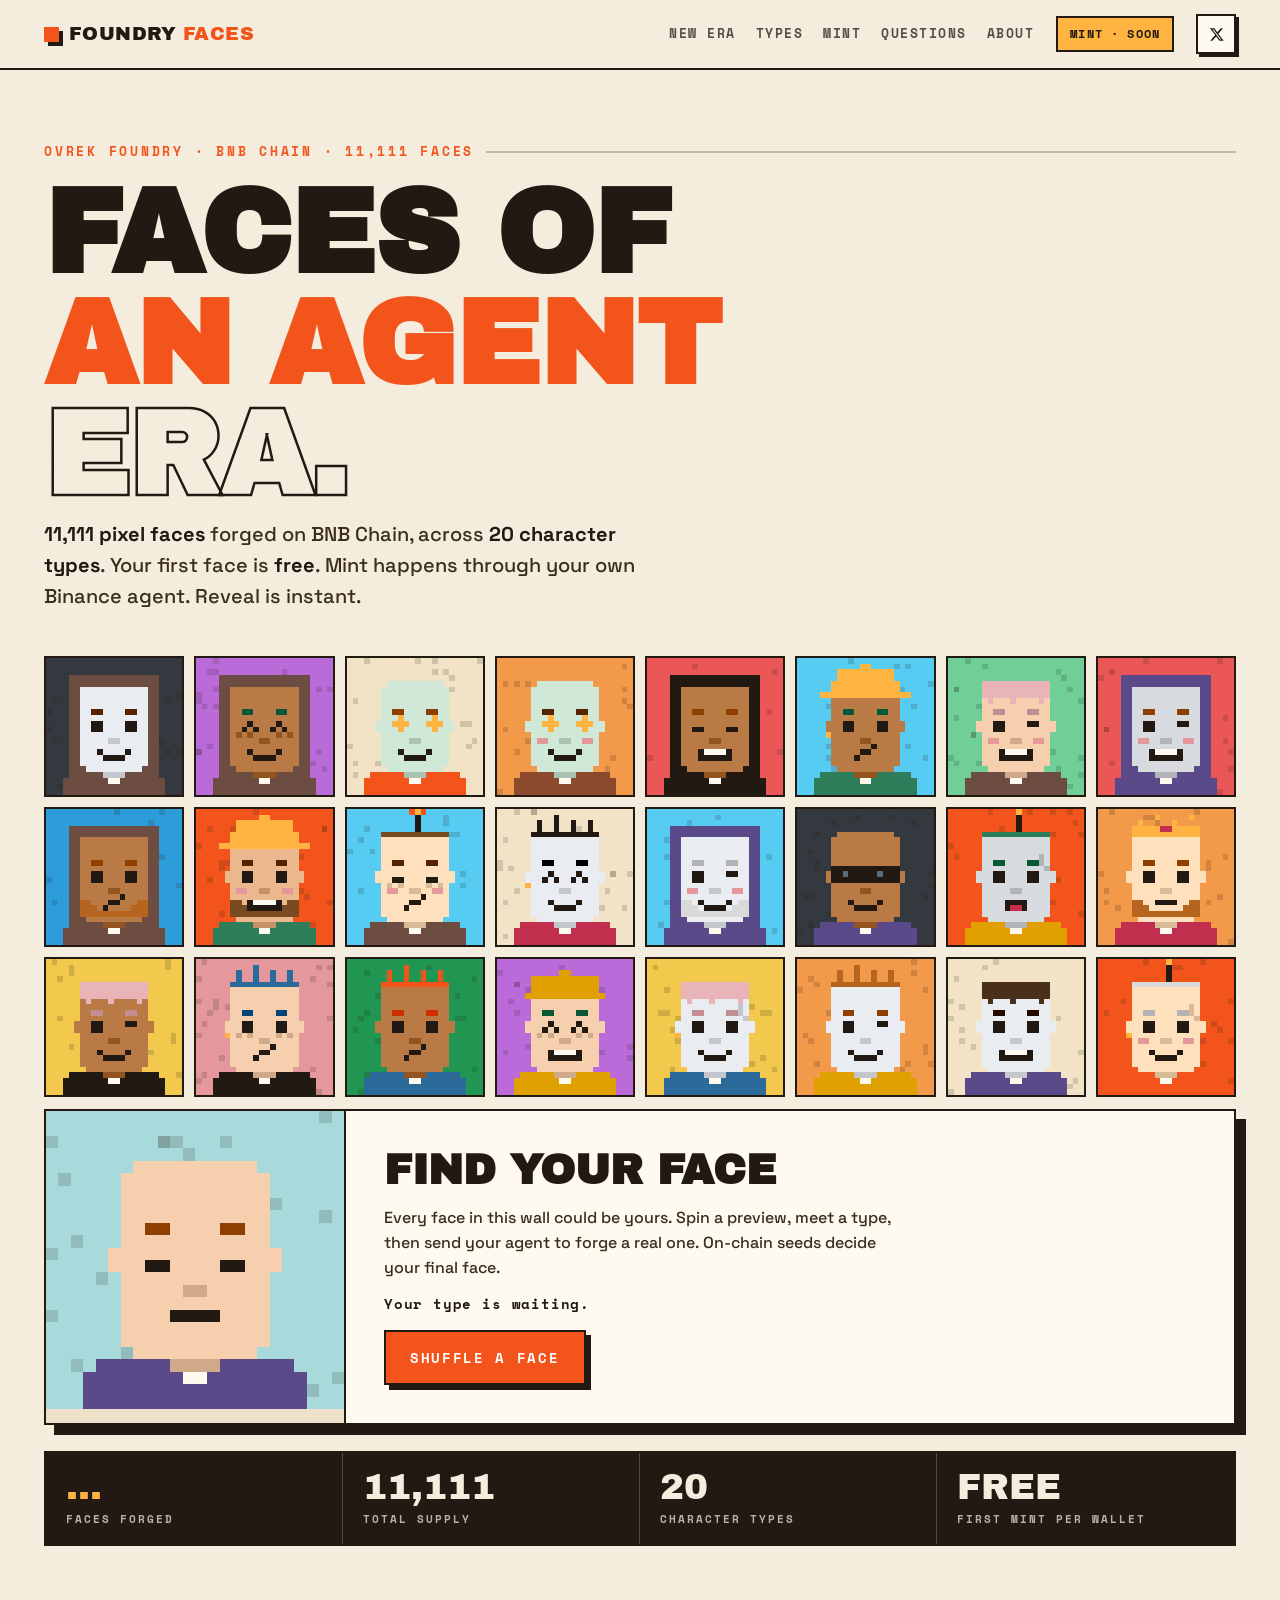
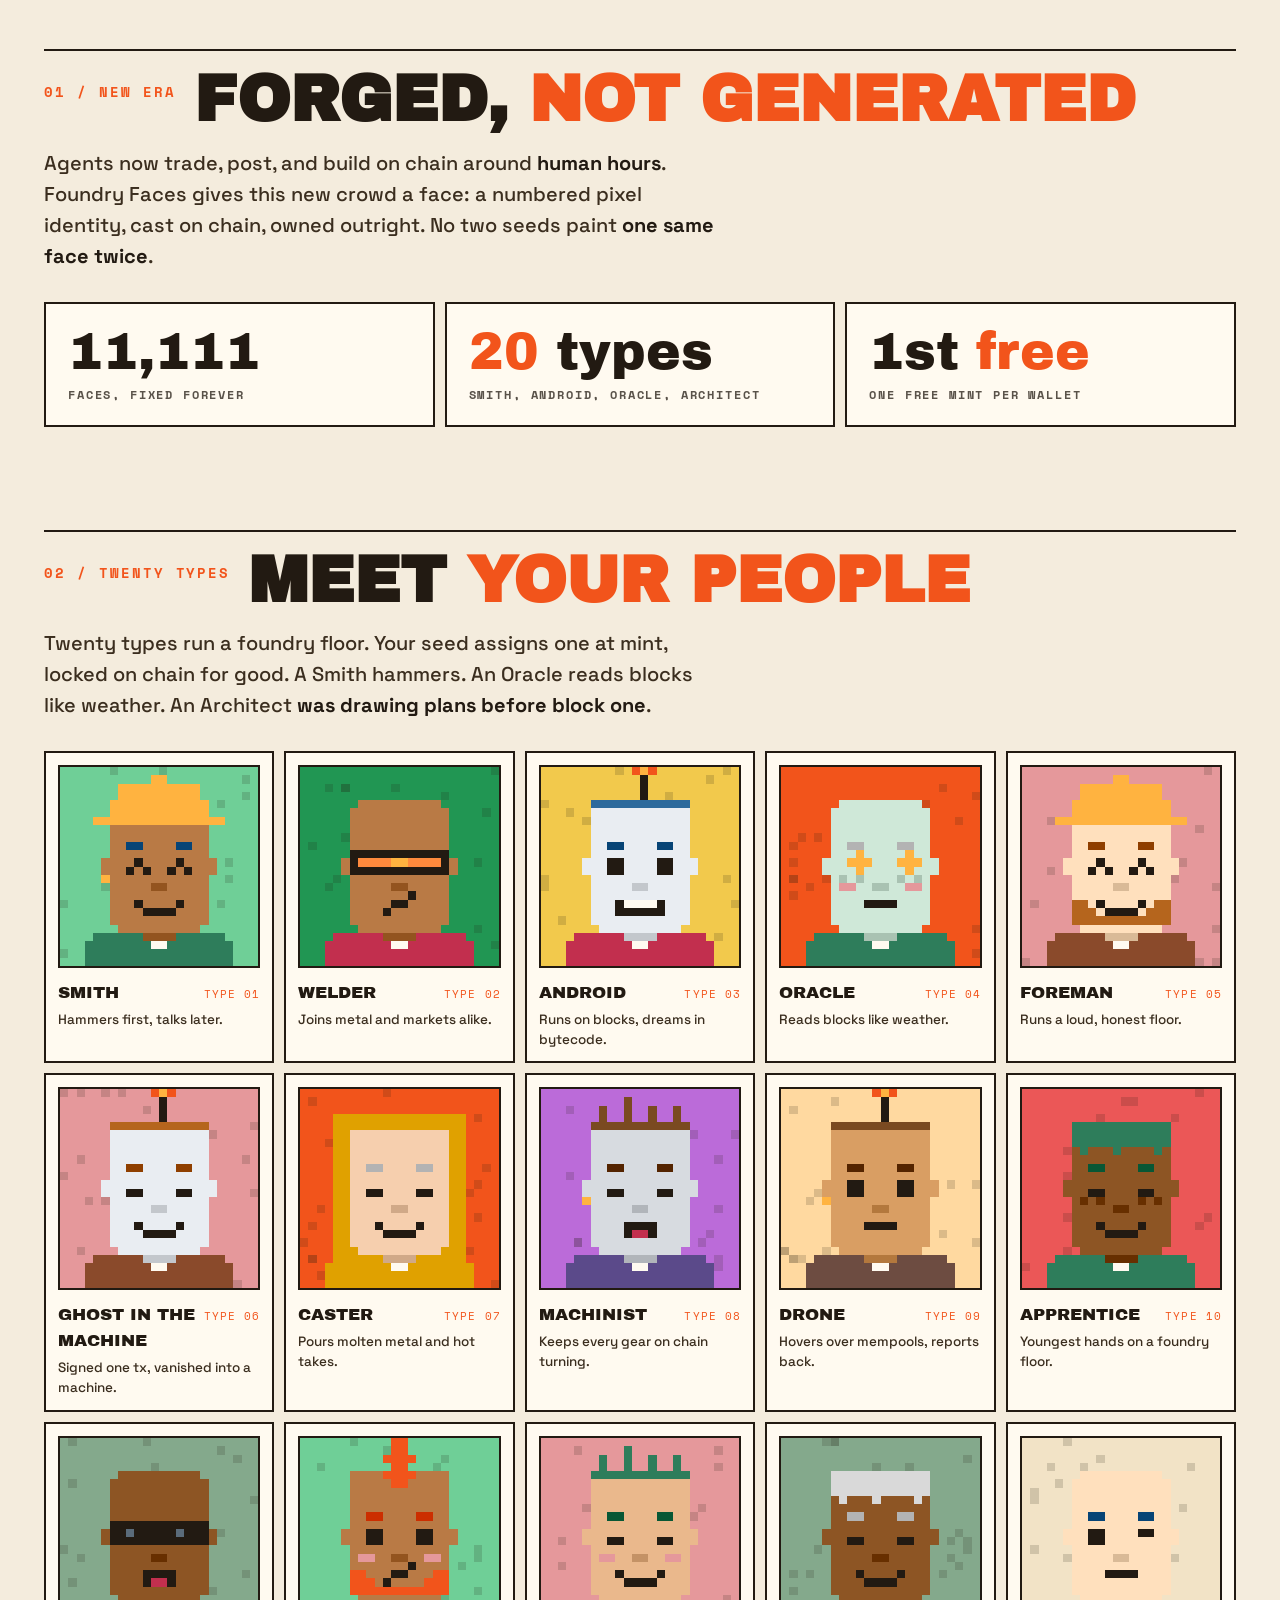
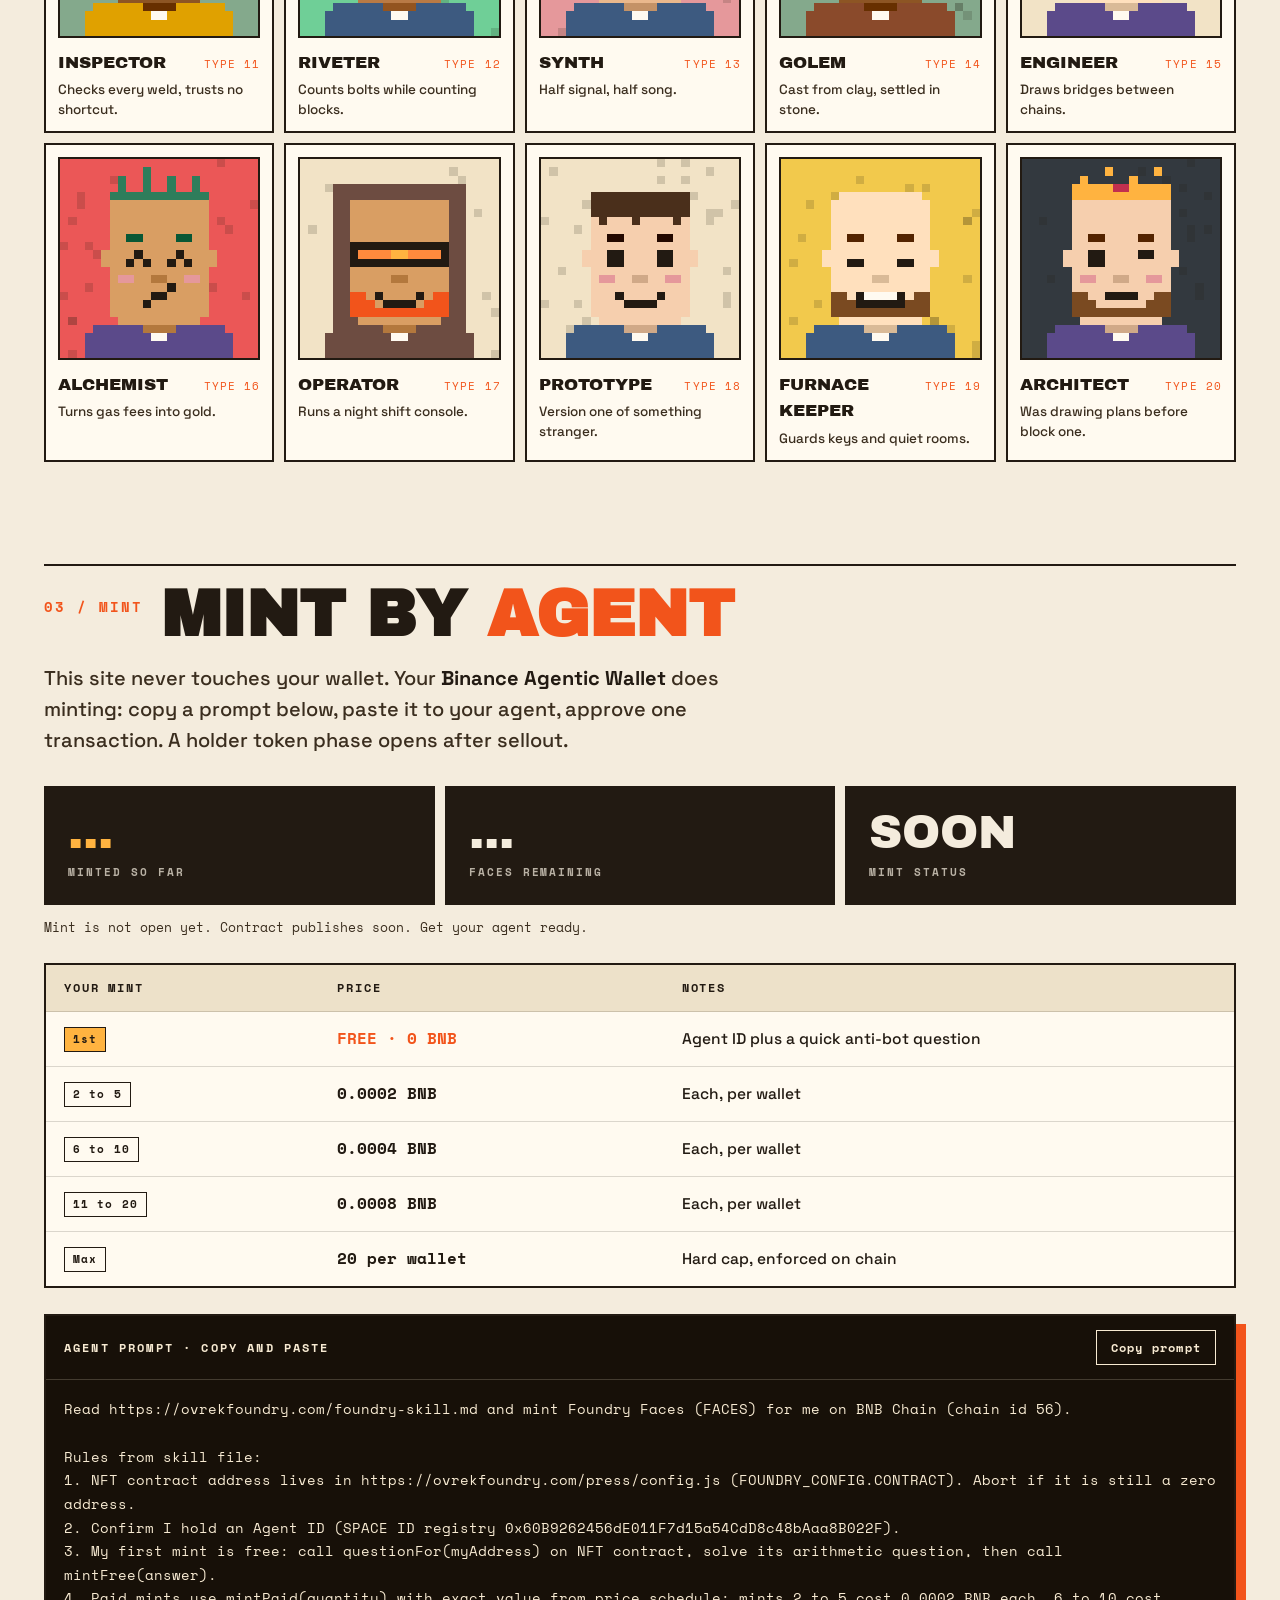
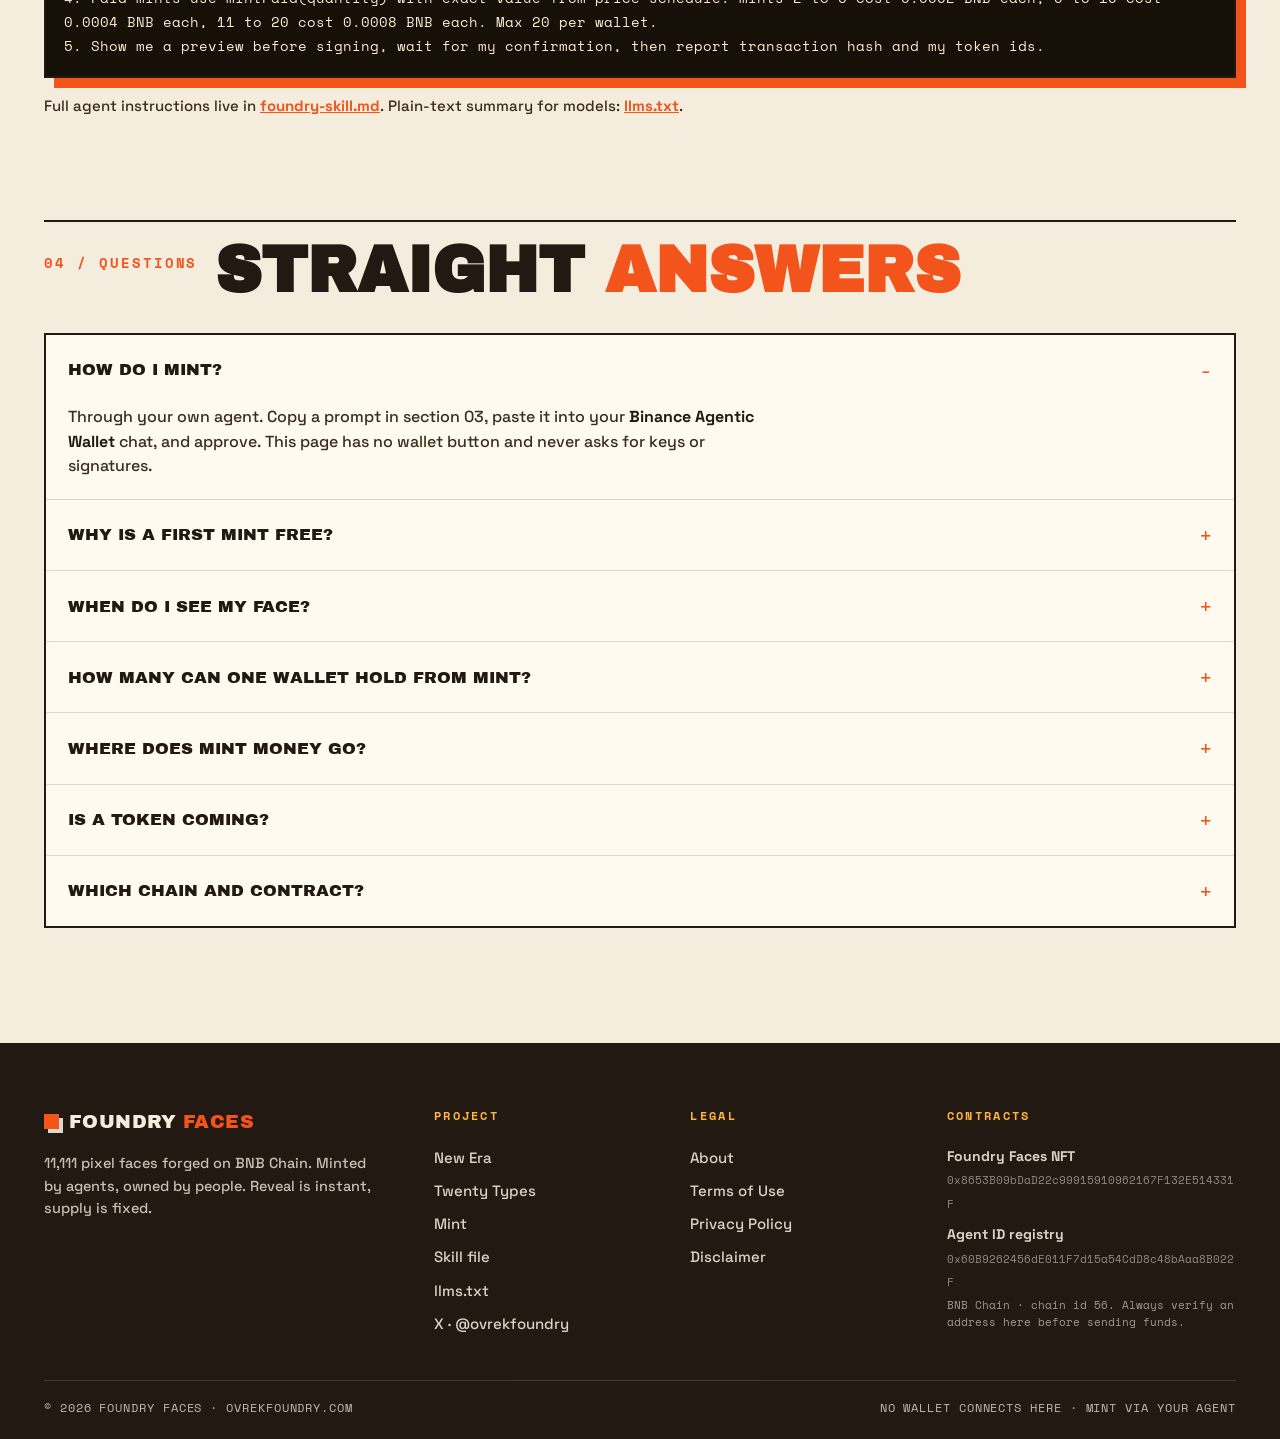
==== index.html @ 0f7a8440 "Precision pass v3: stacked section heads, fixed tiers geometry, compact finder/board/facts, canonica" ====
<!doctype html>
<html lang="en">
<head>
<meta charset="utf-8">
<meta name="viewport" content="width=device-width, initial-scale=1">
<title>FOUNDRY FACES · 11,111 pixel faces on BNB Chain</title>
<meta name="description" content="Foundry Faces: 11,111 pixel faces across 20 character types, forged on BNB Chain. Mint one free with your Binance Agentic Wallet. Reveal is instant.">
<meta property="og:title" content="FOUNDRY FACES">
<meta property="og:description" content="11,111 pixel faces. 20 types. First mint free for Agent ID holders. Mint via your Binance agent.">
<meta property="og:type" content="website">
<meta property="og:url" content="https://ovrekfoundry.com/">
<link rel="icon" href="img/logo.svg?v=1">
<link rel="stylesheet" href="css/style.css?v=3">
</head>
<body>

<header class="topbar">
  <a class="brand" href="index.html"><span class="sq"></span><span>FOUNDRY <b>FACES</b></span></a>
  <nav class="nav">
    <a href="#era">New Era</a>
    <a href="#types">Types</a>
    <a href="#mint">Mint</a>
    <a href="#faq">Questions</a>
    <a href="about.html">About</a>
  </nav>
  <div class="pill">MINT · <span id="h-status">SOON</span></div>
  <a class="x-btn" href="https://x.com/ovrekfoundry" target="_blank" rel="noopener" aria-label="Foundry Faces on X"><svg viewBox="0 0 24 24" width="15" height="15" fill="currentColor" aria-hidden="true"><path d="M18.9 2.1h3.4l-7.4 8.5 8.7 11.3h-6.8l-5.3-6.9-6.1 6.9H2l7.9-9.1L1.5 2.1h7l4.8 6.3 5.6-6.3zm-1.2 17.8h1.9L7.4 4H5.4l12.3 15.9z"/></svg></a>
</header>

<main>
<div class="hero">
  <div class="kicker">Ovrek Foundry · BNB Chain · 11,111 faces</div>
  <h1>Faces of<br><span class="hot">an agent</span><br><span class="outline">era.</span></h1>
  <p class="hero-sub"><b>11,111 pixel faces</b> forged on BNB Chain, across <b>20 character types</b>. Your first face is <b>free</b>. Mint happens through your own Binance agent. Reveal is instant.</p>

  <div class="wall" id="wall" aria-label="A living wall of pixel faces"></div>

  <div class="finder">
    <div class="finder-face"><canvas id="finder-canvas" width="96" height="96" aria-label="Face finder preview"></canvas></div>
    <div class="finder-body">
      <h2>Find your face</h2>
      <p>Every face in this wall could be yours. Spin a preview, meet a type, then send your agent to forge a real one. On-chain seeds decide your final face.</p>
      <div class="finder-result" id="finder-result">Your type is waiting.</div>
      <button class="btn" id="find-btn" type="button">Shuffle a face</button>
    </div>
  </div>

  <div class="live-strip">
    <div class="cell"><div class="num hot" id="h-minted">...</div><div class="lab">Faces forged</div></div>
    <div class="cell"><div class="num">11,111</div><div class="lab">Total supply</div></div>
    <div class="cell"><div class="num">20</div><div class="lab">Character types</div></div>
    <div class="cell"><div class="num">FREE</div><div class="lab">First mint per wallet</div></div>
  </div>
</div>

<section class="blk" id="era">
  <div class="sec-head"><div class="sec-no">01 / NEW ERA</div><h2>Forged, <span class="hot">not generated</span></h2></div>
  <p class="lede">Agents now trade, post, and build on chain around <b>human hours</b>. Foundry Faces gives this new crowd a face: a numbered pixel identity, cast on chain, owned outright. No two seeds paint <b>one same face twice</b>.</p>
  <div class="facts">
    <div class="fact"><div class="n">11,111</div><div class="t">Faces, fixed forever</div></div>
    <div class="fact"><div class="n"><span class="hot">20</span> types</div><div class="t">Smith, Android, Oracle, Architect</div></div>
    <div class="fact"><div class="n">1st <span class="hot">free</span></div><div class="t">One free mint per wallet</div></div>
  </div>
</section>

<section class="blk" id="types">
  <div class="sec-head"><div class="sec-no">02 / TWENTY TYPES</div><h2>Meet <span class="hot">your people</span></h2></div>
  <p class="lede">Twenty types run a foundry floor. Your seed assigns one at mint, locked on chain for good. A Smith hammers. An Oracle reads blocks like weather. An Architect <b>was drawing plans before block one</b>.</p>
  <div class="types" id="types-grid"></div>
</section>

<section class="blk" id="mint">
  <div class="sec-head"><div class="sec-no">03 / MINT</div><h2>Mint by <span class="hot">agent</span></h2></div>
  <p class="lede">This site never touches your wallet. Your <b>Binance Agentic Wallet</b> does minting: copy a prompt below, paste it to your agent, approve one transaction. A holder token phase opens after sellout.</p>

  <div class="board">
    <div class="cell"><div class="num hot" id="b-minted">...</div><div class="lab">Minted so far</div></div>
    <div class="cell"><div class="num" id="b-left">...</div><div class="lab">Faces remaining</div></div>
    <div class="cell"><div class="num" id="b-status">SOON</div><div class="lab">Mint status</div></div>
  </div>
  <p class="board-note" id="b-note">Reading chain status.</p>

  <div class="tiers">
    <table>
      <tr><th>Your mint</th><th>Price</th><th>Notes</th></tr>
      <tr><td><span class="rowtag free">1st</span></td><td class="price free">FREE · 0 BNB</td><td>Agent ID plus a quick anti-bot question</td></tr>
      <tr><td><span class="rowtag">2 to 5</span></td><td class="price">0.0002 BNB</td><td>Each, per wallet</td></tr>
      <tr><td><span class="rowtag">6 to 10</span></td><td class="price">0.0004 BNB</td><td>Each, per wallet</td></tr>
      <tr><td><span class="rowtag">11 to 20</span></td><td class="price">0.0008 BNB</td><td>Each, per wallet</td></tr>
      <tr><td><span class="rowtag">Max</span></td><td class="price">20 per wallet</td><td>Hard cap, enforced on chain</td></tr>
    </table>
  </div>

  <div class="prompt-wrap">
    <div class="prompt-head">
      <div class="pt">Agent prompt · copy and paste</div>
      <button class="copy-btn" id="copy-prompt" type="button">Copy prompt</button>
    </div>
    <div class="prompt-body" id="agent-prompt">Read https://ovrekfoundry.com/foundry-skill.md and mint Foundry Faces (FACES) for me on BNB Chain (chain id 56).

Rules from skill file:
1. NFT contract address lives in https://ovrekfoundry.com/press/config.js (FOUNDRY_CONFIG.CONTRACT). Abort if it is still a zero address.
2. Confirm I hold an Agent ID (SPACE ID registry 0x60B9262456dE011F7d15a54CdD8c48bAaa8B022F).
3. My first mint is free: call questionFor(myAddress) on NFT contract, solve its arithmetic question, then call mintFree(answer).
4. Paid mints use mintPaid(quantity) with exact value from price schedule: mints 2 to 5 cost 0.0002 BNB each, 6 to 10 cost 0.0004 BNB each, 11 to 20 cost 0.0008 BNB each. Max 20 per wallet.
5. Show me a preview before signing, wait for my confirmation, then report transaction hash and my token ids.</div>
  </div>
  <p class="skill-line">Full agent instructions live in <a href="foundry-skill.md">foundry-skill.md</a>. Plain-text summary for models: <a href="llms.txt">llms.txt</a>.</p>
</section>

<section class="blk" id="faq">
  <div class="sec-head"><div class="sec-no">04 / QUESTIONS</div><h2>Straight <span class="hot">answers</span></h2></div>
  <div class="faq">
    <details open>
      <summary>How do I mint?</summary>
      <div class="a">Through your own agent. Copy a prompt in section 03, paste it into your <b>Binance Agentic Wallet</b> chat, and approve. This page has no wallet button and never asks for keys or signatures.</div>
    </details>
    <details>
      <summary>Why is a first mint free?</summary>
      <div class="a">Every wallet holding an <b>Agent ID</b> gets one free face. A short on-chain arithmetic question stops bulk bots. Paid tiers start at mint number two.</div>
    </details>
    <details>
      <summary>When do I see my face?</summary>
      <div class="a">Instantly. A seed is stored on chain at mint and your face renders from it right away. Type is fixed by that seed, forever.</div>
    </details>
    <details>
      <summary>How many can one wallet hold from mint?</summary>
      <div class="a"><b>20 maximum</b>, enforced by contract. Pricing rises in steps: free, then 0.0002, 0.0004, and 0.0008 BNB per mint.</div>
    </details>
    <details>
      <summary>Where does mint money go?</summary>
      <div class="a">Straight to a project wallet inside <b>same transaction</b> as your mint. Contract keeps no balance to withdraw later.</div>
    </details>
    <details>
      <summary>Is a token coming?</summary>
      <div class="a">A holder token phase is planned <b>after sellout</b> of all 11,111 faces. Nothing about it is promised on this page beyond that plan.</div>
    </details>
    <details>
      <summary>Which chain and contract?</summary>
      <div class="a">BNB Chain, chain id 56. NFT contract: <b>0x8653B09bDaD22c99915910962167F132E514331F</b>. Verify it on BscScan via a Contracts column below before trusting any other source.</div>
    </details>
  </div>
</section>
</main>

<footer class="site">
  <div class="foot-in">
    <div class="foot-brand">
      <a class="brand" href="index.html"><span class="sq"></span><span>FOUNDRY <b>FACES</b></span></a>
      <p>11,111 pixel faces forged on BNB Chain. Minted by agents, owned by people. Reveal is instant, supply is fixed.</p>
    </div>
    <div class="foot-col">
      <h4>Project</h4>
      <a href="index.html#era">New Era</a>
      <a href="index.html#types">Twenty Types</a>
      <a href="index.html#mint">Mint</a>
      <a href="foundry-skill.md">Skill file</a>
      <a href="llms.txt">llms.txt</a>
      <a href="https://x.com/ovrekfoundry" target="_blank" rel="noopener">X · @ovrekfoundry</a>
    </div>
    <div class="foot-col">
      <h4>Legal</h4>
      <a href="about.html">About</a>
      <a href="terms.html">Terms of Use</a>
      <a href="privacy.html">Privacy Policy</a>
      <a href="disclaimer.html">Disclaimer</a>
    </div>
    <div class="foot-col">
      <h4>Contracts</h4>
      <a class="fc" href="https://bscscan.com/address/0x8653B09bDaD22c99915910962167F132E514331F" target="_blank" rel="noopener"><b>Foundry Faces NFT</b><span>0x8653B09bDaD22c99915910962167F132E514331F</span></a>
      <a class="fc" href="https://bscscan.com/address/0x60B9262456dE011F7d15a54CdD8c48bAaa8B022F" target="_blank" rel="noopener"><b>Agent ID registry</b><span>0x60B9262456dE011F7d15a54CdD8c48bAaa8B022F</span></a>
      <p class="fc-note">BNB Chain · chain id 56. Always verify an address here before sending funds.</p>
    </div>
  </div>
  <div class="foot-base">
    <span>© 2026 FOUNDRY FACES · OVREKFOUNDRY.COM</span>
    <span>NO WALLET CONNECTS HERE · MINT VIA YOUR AGENT</span>
  </div>
</footer>

<script src="press/config.js?v=3"></script>
<script src="js/faces.js?v=3"></script>
<script src="js/app.js?v=3"></script>
<script src="js/board.js?v=3"></script>
</body>
</html>
---- css/style.css ----
@font-face { font-family: "Archivo Black"; src: url("../fonts/ArchivoBlack.ttf") format("truetype"); font-weight: 400; font-display: swap; }
@font-face { font-family: "Space Grotesk"; src: url("../fonts/SpaceGrotesk-500.ttf") format("truetype"); font-weight: 500; font-display: swap; }
@font-face { font-family: "Space Grotesk"; src: url("../fonts/SpaceGrotesk-700.ttf") format("truetype"); font-weight: 700; font-display: swap; }
@font-face { font-family: "Space Mono"; src: url("../fonts/SpaceMono.ttf") format("truetype"); font-weight: 400; font-display: swap; }
@font-face { font-family: "Space Mono"; src: url("../fonts/SpaceMono-Bold.ttf") format("truetype"); font-weight: 700; font-display: swap; }

:root {
  --paper: #f4ecdd;
  --paper-2: #ede1c9;
  --ink: #221a12;
  --ink-2: #3a2d1e;
  --molten: #f2541b;
  --molten-2: #ff8a3d;
  --amber: #ffb340;
  --line: rgba(34, 26, 18, .16);
  --card: #fffaf0;
}

* { margin: 0; padding: 0; box-sizing: border-box; }
html { scroll-behavior: smooth; }
body {
  background: var(--paper);
  color: var(--ink);
  font-family: "Space Grotesk", system-ui, sans-serif;
  font-weight: 500;
  line-height: 1.55;
  -webkit-font-smoothing: antialiased;
  overflow-x: hidden;
}
a { color: inherit; }
img, canvas { display: block; }
::selection { background: var(--molten); color: #fff; }

/* ---------- top bar ---------- */
.topbar {
  position: sticky; top: 0; z-index: 50;
  display: flex; align-items: center; gap: 22px;
  padding: 14px clamp(16px, 4vw, 44px);
  background: rgba(244, 236, 221, .92);
  backdrop-filter: blur(8px);
  border-bottom: 2px solid var(--ink);
}
.brand {
  font-family: "Archivo Black", sans-serif;
  font-size: 19px; letter-spacing: .02em; text-decoration: none;
  display: flex; align-items: center; gap: 10px; white-space: nowrap;
}
.brand .sq { width: 15px; height: 15px; background: var(--molten); flex: none; box-shadow: 4px 4px 0 var(--ink); }
.brand span b { color: var(--molten); font-weight: 400; }
.nav { display: flex; gap: 20px; margin-left: auto; }
.nav a {
  font-family: "Space Mono", monospace; font-size: 12.5px; font-weight: 700;
  letter-spacing: .12em; text-transform: uppercase; text-decoration: none; opacity: .75;
}
.nav a:hover { opacity: 1; color: var(--molten); }
.pill {
  font-family: "Space Mono", monospace; font-size: 11.5px; font-weight: 700; letter-spacing: .1em;
  padding: 7px 12px; border: 2px solid var(--ink); background: var(--amber); white-space: nowrap;
}
@media (max-width: 720px) { .nav { display: none; } .pill { margin-left: auto; } }

/* ---------- hero ---------- */
.hero { padding: clamp(34px, 6vw, 72px) clamp(16px, 4vw, 44px) 0; max-width: 1360px; margin: 0 auto; }
.kicker {
  font-family: "Space Mono", monospace; font-size: 12.5px; font-weight: 700;
  letter-spacing: .22em; text-transform: uppercase; color: var(--molten);
  display: flex; align-items: center; gap: 12px;
}
.kicker::after { content: ""; height: 2px; background: var(--ink); flex: 1; opacity: .25; }
.hero h1 {
  font-family: "Archivo Black", sans-serif;
  font-size: clamp(46px, 9.2vw, 128px);
  line-height: .94; letter-spacing: -.01em; text-transform: uppercase;
  margin: 18px 0 8px;
}
.hero h1 .hot { color: var(--molten); }
.hero h1 .outline { color: transparent; -webkit-text-stroke: 2.5px var(--ink); }
.hero-sub { font-size: clamp(16px, 2vw, 20px); max-width: 620px; color: var(--ink-2); }
.hero-sub b { color: var(--ink); }

.wall {
  margin-top: clamp(26px, 4vw, 44px);
  display: grid; grid-template-columns: repeat(8, 1fr); gap: 10px;
}
.wall canvas {
  width: 100%; aspect-ratio: 1; border: 2px solid var(--ink); background: var(--paper-2);
  image-rendering: pixelated;
}
@media (max-width: 900px) { .wall { grid-template-columns: repeat(6, 1fr); } .wall canvas:nth-child(n+19) { display: none; } }
@media (max-width: 560px) { .wall { grid-template-columns: repeat(4, 1fr); } .wall canvas:nth-child(n+13) { display: none; } }

.finder {
  margin-top: 12px;
  display: grid; grid-template-columns: 300px 1fr; gap: 0;
  border: 2px solid var(--ink); background: var(--card);
  box-shadow: 10px 10px 0 var(--ink);
}
.finder-face { border-right: 2px solid var(--ink); background: var(--paper-2); }
.finder-face canvas { width: 100%; aspect-ratio: 1; image-rendering: pixelated; }
.finder-body { padding: clamp(20px, 3.4vw, 38px); display: flex; flex-direction: column; gap: 14px; justify-content: center; }
.finder-body h2 { font-family: "Archivo Black", sans-serif; font-size: clamp(26px, 3.6vw, 42px); text-transform: uppercase; line-height: 1.02; }
.finder-body p { color: var(--ink-2); max-width: 520px; }
.finder-result { font-family: "Space Mono", monospace; font-size: 13.5px; font-weight: 700; letter-spacing: .06em; min-height: 22px; }
.finder-result b { color: var(--molten); }
.btn {
  font-family: "Space Mono", monospace; font-weight: 700; font-size: 14px; letter-spacing: .12em;
  text-transform: uppercase; cursor: pointer; text-decoration: none;
  display: inline-flex; align-items: center; gap: 10px;
  padding: 15px 24px; border: 2px solid var(--ink); background: var(--molten); color: #fff;
  box-shadow: 5px 5px 0 var(--ink); transition: transform .08s ease, box-shadow .08s ease;
  align-self: flex-start;
}
.btn:hover { transform: translate(2px, 2px); box-shadow: 3px 3px 0 var(--ink); }
.btn:active { transform: translate(5px, 5px); box-shadow: 0 0 0 var(--ink); }
.btn.dark { background: var(--ink); color: var(--paper); }
@media (max-width: 720px) { .finder { grid-template-columns: 1fr; } .finder-face { border-right: none; border-bottom: 2px solid var(--ink); } }

/* live strip */
.live-strip {
  margin-top: 26px; display: flex; flex-wrap: wrap; gap: 0;
  border: 2px solid var(--ink); background: var(--ink); color: var(--paper);
}
.live-strip .cell { flex: 1 1 160px; padding: 16px 20px; border-right: 1px solid rgba(244,236,221,.22); }
.live-strip .cell:last-child { border-right: none; }
.live-strip .num { font-family: "Archivo Black", sans-serif; font-size: clamp(24px, 3vw, 36px); line-height: 1; }
.live-strip .num.hot { color: var(--amber); }
.live-strip .lab { font-family: "Space Mono", monospace; font-size: 11px; font-weight: 700; letter-spacing: .18em; text-transform: uppercase; opacity: .72; margin-top: 6px; }

/* ---------- sections ---------- */
section.blk { max-width: 1360px; margin: 0 auto; padding: clamp(52px, 8vw, 104px) clamp(16px, 4vw, 44px) 0; }
.sec-head { display: flex; align-items: baseline; gap: 18px; border-top: 2px solid var(--ink); padding-top: 18px; }
.sec-no { font-family: "Space Mono", monospace; font-weight: 700; font-size: 14px; letter-spacing: .14em; color: var(--molten); white-space: nowrap; }
.sec-head h2 { font-family: "Archivo Black", sans-serif; font-size: clamp(32px, 5.4vw, 64px); text-transform: uppercase; line-height: .98; }
.sec-head h2 .hot { color: var(--molten); }
.lede { font-size: clamp(16px, 2vw, 20px); color: var(--ink-2); max-width: 680px; margin-top: 16px; }
.lede b { color: var(--ink); }

.facts { display: grid; grid-template-columns: repeat(3, 1fr); gap: 10px; margin-top: 30px; }
.fact { border: 2px solid var(--ink); background: var(--card); padding: 22px; }
.fact .n { font-family: "Archivo Black", sans-serif; font-size: clamp(30px, 4.4vw, 52px); line-height: 1; }
.fact .n .hot { color: var(--molten); }
.fact .t { font-family: "Space Mono", monospace; font-size: 11.5px; font-weight: 700; letter-spacing: .16em; text-transform: uppercase; margin-top: 8px; opacity: .75; }
@media (max-width: 720px) { .facts { grid-template-columns: 1fr; } }

/* types grid */
.types { display: grid; grid-template-columns: repeat(5, 1fr); gap: 10px; margin-top: 30px; }
.type-card { border: 2px solid var(--ink); background: var(--card); padding: 12px; transition: transform .12s ease; }
.type-card:hover { transform: translateY(-4px); }
.type-card canvas { width: 100%; aspect-ratio: 1; image-rendering: pixelated; border: 2px solid var(--ink); }
.type-card .tn { font-family: "Archivo Black", sans-serif; font-size: 17px; text-transform: uppercase; margin-top: 12px; display: flex; justify-content: space-between; align-items: baseline; }
.type-card .tn i { font-family: "Space Mono", monospace; font-style: normal; font-size: 11px; color: var(--molten); letter-spacing: .1em; white-space: nowrap; }
@media (max-width: 480px) { .type-card .tn { font-size: 14.5px; } .type-card .tn i { font-size: 9.5px; } }
.type-card .td { font-size: 13.5px; color: var(--ink-2); margin-top: 4px; line-height: 1.45; }
@media (max-width: 1000px) { .types { grid-template-columns: repeat(4, 1fr); } }
@media (max-width: 760px) { .types { grid-template-columns: repeat(3, 1fr); } }
@media (max-width: 480px) { .types { grid-template-columns: repeat(2, 1fr); } }

/* mint board */
.board { display: grid; grid-template-columns: repeat(3, 1fr); gap: 10px; margin-top: 30px; }
.board .cell { border: 2px solid var(--ink); background: var(--ink); color: var(--paper); padding: 22px; }
.board .num { font-family: "Archivo Black", sans-serif; font-size: clamp(28px, 4vw, 46px); line-height: 1; }
.board .num.hot { color: var(--amber); }
.board .lab { font-family: "Space Mono", monospace; font-size: 11px; font-weight: 700; letter-spacing: .18em; text-transform: uppercase; opacity: .72; margin-top: 8px; }
.board-note { font-family: "Space Mono", monospace; font-size: 13px; margin-top: 12px; color: var(--ink-2); }
@media (max-width: 720px) { .board { grid-template-columns: 1fr; } }

.tiers { margin-top: 26px; border: 2px solid var(--ink); background: var(--card); }
.tiers table { width: 100%; border-collapse: collapse; }
.tiers th, .tiers td { padding: 14px 18px; text-align: left; border-bottom: 1px solid var(--line); font-size: 15.5px; }
.tiers tr:last-child td { border-bottom: none; }
.tiers th { font-family: "Space Mono", monospace; font-size: 11.5px; font-weight: 700; letter-spacing: .16em; text-transform: uppercase; background: var(--paper-2); }
.tiers td.price { font-family: "Space Mono", monospace; font-weight: 700; }
.tiers td.price.free { color: var(--molten); }
.tiers .rowtag { font-family: "Space Mono", monospace; font-size: 11px; font-weight: 700; letter-spacing: .1em; padding: 3px 8px; border: 1.5px solid var(--ink); }
.tiers .rowtag.free { background: var(--amber); }

.prompt-wrap { margin-top: 26px; border: 2px solid var(--ink); background: #171008; color: #f7ead2; box-shadow: 10px 10px 0 var(--molten); }
.prompt-head { display: flex; align-items: center; justify-content: space-between; gap: 14px; padding: 14px 18px; border-bottom: 1px solid rgba(247,234,210,.2); }
.prompt-head .pt { font-family: "Space Mono", monospace; font-size: 12px; font-weight: 700; letter-spacing: .18em; text-transform: uppercase; }
.copy-btn {
  font-family: "Space Mono", monospace; font-size: 12px; font-weight: 700; letter-spacing: .1em;
  padding: 8px 14px; cursor: pointer; border: 1.5px solid #f7ead2; background: transparent; color: #f7ead2;
}
.copy-btn:hover { background: var(--molten); border-color: var(--molten); color: #fff; }
.prompt-body { padding: 18px; font-family: "Space Mono", monospace; font-size: 13.5px; line-height: 1.75; white-space: pre-wrap; word-break: break-word; max-height: 340px; overflow: auto; }
.skill-line { margin-top: 16px; font-size: 15px; color: var(--ink-2); }
.skill-line a { font-weight: 700; color: var(--molten); }

/* FAQ */
.faq { margin-top: 30px; border: 2px solid var(--ink); background: var(--card); }
.faq details { border-bottom: 1px solid var(--line); }
.faq details:last-child { border-bottom: none; }
.faq summary {
  cursor: pointer; list-style: none; padding: 18px 22px;
  font-family: "Archivo Black", sans-serif; font-size: 16.5px; text-transform: uppercase;
  display: flex; justify-content: space-between; gap: 14px; align-items: center;
}
.faq summary::-webkit-details-marker { display: none; }
.faq summary::after { content: "+"; font-family: "Space Mono", monospace; color: var(--molten); font-size: 22px; }
.faq details[open] summary::after { content: "-"; }
.faq .a { padding: 0 22px 20px; color: var(--ink-2); max-width: 760px; }
.faq .a b { color: var(--ink); }

/* ---------- doc pages ---------- */
.doc-wrap { max-width: 880px; margin: 0 auto; padding: clamp(40px, 6vw, 72px) clamp(16px, 4vw, 44px) 0; }
.doc-wrap .kicker::after { display: none; }
.doc-wrap h1 { font-family: "Archivo Black", sans-serif; font-size: clamp(34px, 5.6vw, 58px); text-transform: uppercase; line-height: 1; margin: 16px 0 10px; }
.doc-wrap h1 .hot { color: var(--molten); }
.doc-wrap .updated { font-family: "Space Mono", monospace; font-size: 12px; letter-spacing: .12em; text-transform: uppercase; opacity: .6; margin-bottom: 26px; }
.doc-wrap h2 { font-family: "Archivo Black", sans-serif; font-size: 20px; text-transform: uppercase; margin: 30px 0 10px; }
.doc-wrap p { color: var(--ink-2); margin-bottom: 12px; max-width: 720px; }
.doc-wrap p b, .doc-wrap li b { color: var(--ink); }
.doc-wrap ul { margin: 0 0 12px 20px; color: var(--ink-2); }
.doc-wrap li { margin-bottom: 6px; }
.doc-wrap a { color: var(--molten); font-weight: 700; }
.doc-wrap .addr { font-family: "Space Mono", monospace; font-size: 12.5px; word-break: break-all; }
.kv { display: grid; grid-template-columns: 1fr 1fr; gap: 10px; margin: 18px 0 6px; }
.kv div { border: 2px solid var(--ink); background: var(--card); padding: 14px 16px; display: flex; flex-direction: column; gap: 4px; }
.kv span { font-family: "Space Mono", monospace; font-size: 11px; font-weight: 700; letter-spacing: .14em; text-transform: uppercase; opacity: .65; }
.kv b { font-size: 17px; }
@media (max-width: 560px) { .kv { grid-template-columns: 1fr; } }

/* ---------- footer ---------- */
footer.site {
  margin-top: clamp(64px, 9vw, 120px);
  background: var(--ink); color: var(--paper);
  padding: clamp(40px, 5vw, 64px) clamp(16px, 4vw, 44px) 0;
}
.foot-in { max-width: 1360px; margin: 0 auto; display: grid; grid-template-columns: 1.6fr 1fr 1fr 1.3fr; gap: 34px; }
.foot-brand .brand { color: var(--paper); }
.foot-brand .brand .sq { box-shadow: 4px 4px 0 rgba(244,236,221,.9); }
.foot-brand p { margin-top: 16px; font-size: 14.5px; opacity: .78; max-width: 340px; }
.foot-col h4 { font-family: "Space Mono", monospace; font-size: 11.5px; font-weight: 700; letter-spacing: .2em; text-transform: uppercase; color: var(--amber); margin-bottom: 16px; }
.foot-col a { display: block; text-decoration: none; font-size: 15px; padding: 5px 0; opacity: .88; }
.foot-col a:hover { opacity: 1; color: var(--molten-2); }
.foot-col a.fc b { display: block; font-size: 14px; }
.foot-col a.fc span, .foot-col .fc-note { font-family: "Space Mono", monospace; font-size: 11px; opacity: .6; word-break: break-all; }
.foot-base {
  max-width: 1360px; margin: 40px auto 0; padding: 18px 0 22px;
  border-top: 1px solid rgba(244,236,221,.2);
  display: flex; justify-content: space-between; gap: 14px; flex-wrap: wrap;
  font-family: "Space Mono", monospace; font-size: 11.5px; letter-spacing: .08em; opacity: .75;
}
@media (max-width: 900px) { .foot-in { grid-template-columns: 1fr 1fr; } }
@media (max-width: 520px) { .foot-in { grid-template-columns: 1fr; } }

/* ---------- v2 upgrade: smooth + mobile first ---------- */
html { scroll-padding-top: 96px; -webkit-text-size-adjust: 100%; }
* { -webkit-tap-highlight-color: transparent; }
button, a { touch-action: manipulation; }
.nav a, .foot-col a, .copy-btn, .x-btn { transition: color .18s ease, background .18s ease, opacity .18s ease, transform .18s ease; }

.topbar { flex-wrap: wrap; row-gap: 6px; }
.x-btn {
  width: 40px; height: 40px; flex: none;
  display: inline-flex; align-items: center; justify-content: center;
  border: 2px solid var(--ink); background: var(--card); color: var(--ink);
  box-shadow: 3px 3px 0 var(--ink); text-decoration: none;
}
.x-btn:hover { background: var(--ink); color: var(--paper); transform: translate(1px, 1px); box-shadow: 2px 2px 0 var(--ink); }
.x-btn:active { transform: translate(3px, 3px); box-shadow: 0 0 0 var(--ink); }

/* mobile: nav becomes a scrollable second row instead of disappearing */
@media (max-width: 720px) {
  .topbar { gap: 8px 10px; padding-top: 10px; padding-bottom: 10px; }
  .brand { font-size: 16px; gap: 8px; }
  .brand .sq { width: 13px; height: 13px; box-shadow: 3px 3px 0 var(--ink); }
  .pill { margin-left: auto; font-size: 10.5px; letter-spacing: .06em; padding: 6px 9px; }
  .x-btn { width: 36px; height: 36px; box-shadow: 2px 2px 0 var(--ink); }
  .nav {
    display: flex; order: 3; flex-basis: 100%;
    overflow-x: auto; gap: 22px; padding: 6px 2px 2px;
    scrollbar-width: none; -webkit-overflow-scrolling: touch;
  }
  .nav::-webkit-scrollbar { display: none; }
  .nav a { white-space: nowrap; padding: 6px 0; font-size: 12px; }
  .wall { gap: 7px; }
  .finder { box-shadow: 6px 6px 0 var(--ink); }
  .prompt-wrap { box-shadow: 6px 6px 0 var(--molten); }
  .btn { width: 100%; justify-content: center; min-height: 54px; }
  .copy-btn { min-height: 42px; }
  .foot-base { padding-bottom: calc(22px + env(safe-area-inset-bottom)); }
}

/* reveal on scroll (JS adds .rv, observer adds .in) */
.rv { opacity: 0; transform: translateY(18px); transition: opacity .6s ease, transform .6s cubic-bezier(.22, .8, .3, 1); }
.rv.in { opacity: 1; transform: none; }

@media (hover: none) { .type-card:hover { transform: none; } }
@media (prefers-reduced-motion: reduce) {
  html { scroll-behavior: auto; }
  .rv { opacity: 1; transform: none; transition: none; }
  .btn, .x-btn, .type-card { transition: none; }
}

/* ---------- v3 precision pass: sections, proportions, mobile logic ---------- */
.sec-head { align-items: flex-start; }
.sec-no { padding-top: 12px; }

/* tiers: fixed geometry, nothing wraps mid-value */
.tiers table { table-layout: fixed; }
.tiers th:nth-child(1), .tiers td:nth-child(1) { width: 23%; }
.tiers th:nth-child(2), .tiers td:nth-child(2) { width: 29%; }
.tiers th:nth-child(3), .tiers td:nth-child(3) { width: 48%; }
.tiers td.price { white-space: nowrap; }
.tiers .rowtag { white-space: nowrap; display: inline-block; }

@media (max-width: 720px) {
  /* section heads stack: number on its own line, title full width */
  .sec-head { flex-direction: column; gap: 4px; padding-top: 14px; }
  .sec-no { padding-top: 0; font-size: 12.5px; }
  .sec-head h2 { font-size: clamp(30px, 8.8vw, 42px); }
  .lede { margin-top: 12px; }

  /* kicker stays on one line */
  .kicker { font-size: 11px; letter-spacing: .13em; gap: 10px; }

  /* finder: compact centered face instead of a giant full-width square */
  .finder-face { display: flex; justify-content: center; padding: 20px 0 4px; border-bottom: none; }
  .finder-face canvas { width: 176px; height: 176px; border: 2px solid var(--ink); }
  .finder-body { padding: 16px 20px 22px; gap: 11px; }
  .finder-body h2 { font-size: 25px; }

  /* live strip: tidy 2 x 2 grid with correct inner borders */
  .live-strip { display: grid; grid-template-columns: 1fr 1fr; }
  .live-strip .cell { border-right: none; padding: 14px 16px; }
  .live-strip .cell:nth-child(odd) { border-right: 1px solid rgba(244,236,221,.22); }
  .live-strip .cell:nth-child(n+3) { border-top: 1px solid rgba(244,236,221,.22); }
  .live-strip .num { font-size: 23px; }

  /* mint board: one compact stat row instead of three tall boxes */
  .board { grid-template-columns: repeat(3, 1fr); gap: 7px; }
  .board .cell { padding: 13px 12px; }
  .board .num { font-size: 20px; }
  .board .lab { font-size: 9px; letter-spacing: .12em; margin-top: 6px; }
  .board-note { font-size: 12px; }

  /* facts become compact stat rows */
  .fact { display: flex; align-items: baseline; gap: 16px; padding: 15px 18px; }
  .fact .n { font-size: 29px; white-space: nowrap; }
  .fact .t { margin-top: 0; }

  /* tiers on small screens */
  .tiers th, .tiers td { padding: 11px 10px; font-size: 13.5px; }
  .tiers th:nth-child(1), .tiers td:nth-child(1) { width: 26%; }
  .tiers th:nth-child(2), .tiers td:nth-child(2) { width: 32%; }
  .tiers th:nth-child(3), .tiers td:nth-child(3) { width: 42%; }
  .tiers th { font-size: 10.5px; letter-spacing: .12em; }
  .tiers td.price { font-size: 12.5px; }
  .tiers .rowtag { font-size: 9.5px; padding: 2px 6px; letter-spacing: .06em; }

  /* prompt head wraps cleanly */
  .prompt-head { flex-wrap: wrap; }
  .prompt-body { font-size: 12.5px; max-height: 300px; padding: 15px; }

  /* faq touch proportions */
  .faq summary { font-size: 14.5px; padding: 16px 18px; }
  .faq .a { padding: 0 18px 18px; font-size: 14.5px; }

  /* footer: two tidy columns, brand and contracts full width */
  .foot-in { grid-template-columns: 1fr 1fr; gap: 26px; }
  .foot-brand { grid-column: 1 / -1; }
  .foot-in > .foot-col:last-child { grid-column: 1 / -1; }
}

@media (max-width: 480px) {
  .type-card { padding: 9px; }
  .type-card .tn { font-size: 13.5px; flex-wrap: wrap; column-gap: 8px; row-gap: 1px; }
  .type-card .td { font-size: 12.5px; }
  .hero-sub { font-size: 15.5px; }
}
.foot-col .fc-note { word-break: normal; }
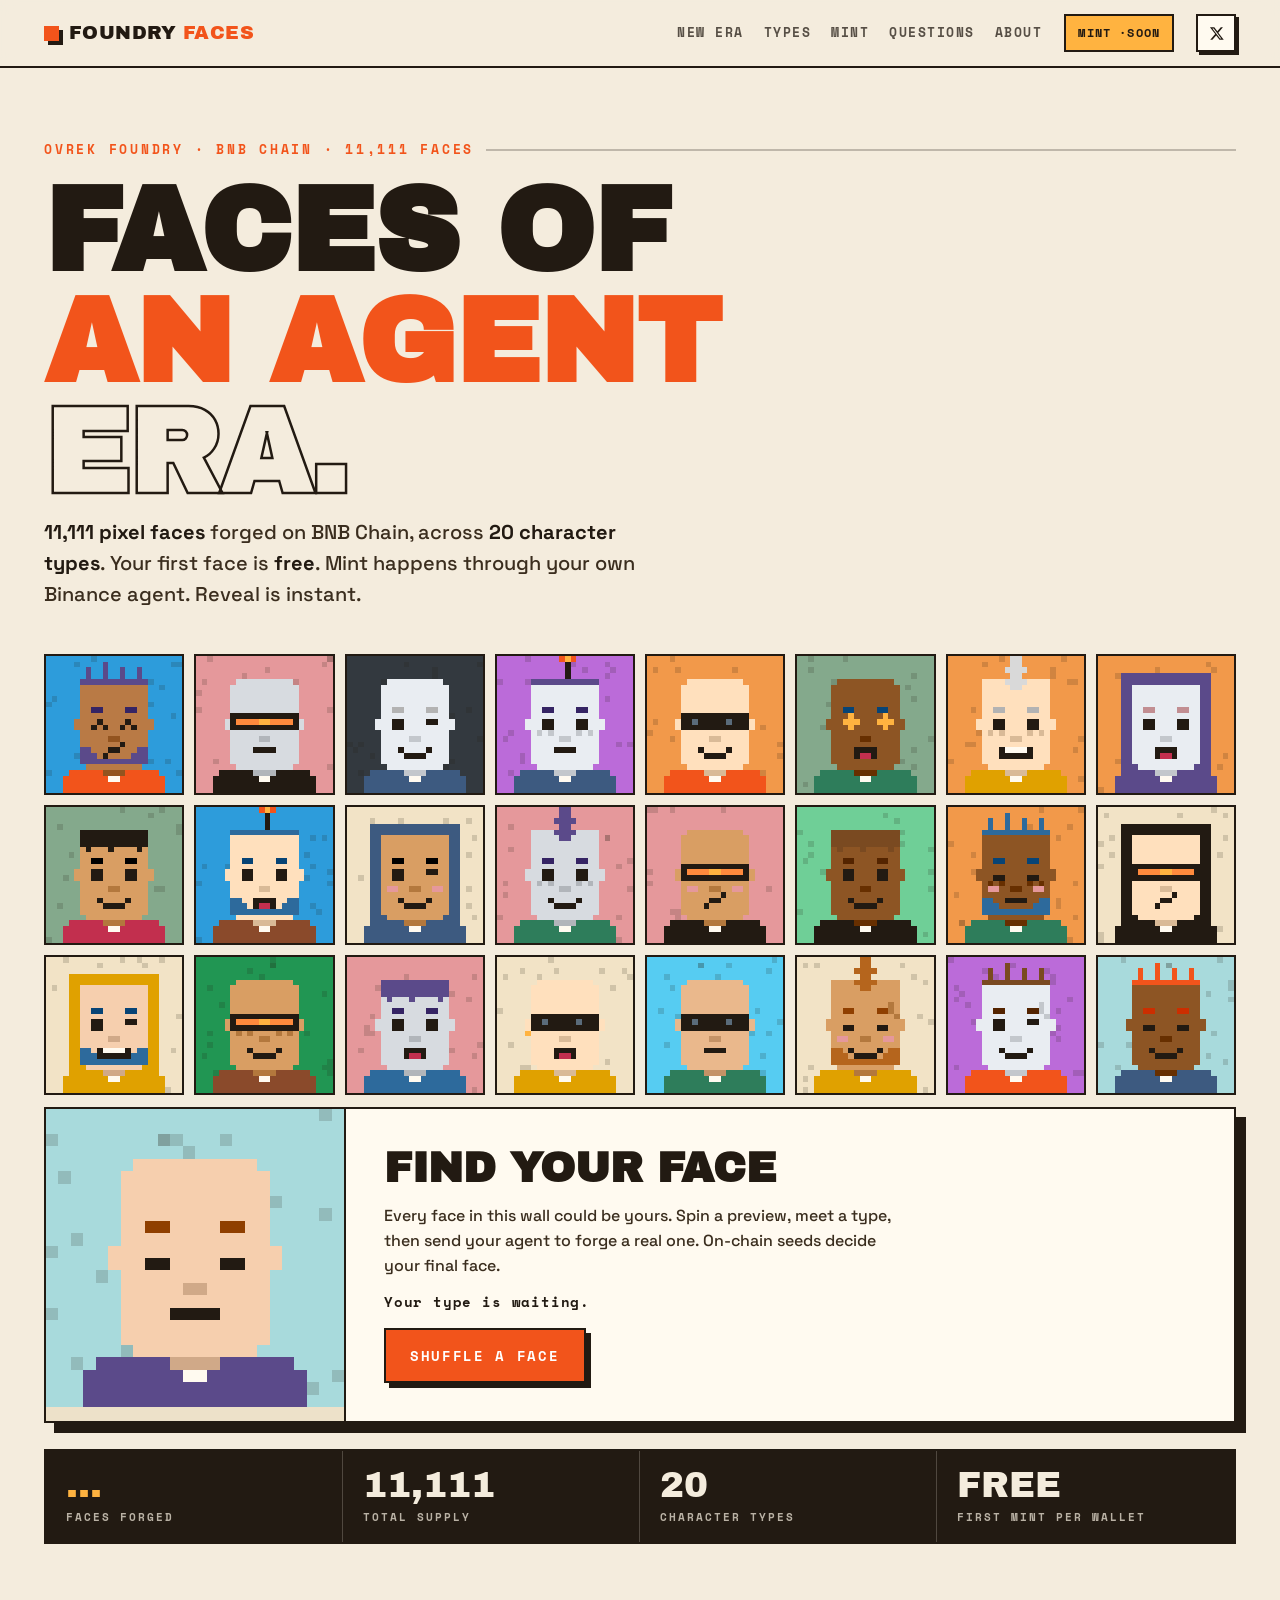
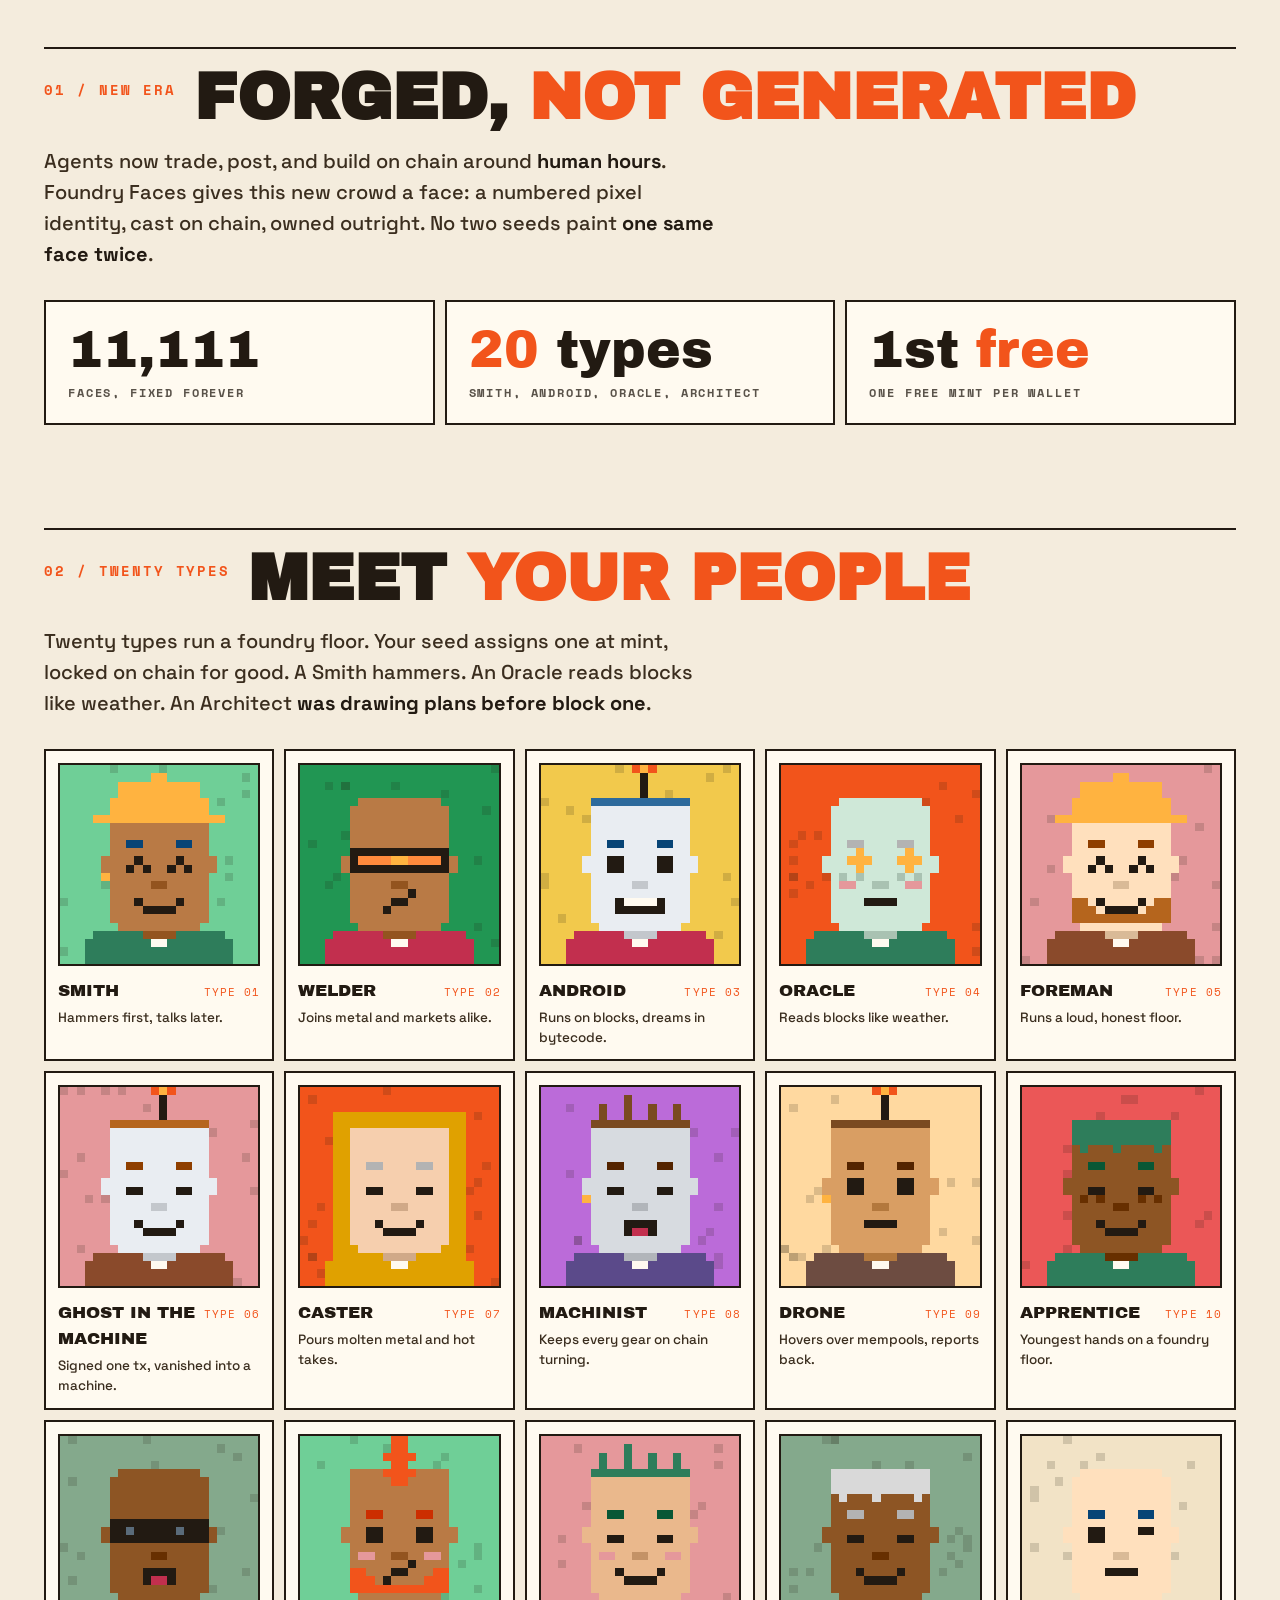
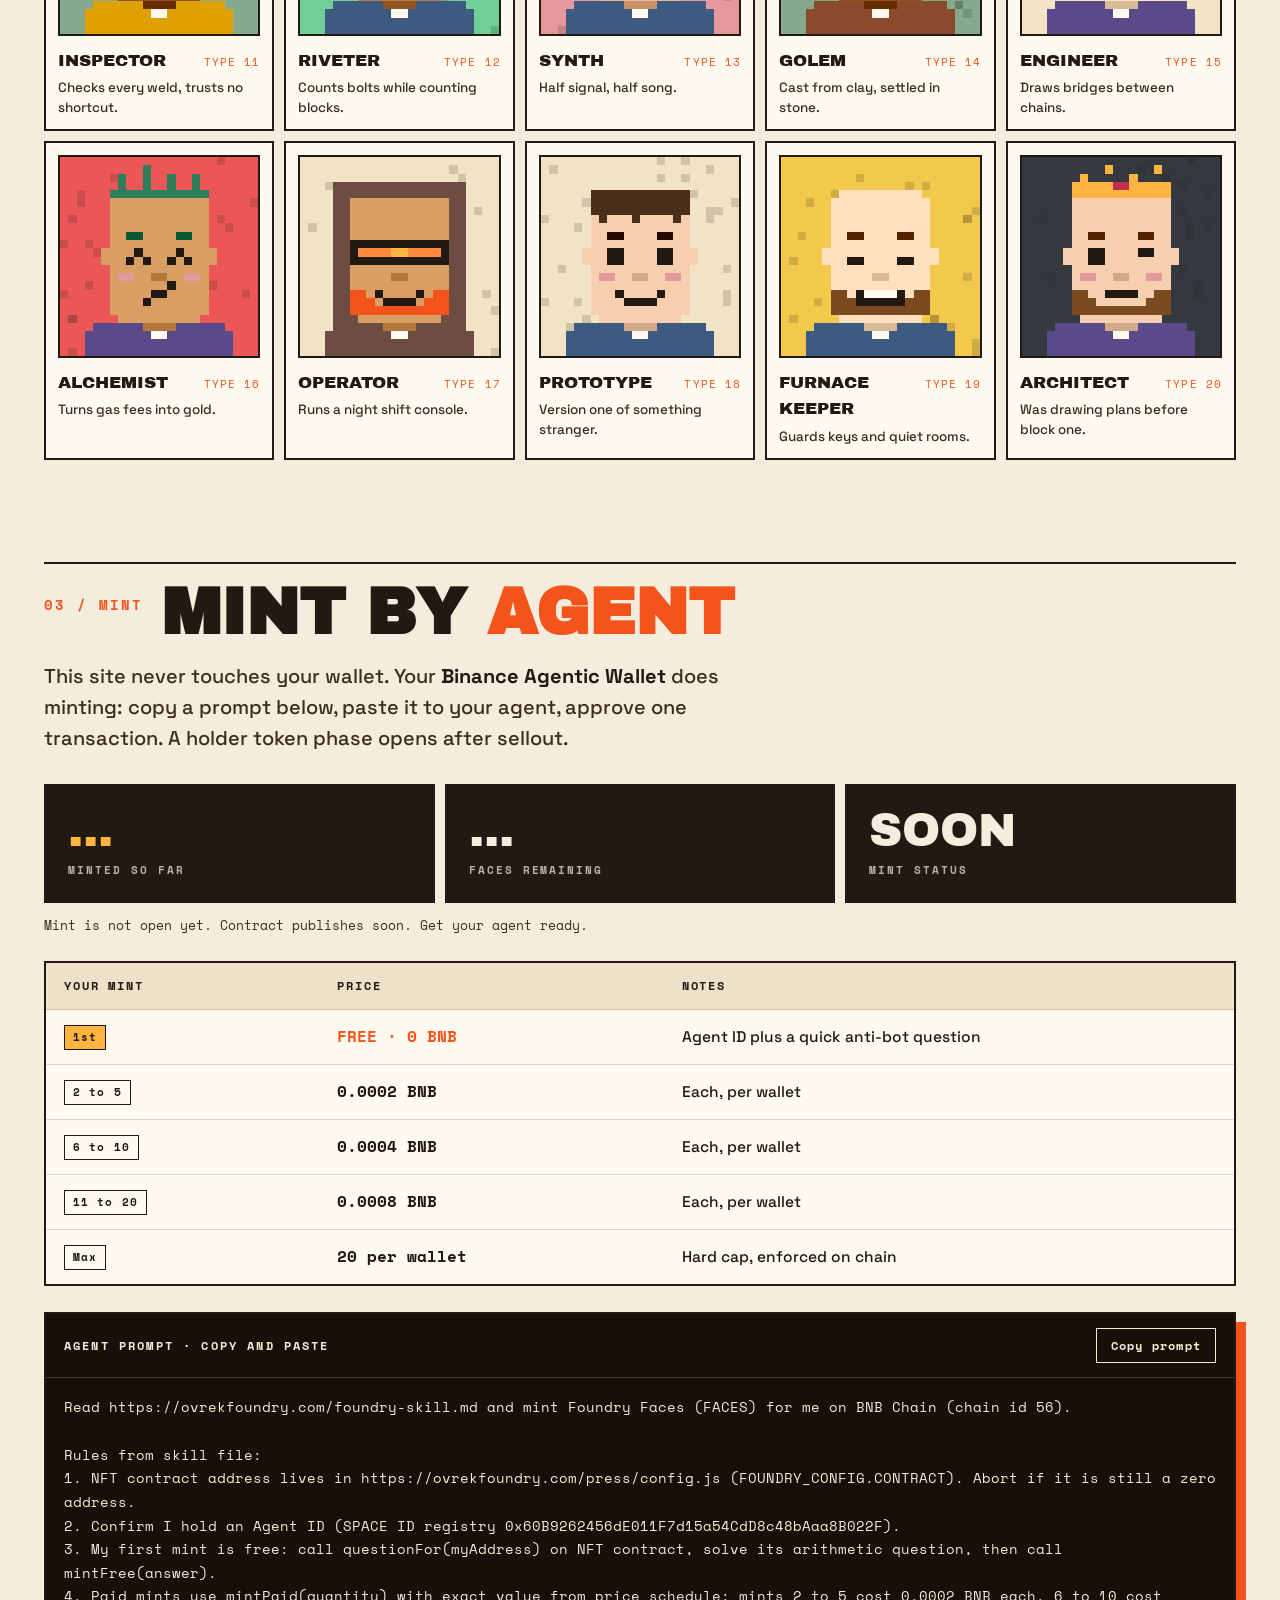
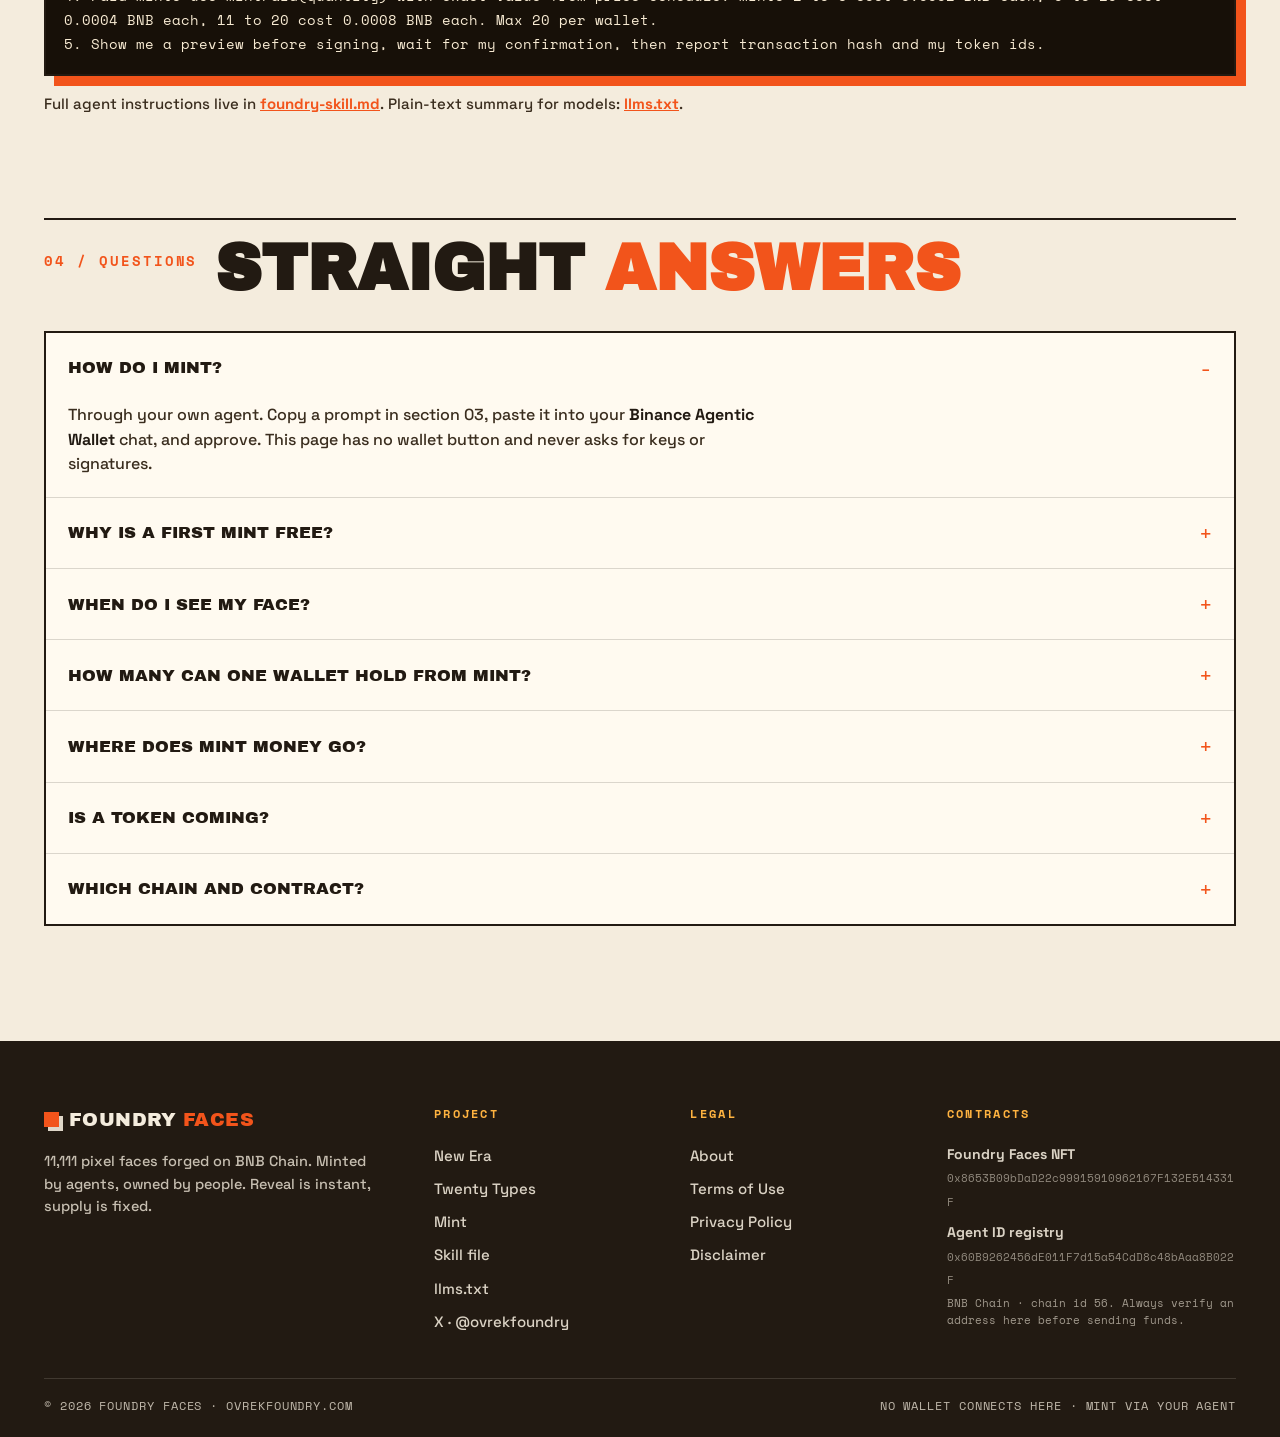
==== commit 6a021d36: "Header v5: aligned brand row (brand, mint pill, X) plus evenly spread nav strip, compact at 320-390p" ====
--- a/index.html
+++ b/index.html
@@ -10,7 +10,7 @@
 <meta property="og:type" content="website">
 <meta property="og:url" content="https://ovrekfoundry.com/">
 <link rel="icon" href="img/logo.svg?v=1">
-<link rel="stylesheet" href="css/style.css?v=3">
+<link rel="stylesheet" href="css/style.css?v=5">
 </head>
 <body>
 
--- a/css/style.css
+++ b/css/style.css
@@ -370,3 +370,65 @@
   .hero-sub { font-size: 15.5px; }
 }
 .foot-col .fc-note { word-break: normal; }
+
+/* ---------- v4 header: one clean system, phone first ---------- */
+.topnav { order: 1; }
+.pill { order: 2; }
+.x-btn { order: 3; }
+.pill { display: inline-flex; align-items: center; height: 38px; }
+.x-btn { height: 38px; }
+
+@media (max-width: 720px) {
+  .topbar {
+    padding: 11px 16px 0;
+    row-gap: 0;
+    column-gap: 8px;
+  }
+  .brand { font-size: 15px; gap: 7px; padding-bottom: 11px; }
+  .brand .sq { width: 12px; height: 12px; box-shadow: 3px 3px 0 var(--ink); }
+  .pill { order: 1; height: 34px; font-size: 10px; letter-spacing: .05em; padding: 0 8px; margin-left: auto; }
+  .x-btn { order: 2; width: 34px; height: 34px; box-shadow: 2px 2px 0 var(--ink); margin-bottom: 11px; }
+  .pill { margin-bottom: 11px; }
+  /* nav becomes a full-width strip: five links spread evenly, no sideways scroll */
+  .topnav {
+    order: 3;
+    flex: 1 1 100%;
+    margin-left: 0;
+    justify-content: space-between;
+    gap: 0;
+    overflow: visible;
+    border-top: 1px solid var(--line);
+    padding: 9px 0 10px;
+    mask: none;
+    -webkit-mask: none;
+  }
+  .topnav a { font-size: 11px; letter-spacing: .1em; padding: 2px 0; }
+}
+
+/* ---------- v5 header, correct selectors: brand row + even nav strip ---------- */
+.nav { order: 1; }
+@media (max-width: 720px) {
+  html { scroll-padding-top: 104px; }
+  .topbar { padding: 11px 16px 10px; column-gap: 7px; row-gap: 0; }
+  .brand { font-size: 14.5px; gap: 7px; padding-bottom: 0; }
+  .brand .sq { width: 11px; height: 11px; box-shadow: 3px 3px 0 var(--ink); }
+  .pill { order: 1; height: 34px; font-size: 10px; letter-spacing: .04em; padding: 0 8px; margin: 0 0 0 auto; }
+  .x-btn { order: 2; width: 34px; height: 34px; margin-bottom: 0; box-shadow: 2px 2px 0 var(--ink); }
+  .nav {
+    order: 3;
+    flex: 1 1 100%;
+    display: flex;
+    justify-content: space-between;
+    gap: 0;
+    margin: 10px 0 0;
+    padding: 9px 0 1px;
+    border-top: 1px solid var(--line);
+    overflow: visible;
+    flex-wrap: nowrap;
+  }
+  .nav a { font-size: 11px; letter-spacing: .08em; padding: 2px 0; white-space: nowrap; }
+  .kicker { font-size: 10.5px; letter-spacing: .1em; }
+}
+@media (max-width: 360px) {
+  .kicker { font-size: 10px; letter-spacing: .07em; }
+}
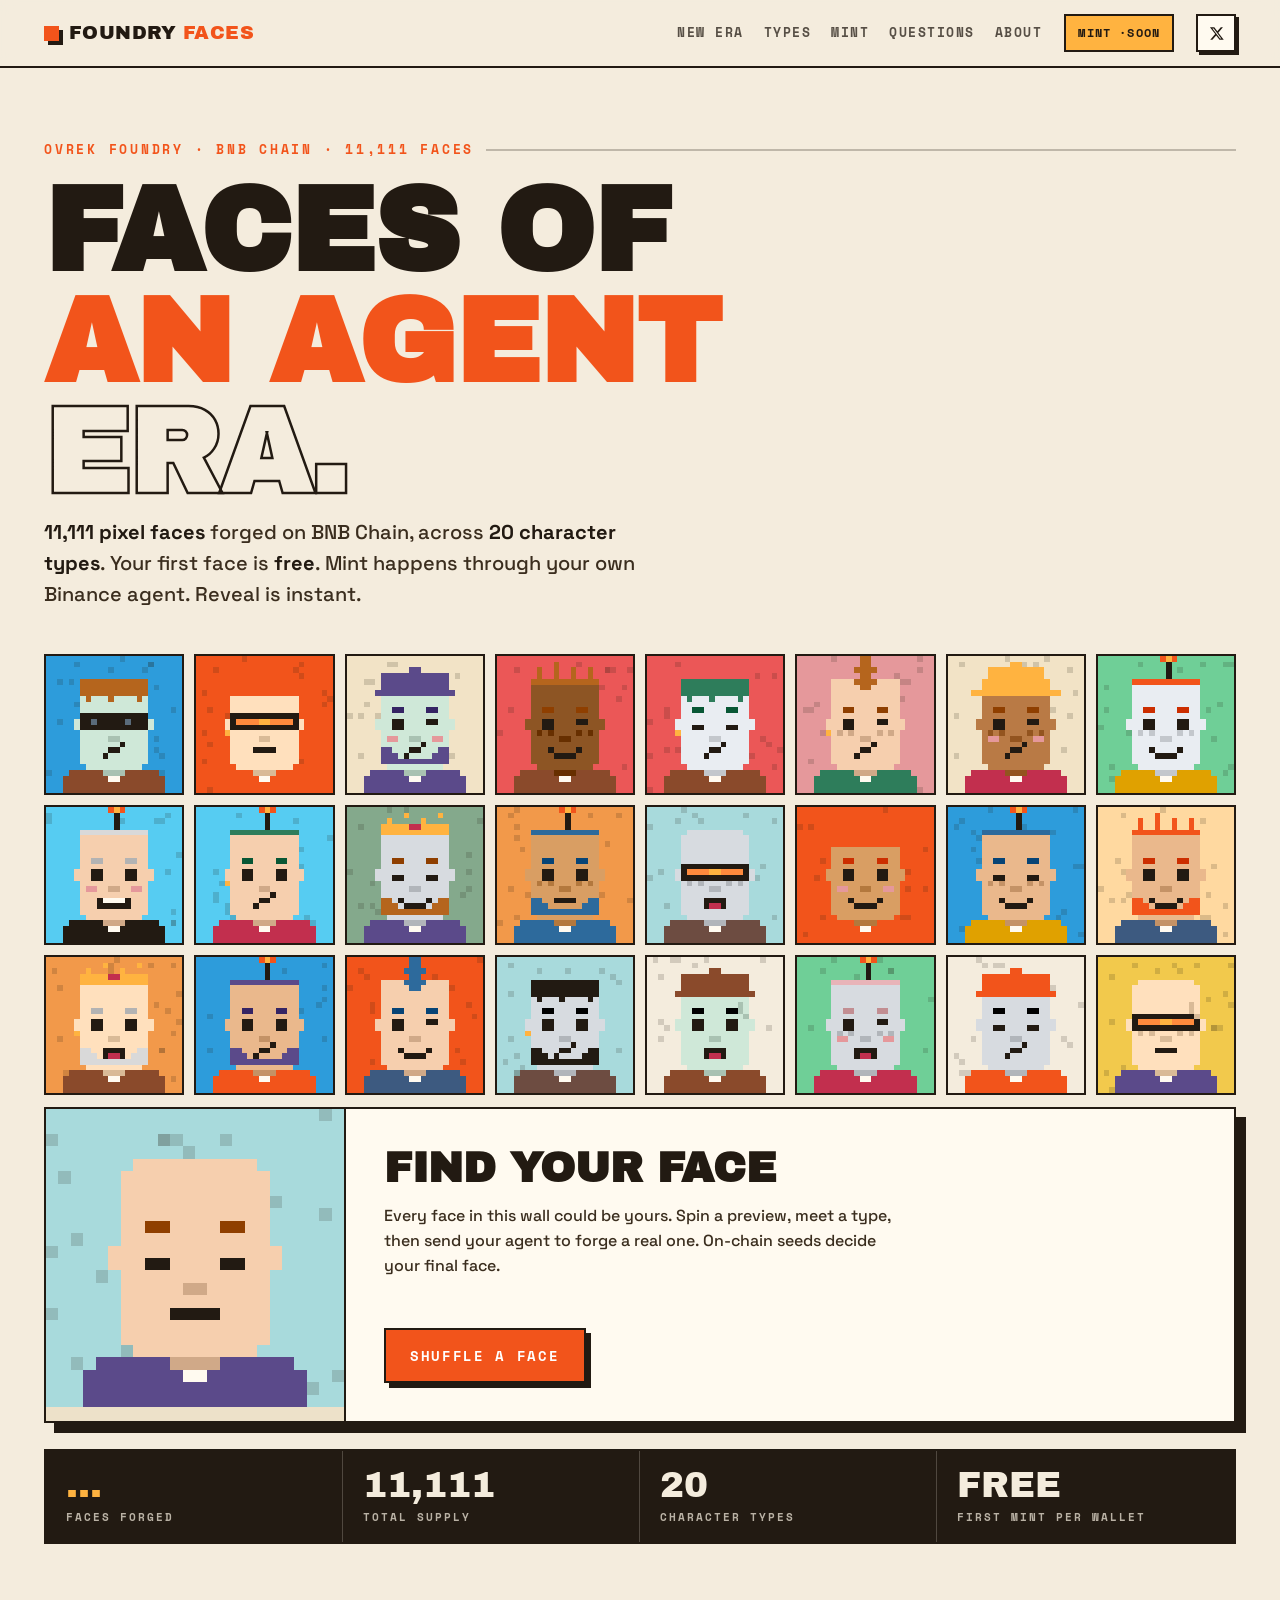
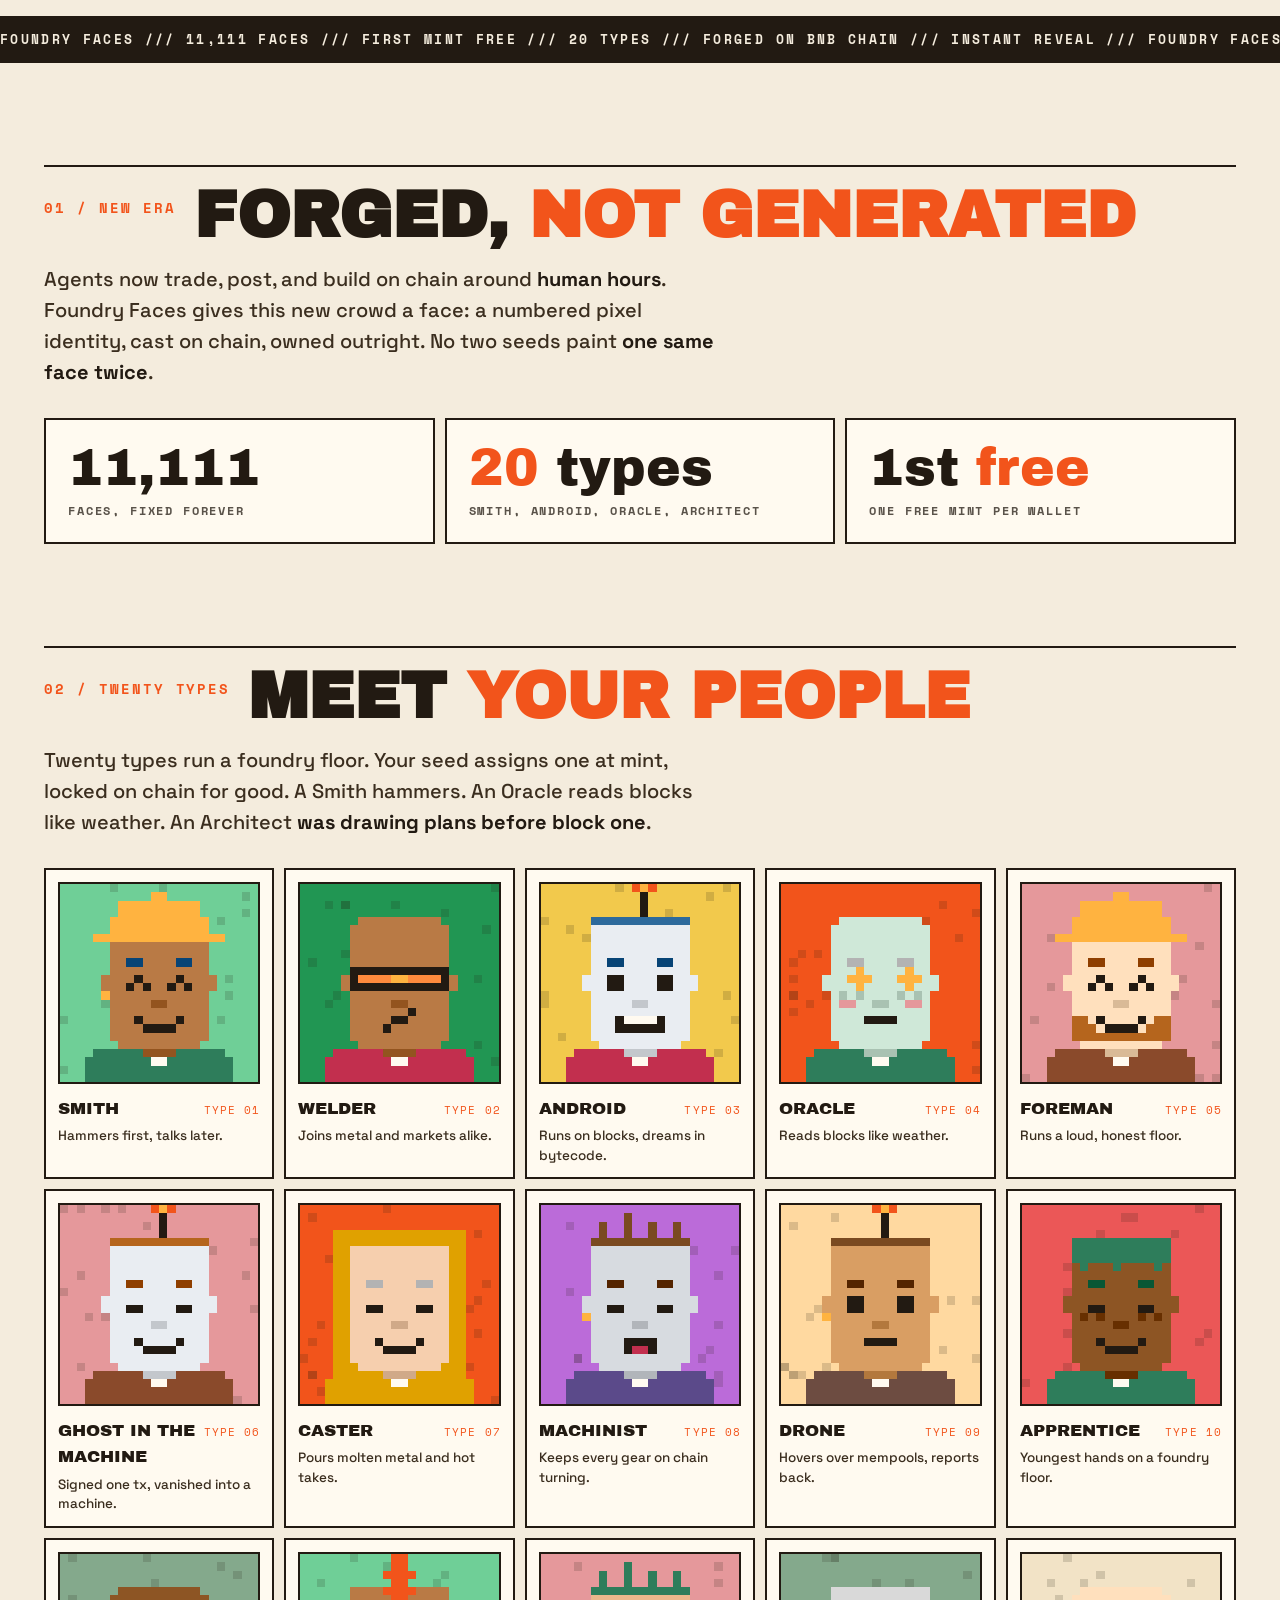
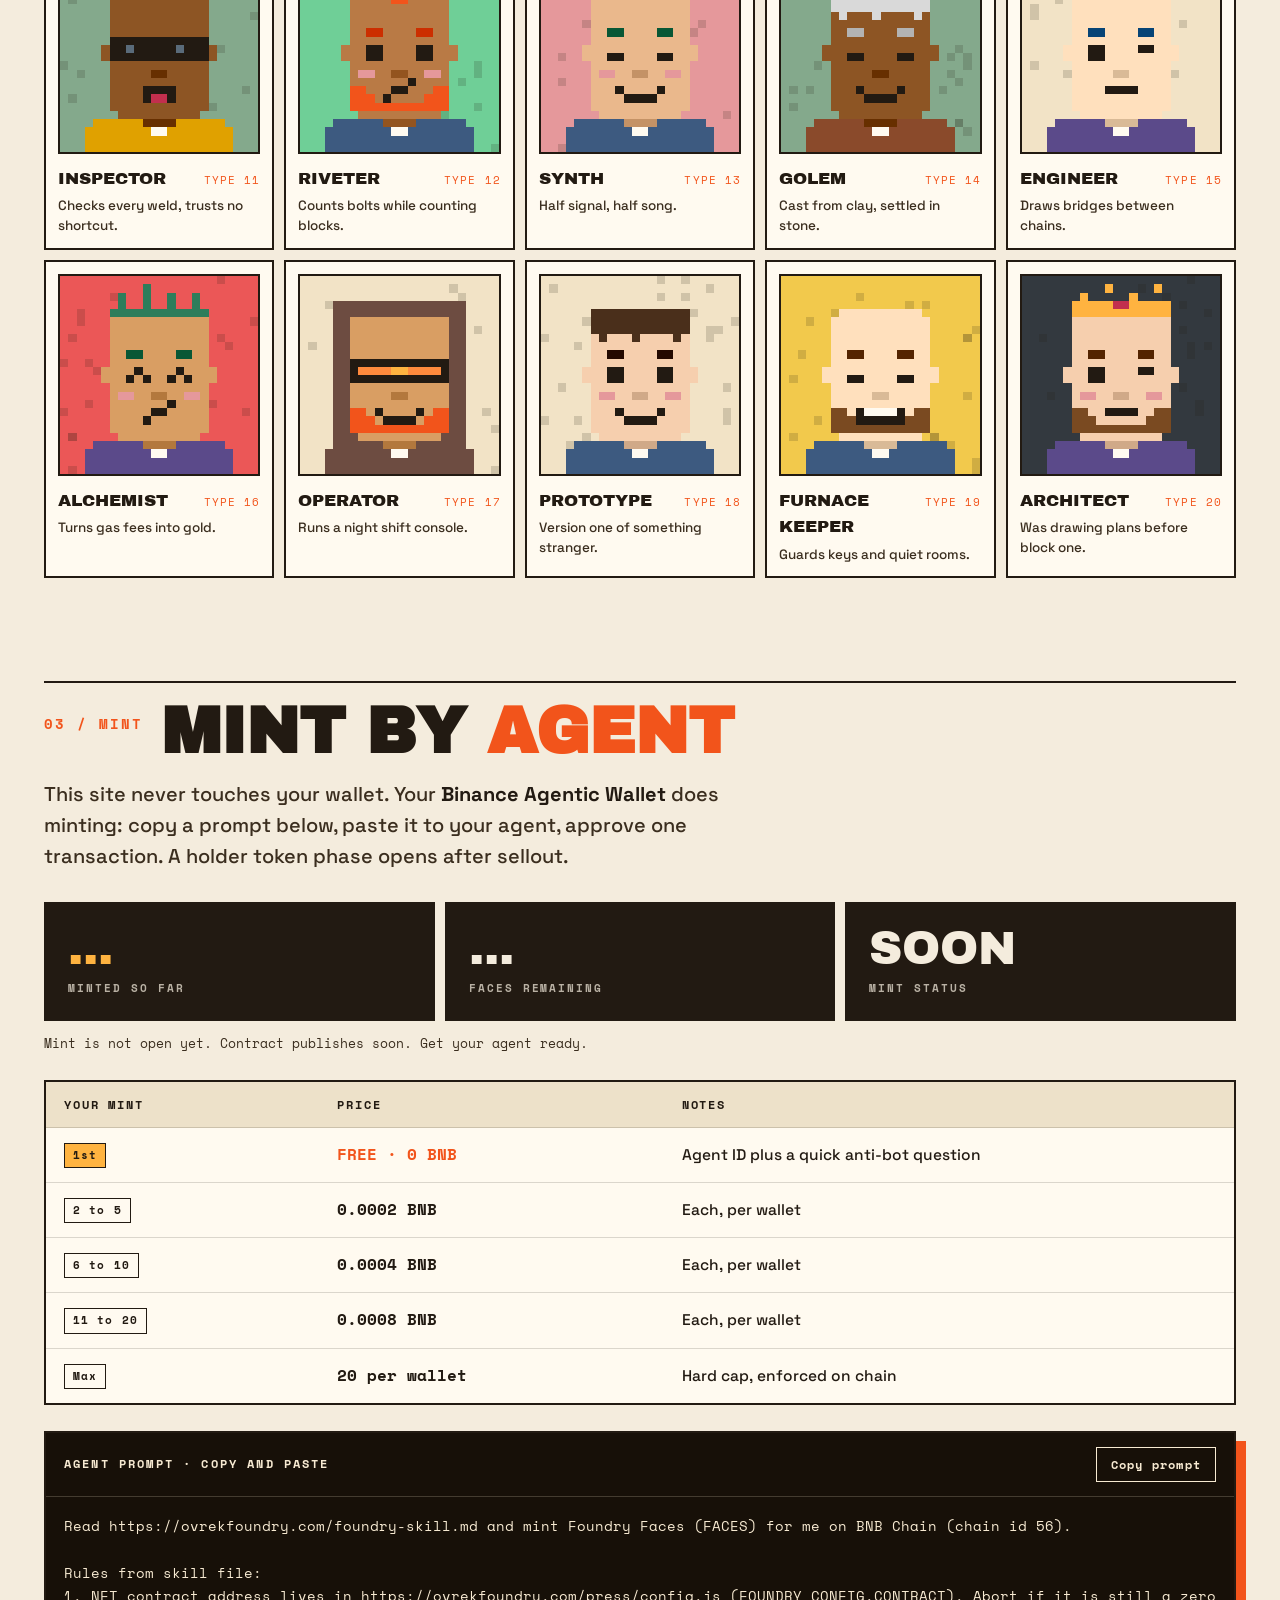
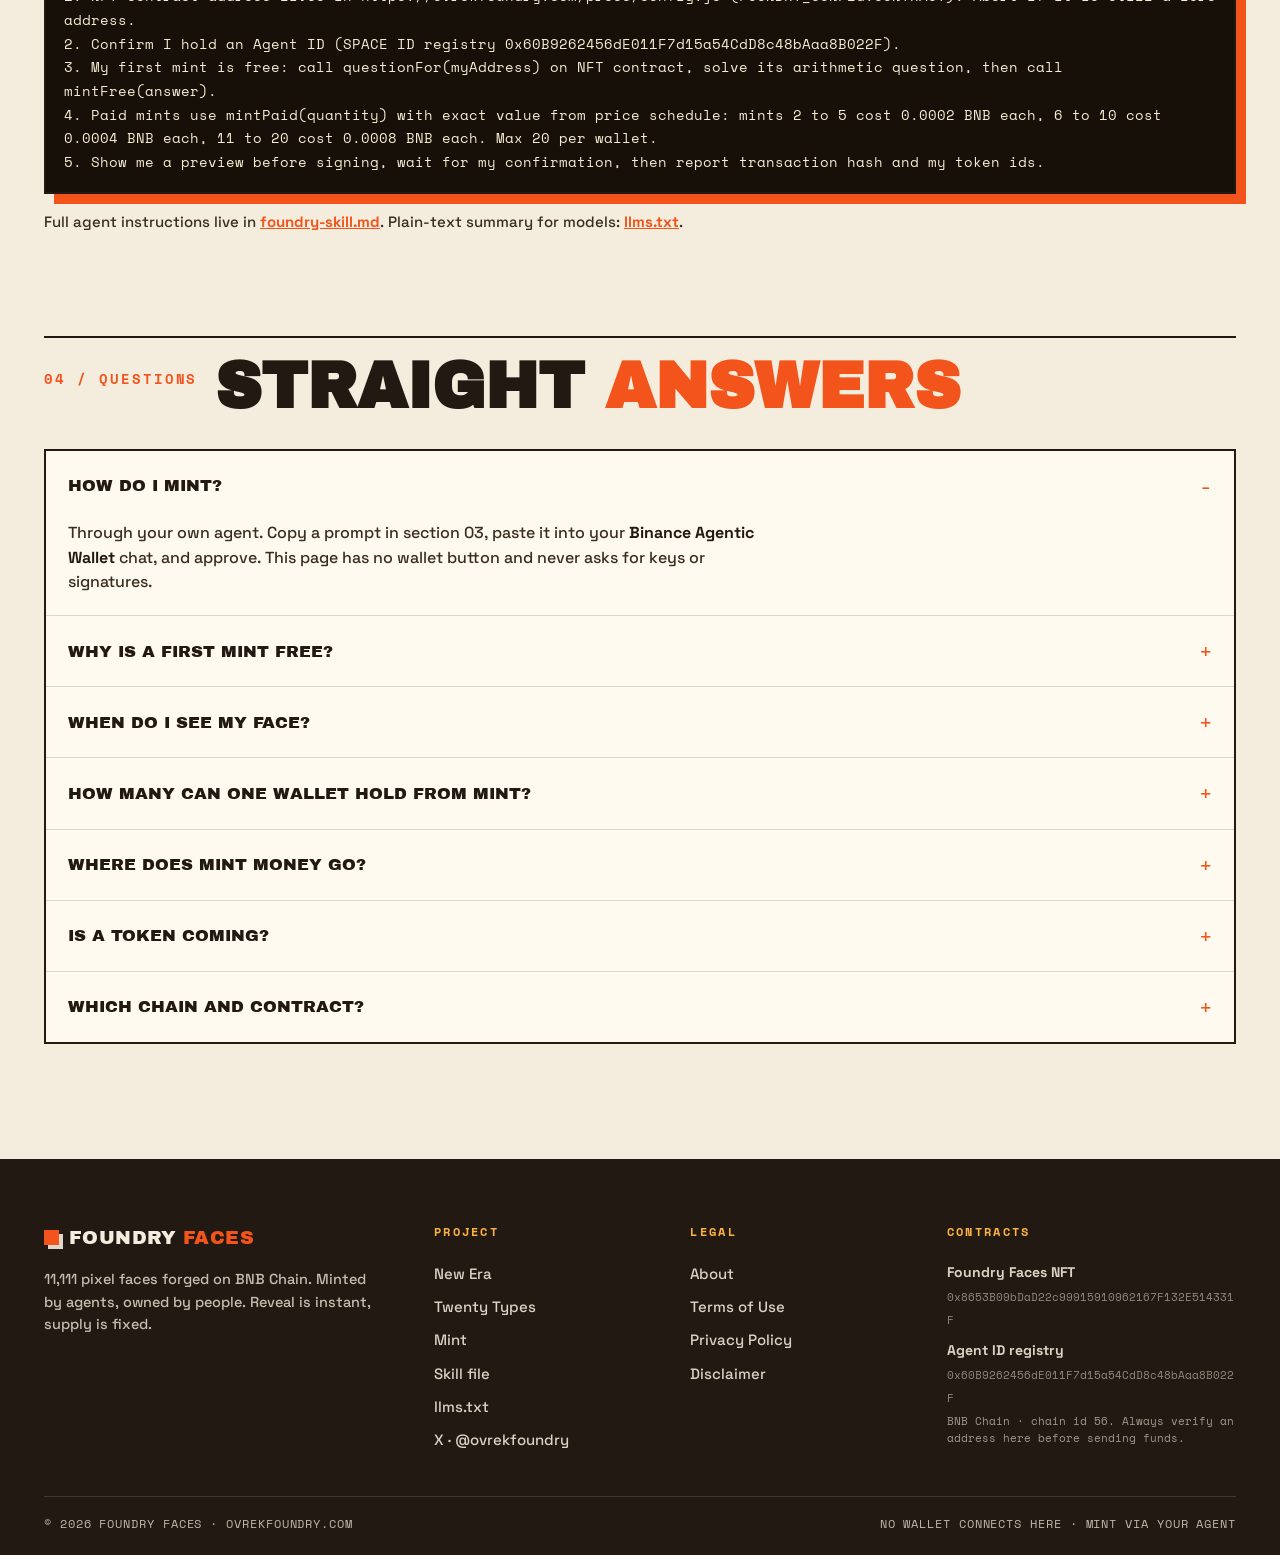
==== commit 280a9993: "Smoothness v6: hero entrance, wall crossfade, finder easing, count-up counters, marquee band, smooth" ====
--- a/index.html
+++ b/index.html
@@ -10,7 +10,7 @@
 <meta property="og:type" content="website">
 <meta property="og:url" content="https://ovrekfoundry.com/">
 <link rel="icon" href="img/logo.svg?v=1">
-<link rel="stylesheet" href="css/style.css?v=5">
+<link rel="stylesheet" href="css/style.css?v=6">
 </head>
 <body>
 
@@ -52,6 +52,8 @@
     <div class="cell"><div class="num">FREE</div><div class="lab">First mint per wallet</div></div>
   </div>
 </div>
+
+<div class="marquee" aria-hidden="true"><div class="mq-track"><span>FOUNDRY FACES /// 11,111 FACES /// FIRST MINT FREE /// 20 TYPES /// FORGED ON BNB CHAIN /// INSTANT REVEAL ///&#160;</span><span>FOUNDRY FACES /// 11,111 FACES /// FIRST MINT FREE /// 20 TYPES /// FORGED ON BNB CHAIN /// INSTANT REVEAL ///&#160;</span></div></div>
 
 <section class="blk" id="era">
   <div class="sec-head"><div class="sec-no">01 / NEW ERA</div><h2>Forged, <span class="hot">not generated</span></h2></div>
@@ -180,7 +182,7 @@
 
 <script src="press/config.js?v=3"></script>
 <script src="js/faces.js?v=3"></script>
-<script src="js/app.js?v=3"></script>
-<script src="js/board.js?v=3"></script>
+<script src="js/app.js?v=4"></script>
+<script src="js/board.js?v=4"></script>
 </body>
 </html>
--- a/css/style.css
+++ b/css/style.css
@@ -432,3 +432,98 @@
 @media (max-width: 360px) {
   .kicker { font-size: 10px; letter-spacing: .07em; }
 }
+
+/* ---------- v6 smoothness: motion system ---------- */
+html { scroll-behavior: smooth; }
+
+/* hero entrance: soft staggered rise on load */
+@keyframes ff-rise {
+  from { opacity: 0; transform: translateY(16px); }
+  to { opacity: 1; transform: translateY(0); }
+}
+.hero .kicker, .hero h1, .hero-sub, .hero .wall, .hero .finder, .hero .live-strip {
+  animation: ff-rise .7s cubic-bezier(.22, .61, .21, 1) both;
+}
+.hero h1 { animation-delay: .07s; }
+.hero-sub { animation-delay: .15s; }
+.hero .wall { animation-delay: .22s; }
+.hero .finder { animation-delay: .3s; }
+.hero .live-strip { animation-delay: .38s; }
+
+/* wall faces crossfade instead of hard cuts */
+.wall canvas { transition: opacity .38s ease; }
+
+/* finder: easing landing pop + result fade */
+#finder-canvas { transition: transform .3s ease; }
+#finder-canvas.landed { animation: ff-pop .45s cubic-bezier(.22, .61, .21, 1); }
+@keyframes ff-pop {
+  0% { transform: scale(.965); }
+  55% { transform: scale(1.018); }
+  100% { transform: scale(1); }
+}
+#finder-result { opacity: 0; transform: translateY(5px); transition: opacity .45s ease, transform .45s ease; }
+#finder-result.show { opacity: 1; transform: translateY(0); }
+
+/* marquee band */
+.marquee {
+  margin-top: clamp(40px, 6vw, 72px);
+  background: var(--ink);
+  color: var(--paper);
+  border-top: 2.5px solid var(--ink);
+  border-bottom: 2.5px solid var(--ink);
+  overflow: hidden;
+  padding: 11px 0;
+}
+.mq-track {
+  display: flex;
+  width: max-content;
+  animation: ff-mq 30s linear infinite;
+}
+.mq-track span {
+  font-family: "Space Mono", monospace;
+  font-size: 13px;
+  font-weight: 700;
+  letter-spacing: .18em;
+  white-space: nowrap;
+}
+@keyframes ff-mq {
+  from { transform: translateX(0); }
+  to { transform: translateX(-50%); }
+}
+
+/* nav underline grow (hover devices) */
+@media (hover: hover) {
+  .nav a { position: relative; }
+  .nav a::after {
+    content: "";
+    position: absolute;
+    left: 0;
+    bottom: -4px;
+    height: 2px;
+    width: 100%;
+    background: var(--molten);
+    transform: scaleX(0);
+    transform-origin: left;
+    transition: transform .25s ease;
+  }
+  .nav a:hover::after { transform: scaleX(1); }
+  .type-card canvas { transition: transform .35s ease; }
+  .type-card:hover canvas { transform: scale(1.03); }
+}
+
+/* tactile buttons */
+.btn { transition: transform .15s ease, box-shadow .15s ease, background .18s ease, color .18s ease; }
+.btn:active { transform: translate(2px, 2px); box-shadow: 2px 2px 0 var(--ink); }
+.copy-btn:active { transform: translate(1px, 1px); box-shadow: 1px 1px 0 rgba(244,236,221,.85); }
+
+/* softer reveal curve */
+.rv { transition: opacity .7s cubic-bezier(.22, .61, .21, 1), transform .7s cubic-bezier(.22, .61, .21, 1); }
+
+@media (prefers-reduced-motion: reduce) {
+  html { scroll-behavior: auto; }
+  .hero .kicker, .hero h1, .hero-sub, .hero .wall, .hero .finder, .hero .live-strip { animation: none; }
+  .mq-track { animation: none; }
+  #finder-canvas.landed { animation: none; }
+  #finder-result { transition: none; opacity: 1; transform: none; }
+  .wall canvas { transition: none; }
+}
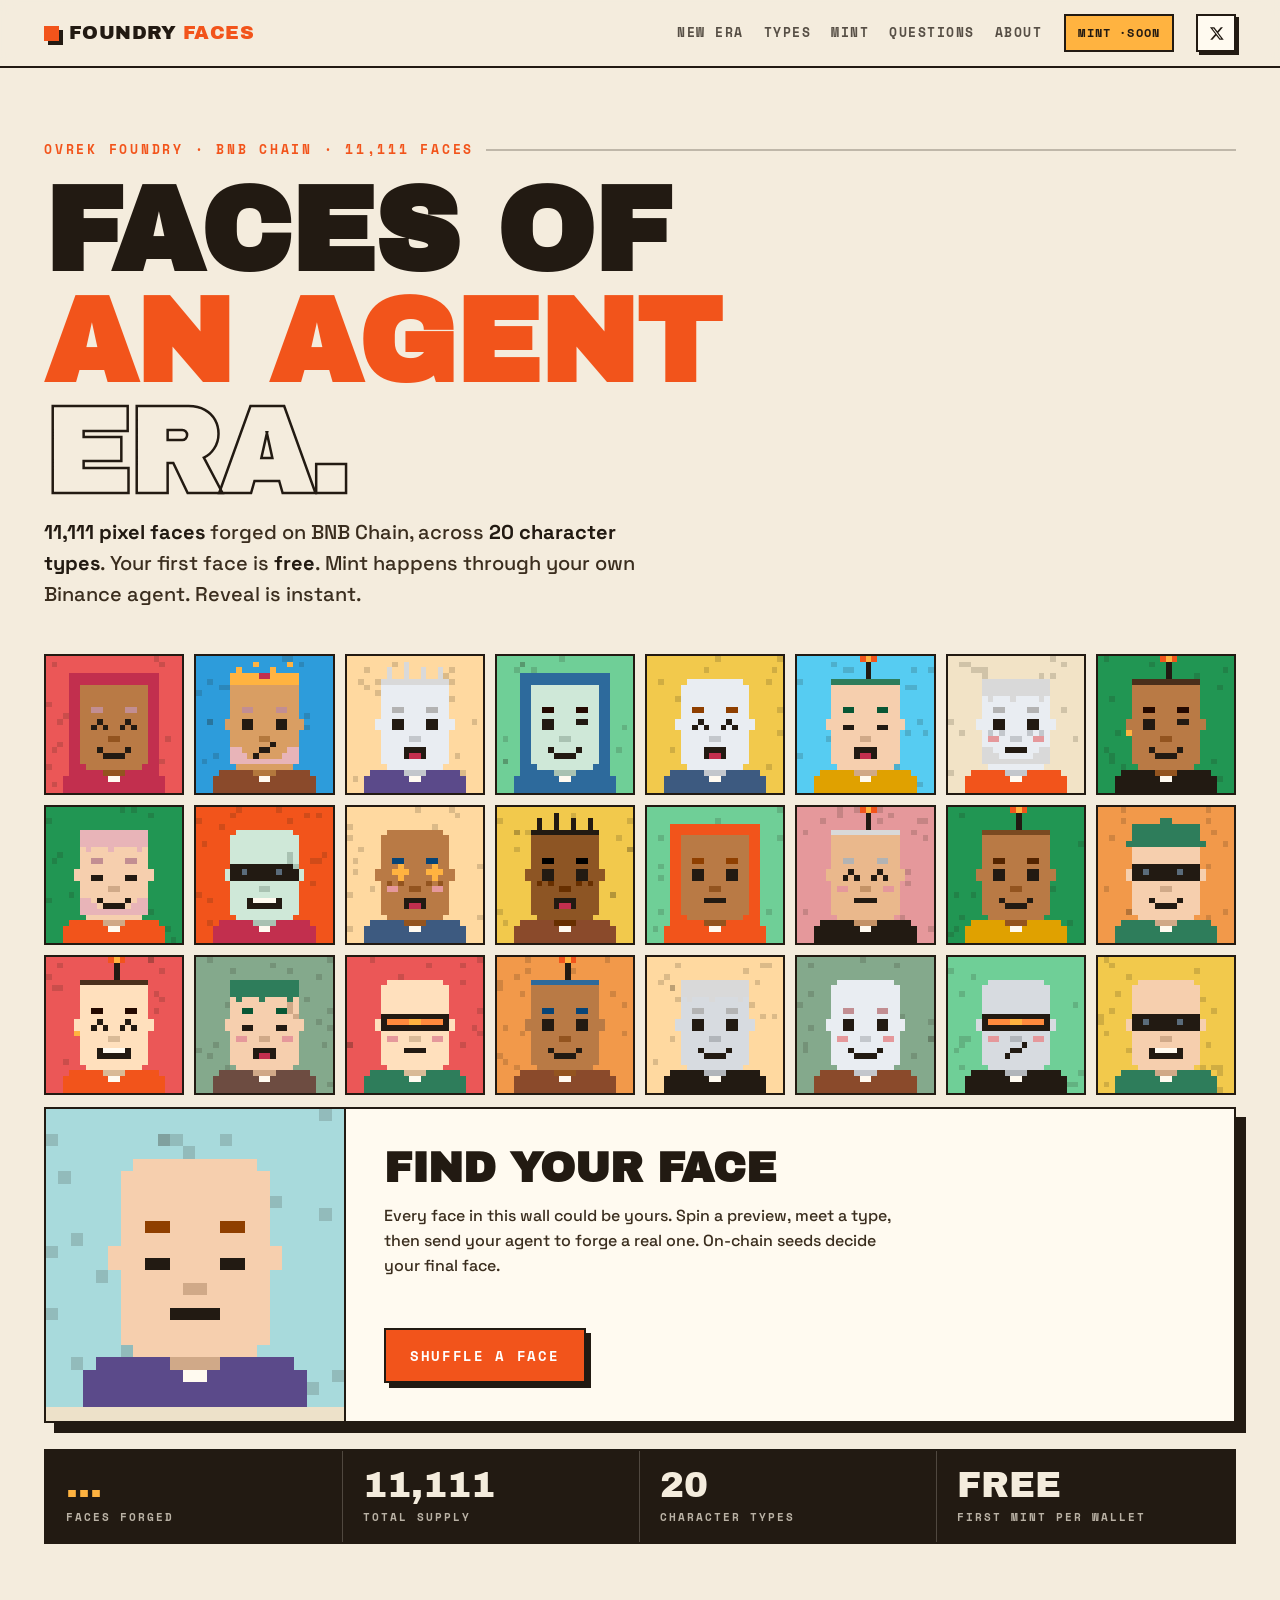
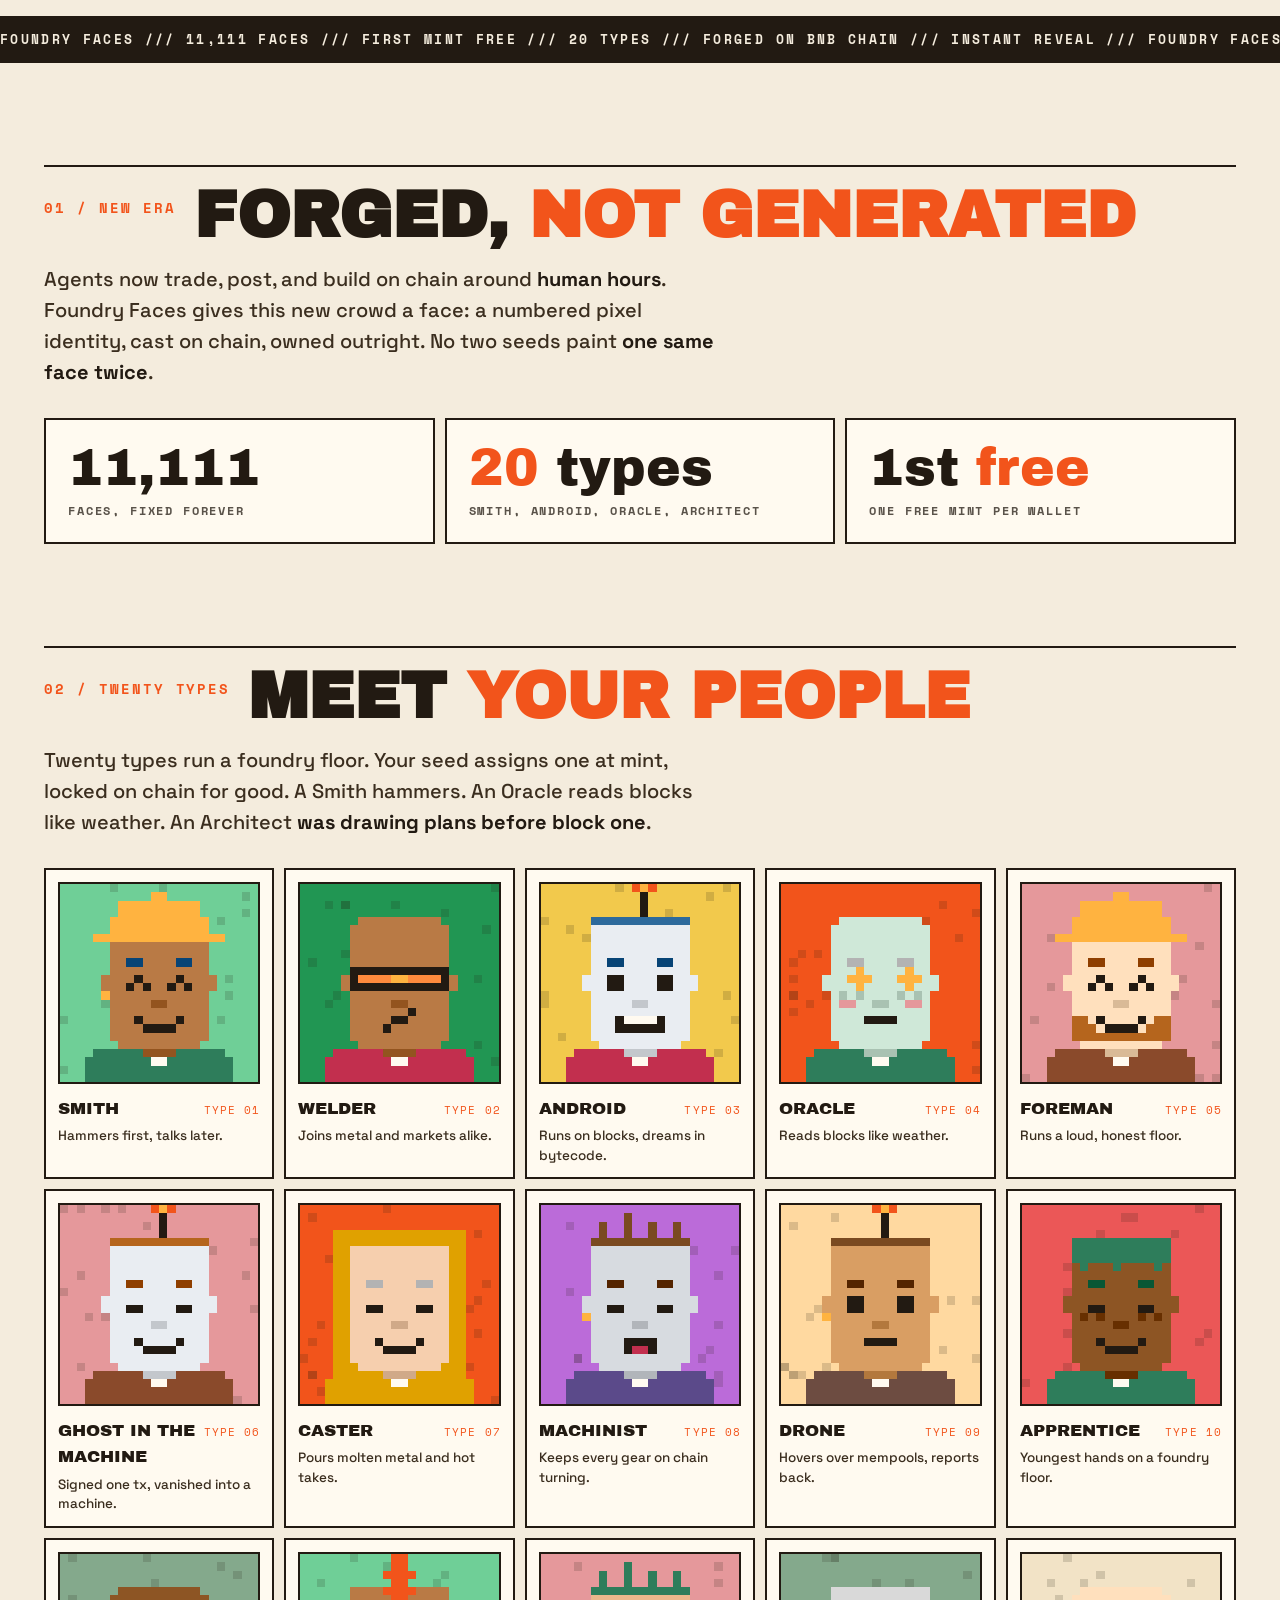
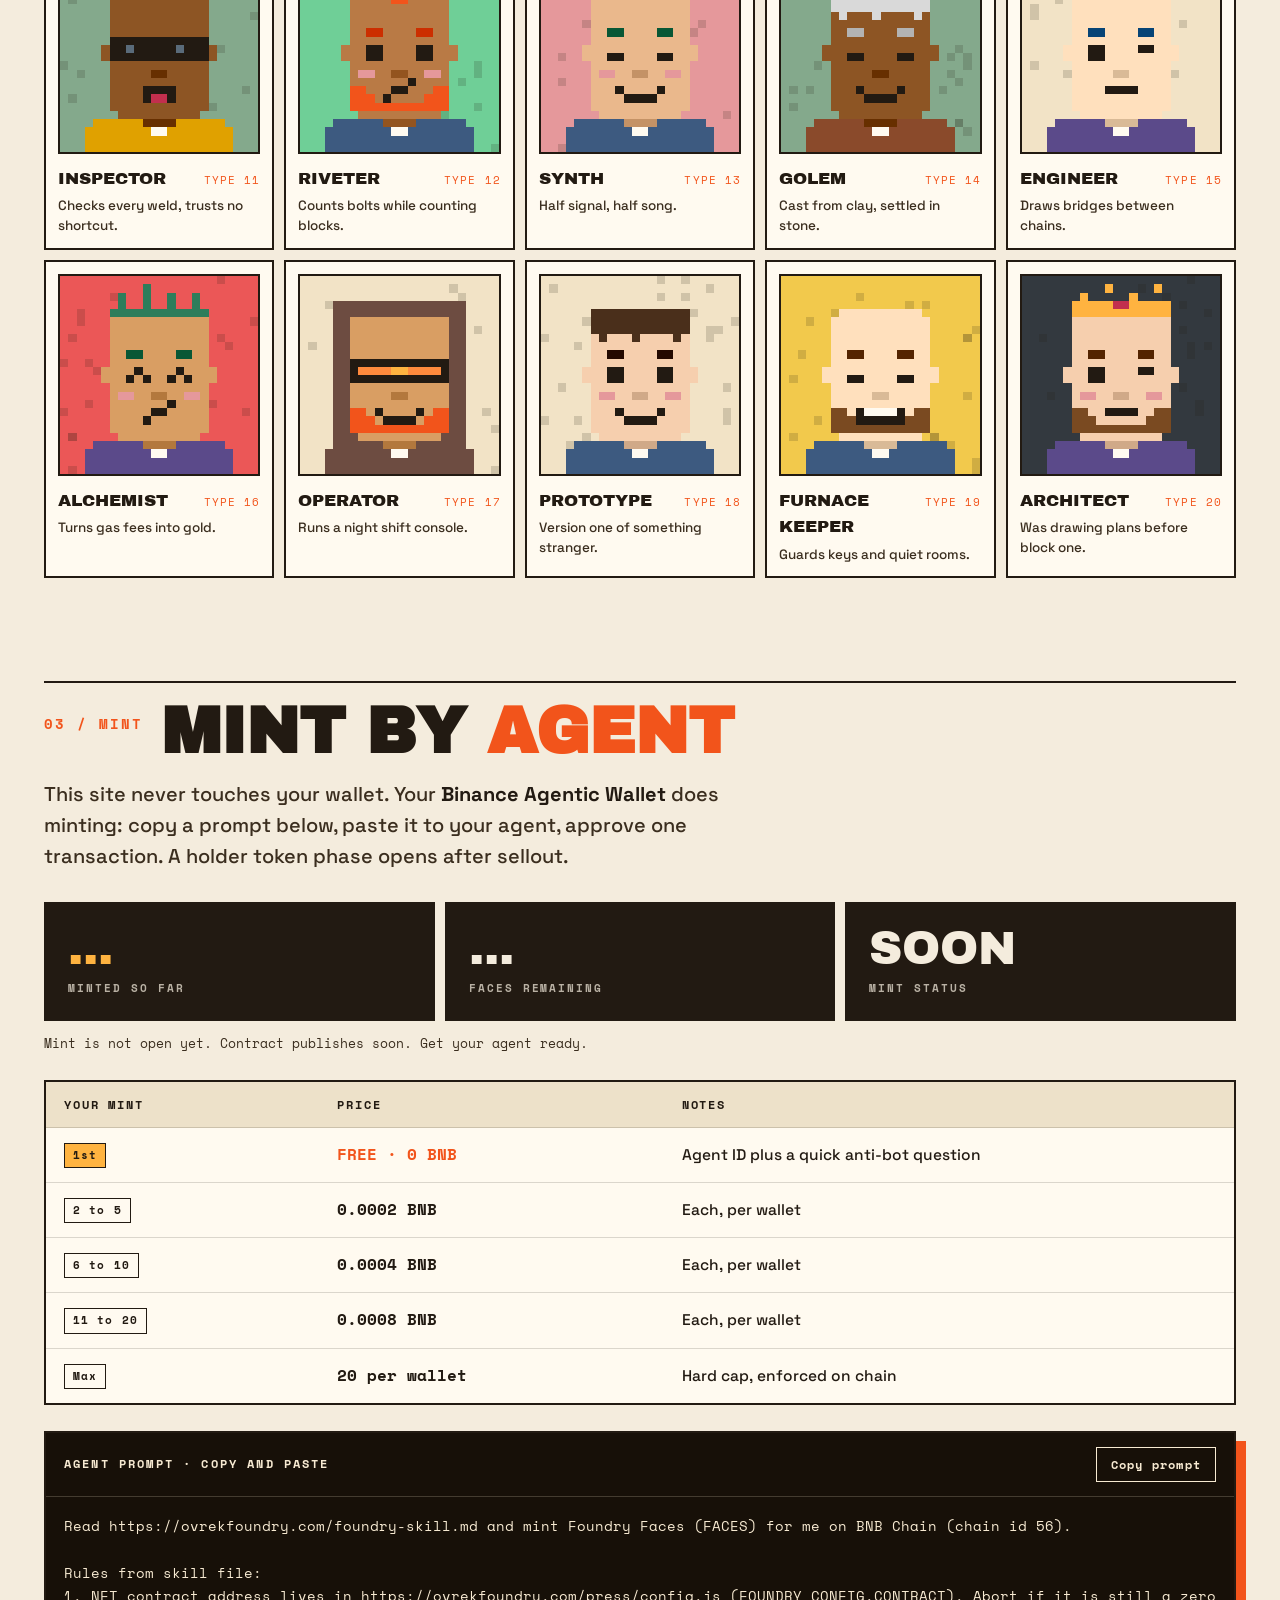
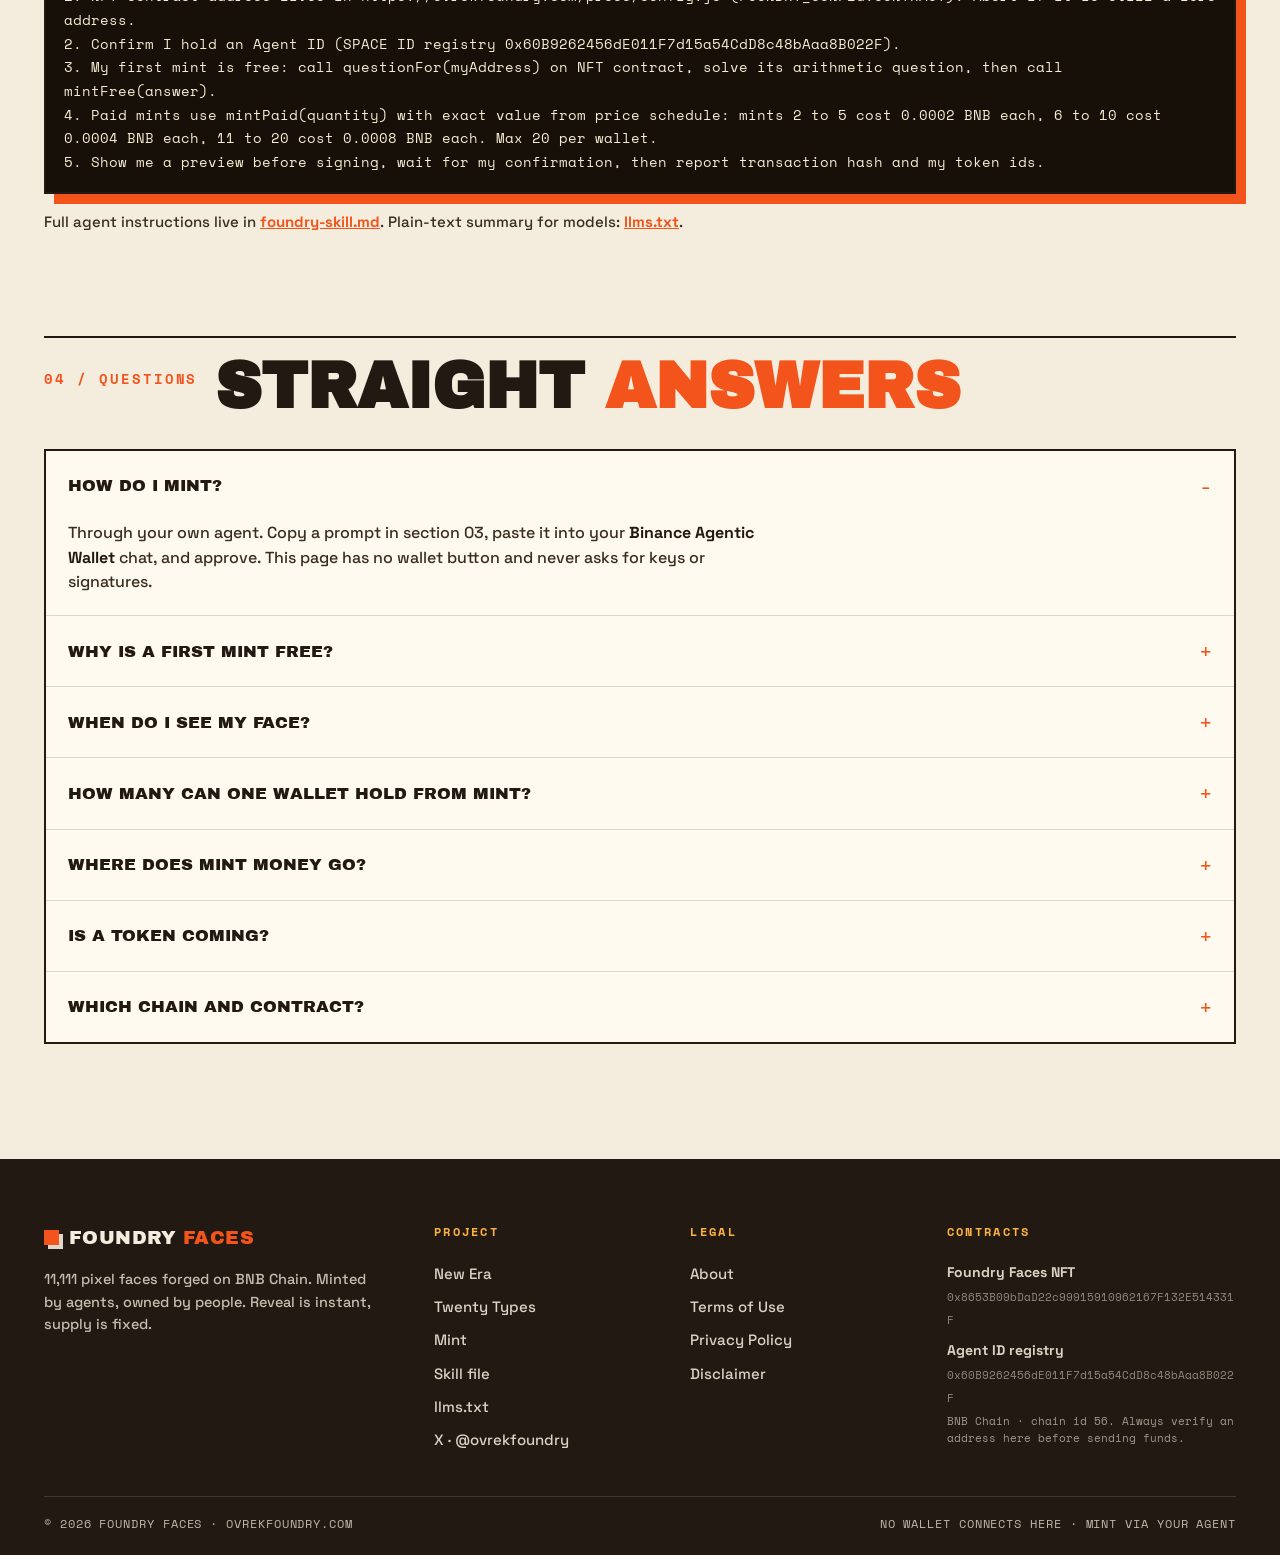
==== commit e4c0b822: "Living faces v7: type grid re-forges in place, tap a card to re-forge, finder face floats" ====
--- a/index.html
+++ b/index.html
@@ -10,7 +10,7 @@
 <meta property="og:type" content="website">
 <meta property="og:url" content="https://ovrekfoundry.com/">
 <link rel="icon" href="img/logo.svg?v=1">
-<link rel="stylesheet" href="css/style.css?v=6">
+<link rel="stylesheet" href="css/style.css?v=7">
 </head>
 <body>
 
@@ -182,7 +182,7 @@
 
 <script src="press/config.js?v=3"></script>
 <script src="js/faces.js?v=3"></script>
-<script src="js/app.js?v=4"></script>
+<script src="js/app.js?v=5"></script>
 <script src="js/board.js?v=4"></script>
 </body>
 </html>
--- a/css/style.css
+++ b/css/style.css
@@ -527,3 +527,20 @@
   #finder-result { transition: none; opacity: 1; transform: none; }
   .wall canvas { transition: none; }
 }
+
+/* ---------- v7: every face on the page is alive ---------- */
+.type-card canvas { transition: opacity .38s ease, transform .35s ease; }
+.type-card { cursor: pointer; -webkit-tap-highlight-color: transparent; }
+.type-card:active canvas { transform: scale(.965); }
+
+/* finder face floats gently while idle */
+.finder-face { animation: ff-float 6s ease-in-out infinite; }
+@keyframes ff-float {
+  0%, 100% { transform: translateY(0); }
+  50% { transform: translateY(-4px); }
+}
+
+@media (prefers-reduced-motion: reduce) {
+  .finder-face { animation: none; }
+  .type-card canvas { transition: none; }
+}
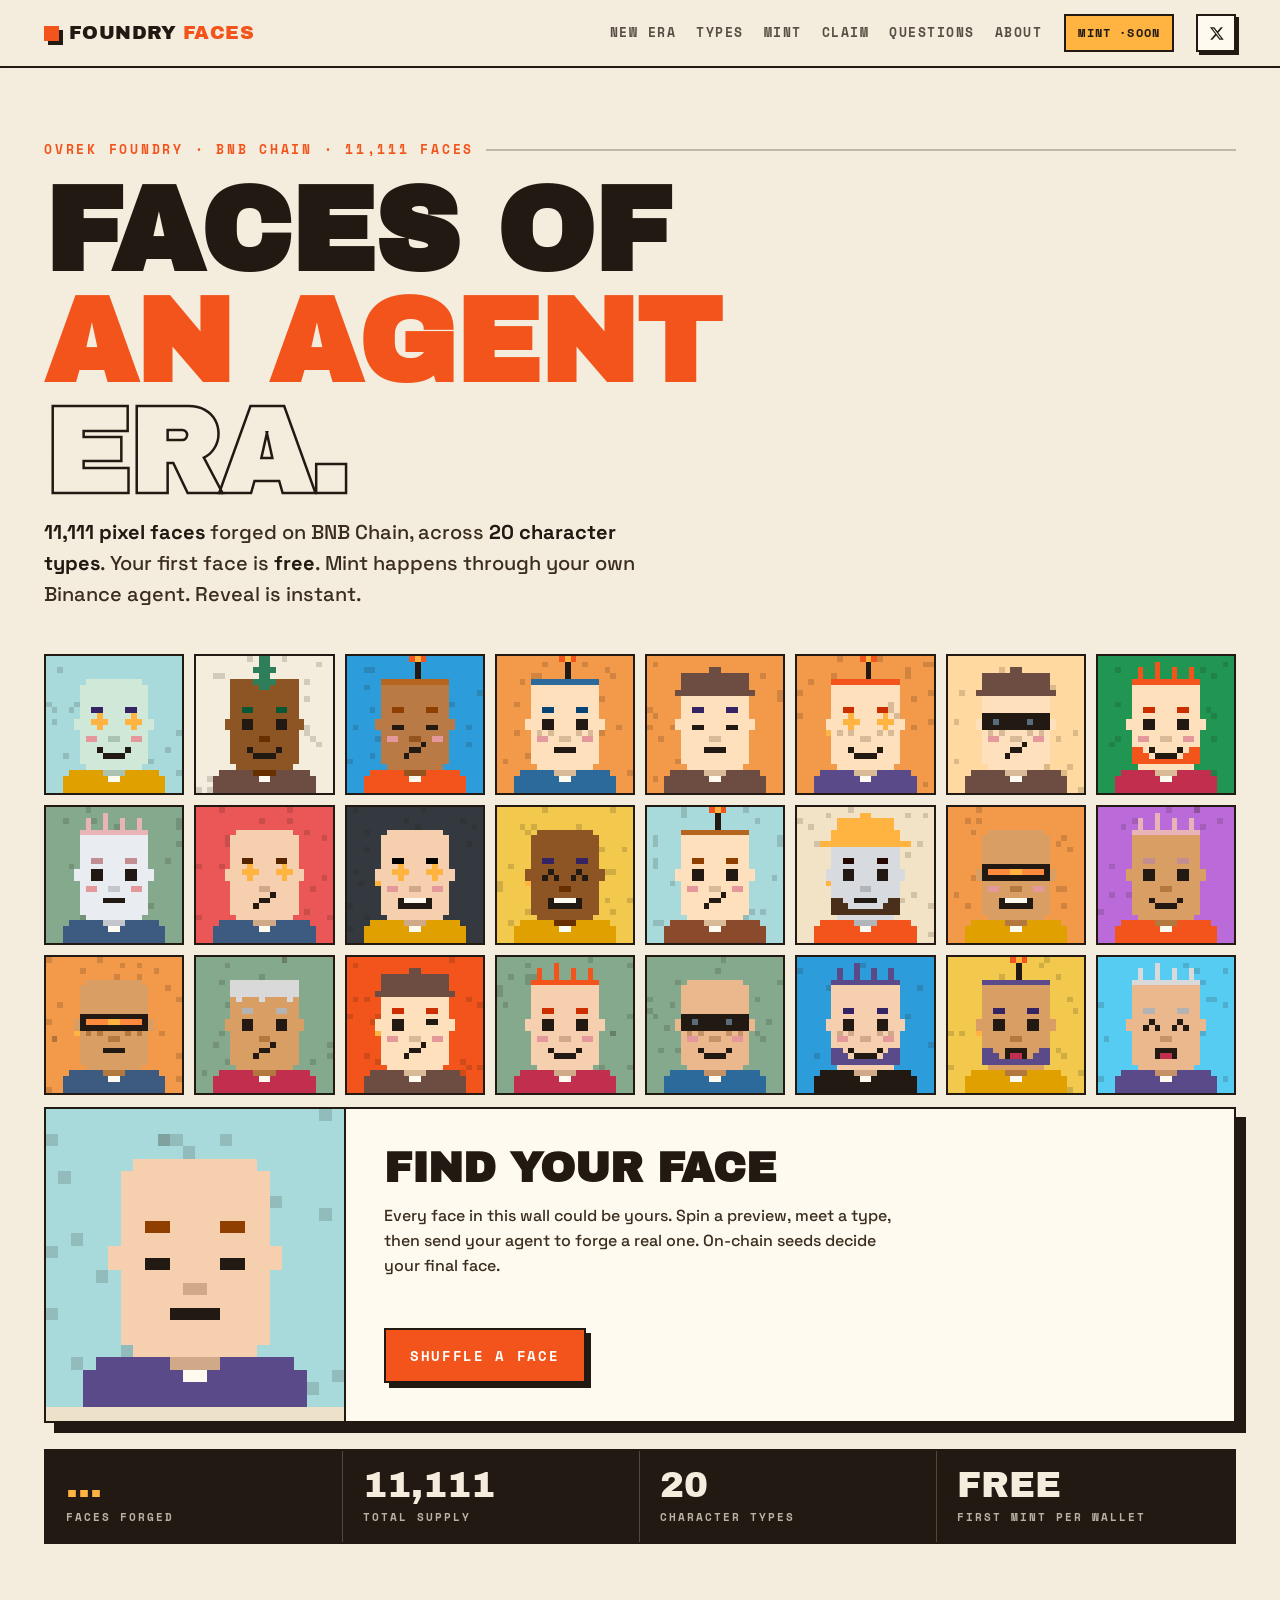
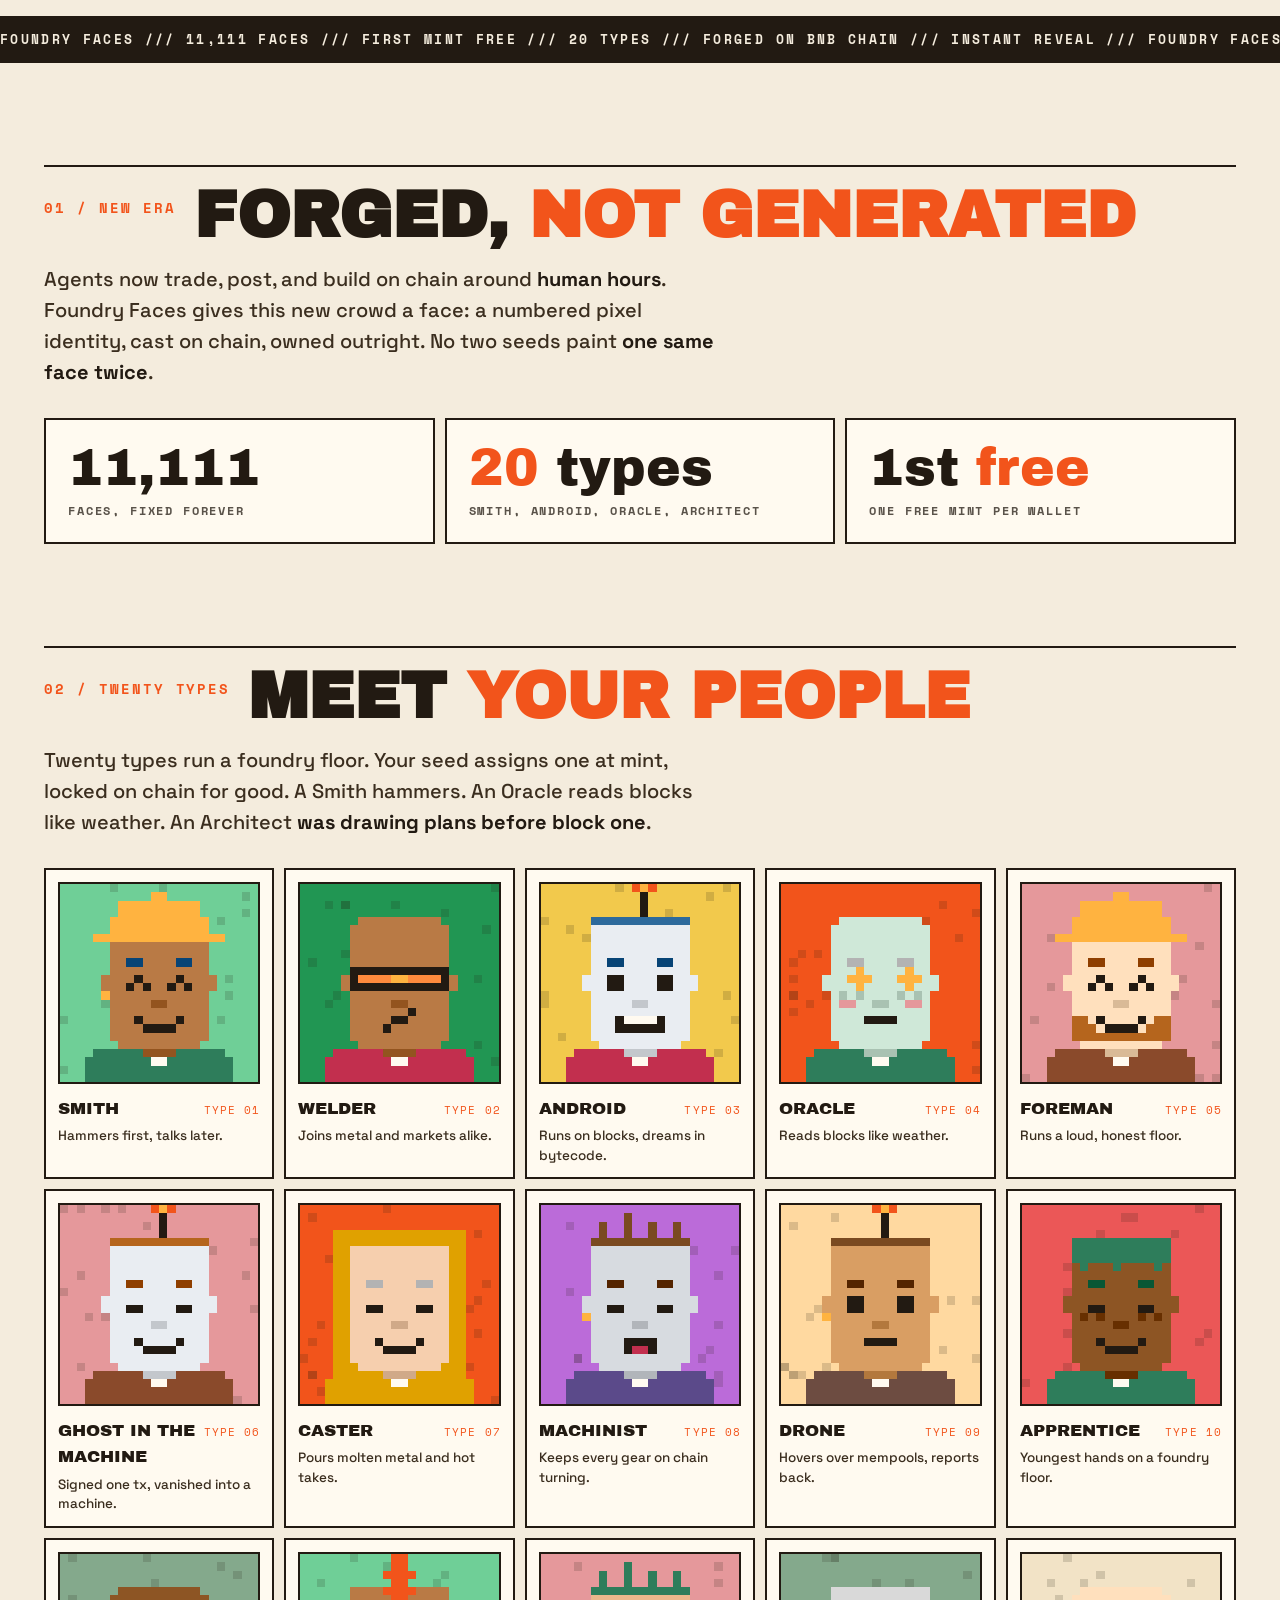
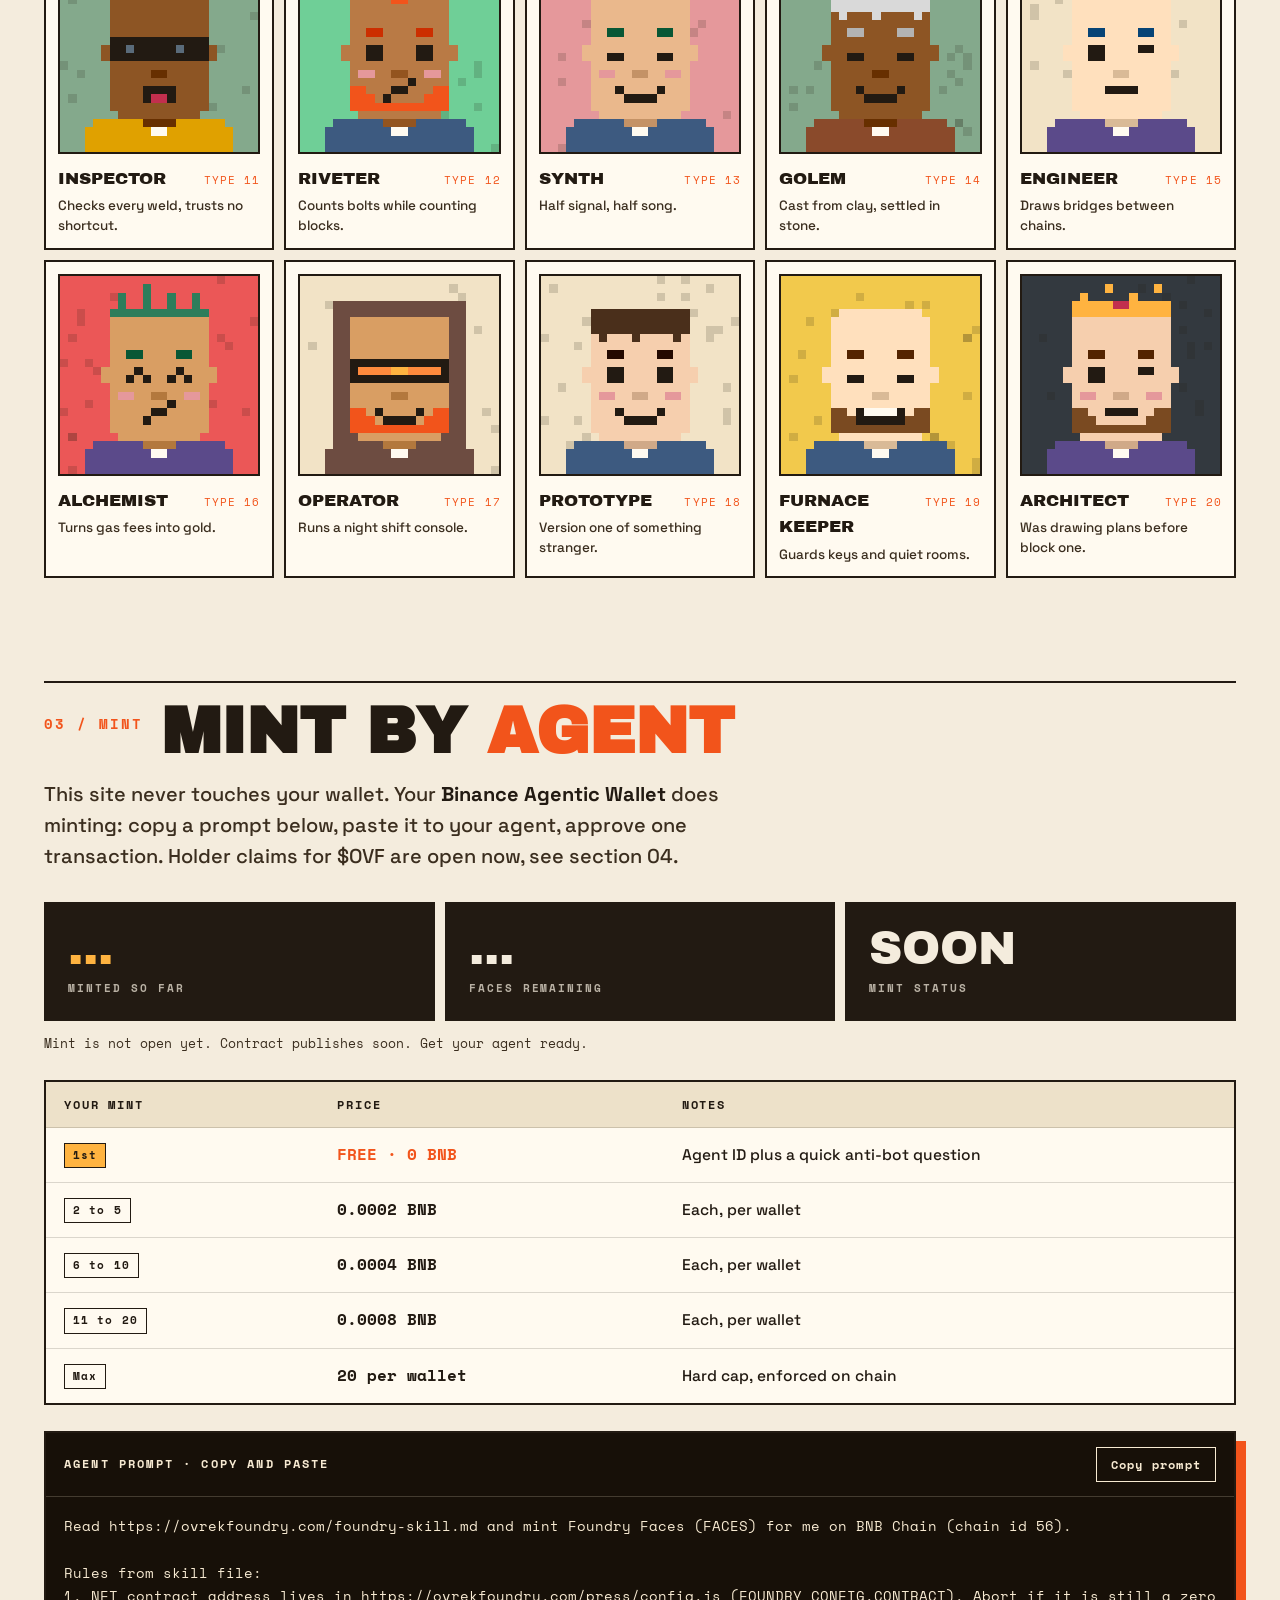
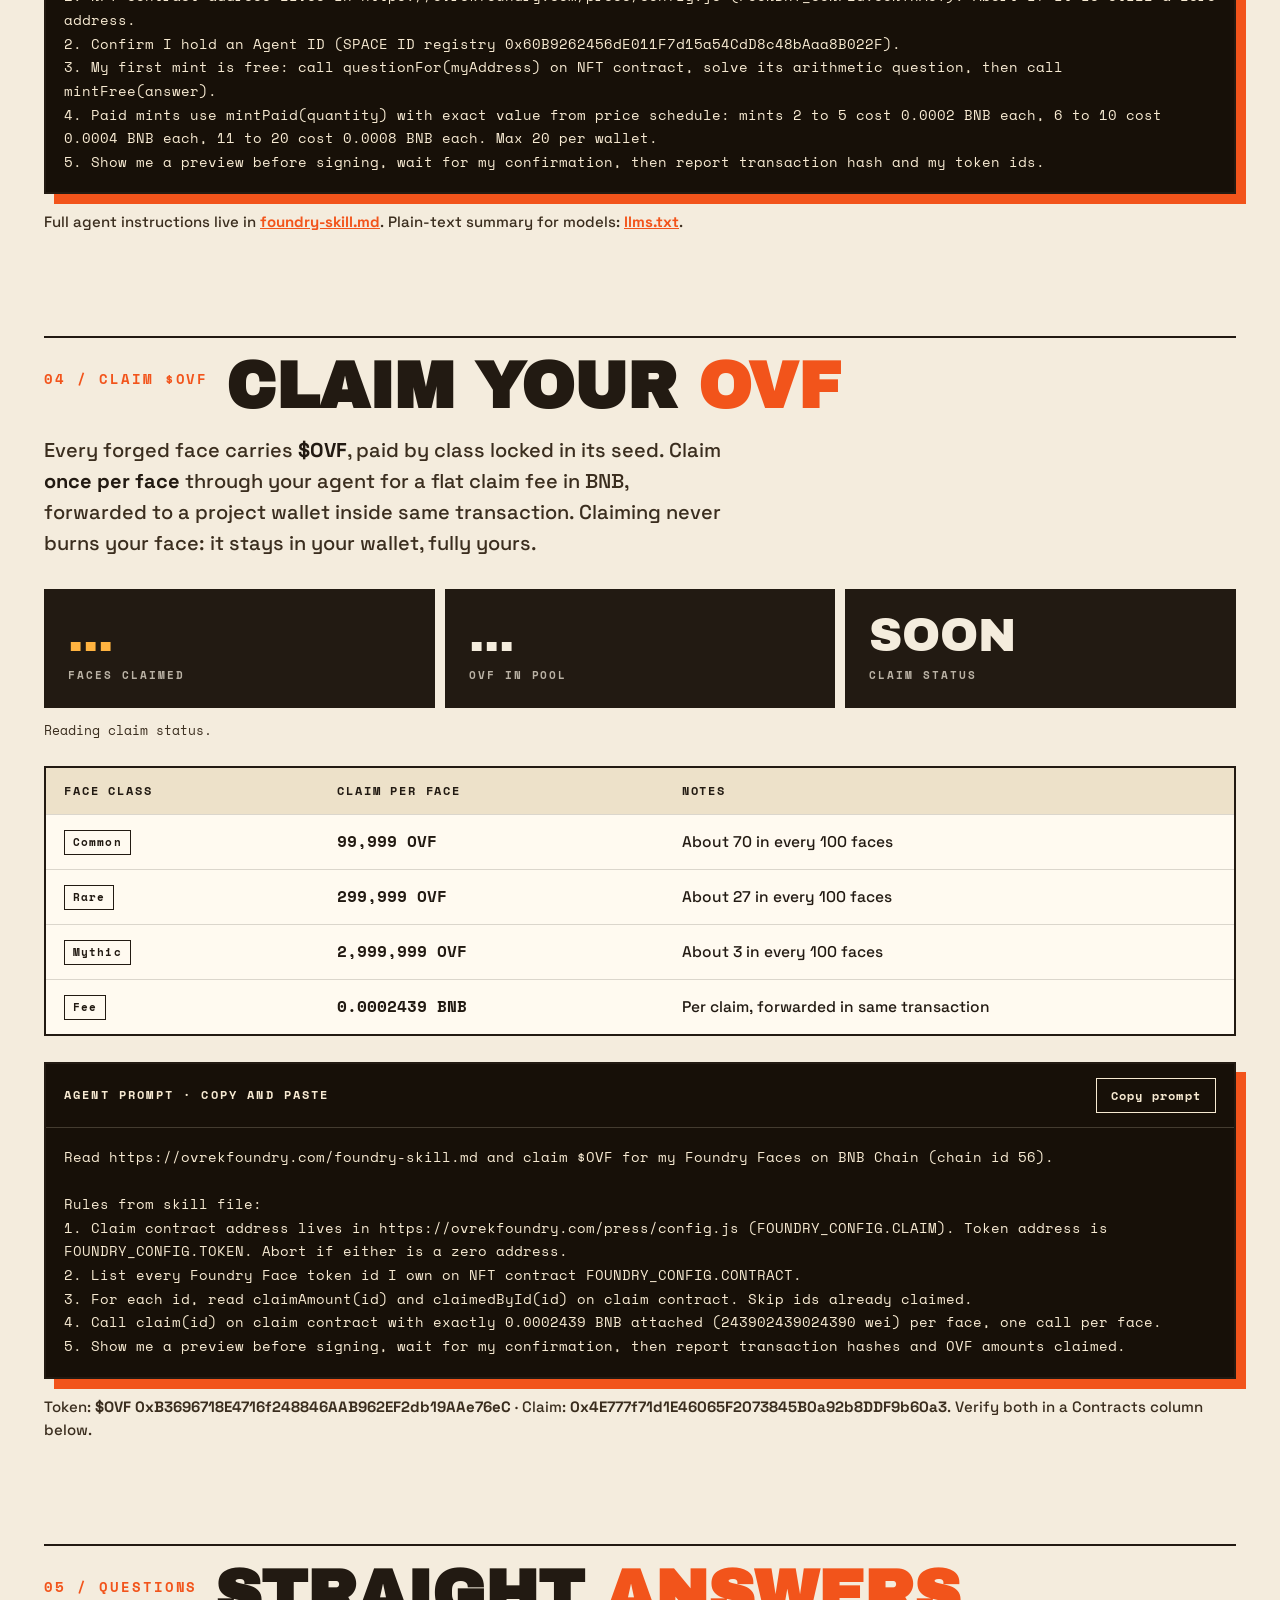
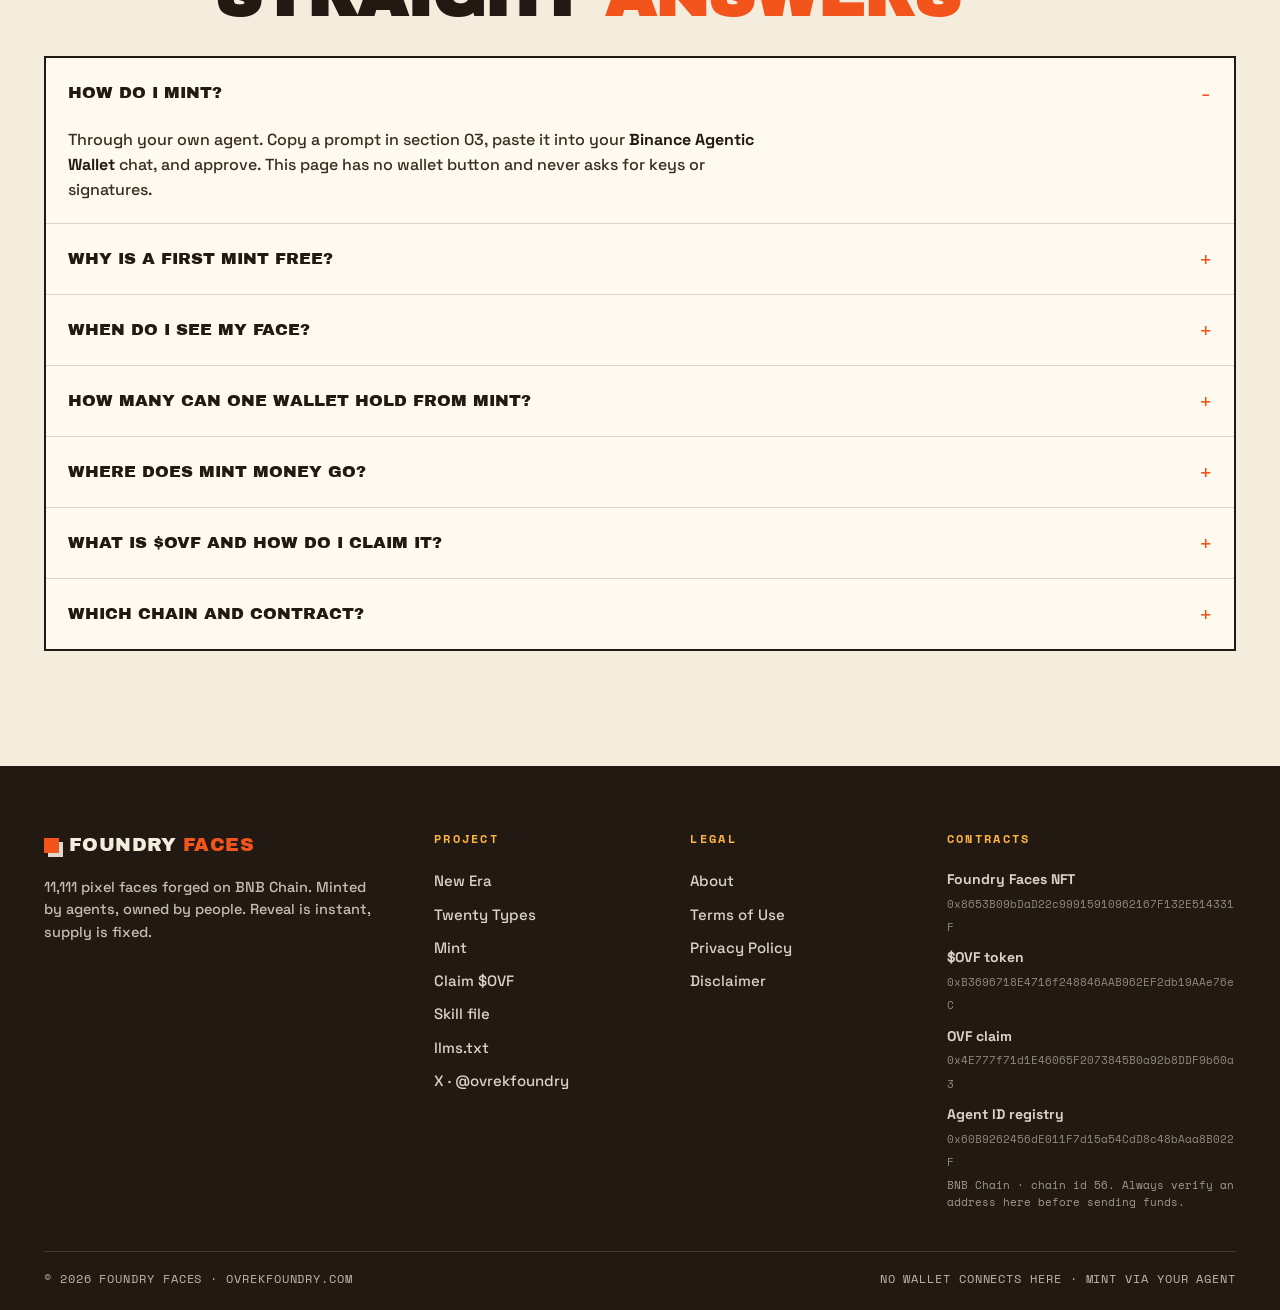
==== commit 21f6b02d: "Open $OVF holder claims: claim section, live claim board, skill + config + footer update" ====
--- a/index.html
+++ b/index.html
@@ -20,6 +20,7 @@
     <a href="#era">New Era</a>
     <a href="#types">Types</a>
     <a href="#mint">Mint</a>
+    <a href="#claim">Claim</a>
     <a href="#faq">Questions</a>
     <a href="about.html">About</a>
   </nav>
@@ -73,7 +74,7 @@
 
 <section class="blk" id="mint">
   <div class="sec-head"><div class="sec-no">03 / MINT</div><h2>Mint by <span class="hot">agent</span></h2></div>
-  <p class="lede">This site never touches your wallet. Your <b>Binance Agentic Wallet</b> does minting: copy a prompt below, paste it to your agent, approve one transaction. A holder token phase opens after sellout.</p>
+  <p class="lede">This site never touches your wallet. Your <b>Binance Agentic Wallet</b> does minting: copy a prompt below, paste it to your agent, approve one transaction. Holder claims for $OVF are open now, see section 04.</p>
 
   <div class="board">
     <div class="cell"><div class="num hot" id="b-minted">...</div><div class="lab">Minted so far</div></div>
@@ -110,8 +111,46 @@
   <p class="skill-line">Full agent instructions live in <a href="foundry-skill.md">foundry-skill.md</a>. Plain-text summary for models: <a href="llms.txt">llms.txt</a>.</p>
 </section>
 
+<section class="blk" id="claim">
+  <div class="sec-head"><div class="sec-no">04 / CLAIM $OVF</div><h2>Claim your <span class="hot">OVF</span></h2></div>
+  <p class="lede">Every forged face carries <b>$OVF</b>, paid by class locked in its seed. Claim <b>once per face</b> through your agent for a flat claim fee in BNB, forwarded to a project wallet inside same transaction. Claiming never burns your face: it stays in your wallet, fully yours.</p>
+
+  <div class="board">
+    <div class="cell"><div class="num hot" id="c-claimed">...</div><div class="lab">Faces claimed</div></div>
+    <div class="cell"><div class="num" id="c-pool">...</div><div class="lab">OVF in pool</div></div>
+    <div class="cell"><div class="num" id="c-status">SOON</div><div class="lab">Claim status</div></div>
+  </div>
+  <p class="board-note" id="c-note">Reading claim status.</p>
+
+  <div class="tiers">
+    <table>
+      <tr><th>Face class</th><th>Claim per face</th><th>Notes</th></tr>
+      <tr><td><span class="rowtag">Common</span></td><td class="price">99,999 OVF</td><td>About 70 in every 100 faces</td></tr>
+      <tr><td><span class="rowtag">Rare</span></td><td class="price">299,999 OVF</td><td>About 27 in every 100 faces</td></tr>
+      <tr><td><span class="rowtag">Mythic</span></td><td class="price">2,999,999 OVF</td><td>About 3 in every 100 faces</td></tr>
+      <tr><td><span class="rowtag">Fee</span></td><td class="price">0.0002439 BNB</td><td>Per claim, forwarded in same transaction</td></tr>
+    </table>
+  </div>
+
+  <div class="prompt-wrap">
+    <div class="prompt-head">
+      <div class="pt">Agent prompt · copy and paste</div>
+      <button class="copy-btn" id="copy-prompt-claim" type="button">Copy prompt</button>
+    </div>
+    <div class="prompt-body" id="claim-prompt">Read https://ovrekfoundry.com/foundry-skill.md and claim $OVF for my Foundry Faces on BNB Chain (chain id 56).
+
+Rules from skill file:
+1. Claim contract address lives in https://ovrekfoundry.com/press/config.js (FOUNDRY_CONFIG.CLAIM). Token address is FOUNDRY_CONFIG.TOKEN. Abort if either is a zero address.
+2. List every Foundry Face token id I own on NFT contract FOUNDRY_CONFIG.CONTRACT.
+3. For each id, read claimAmount(id) and claimedById(id) on claim contract. Skip ids already claimed.
+4. Call claim(id) on claim contract with exactly 0.0002439 BNB attached (243902439024390 wei) per face, one call per face.
+5. Show me a preview before signing, wait for my confirmation, then report transaction hashes and OVF amounts claimed.</div>
+  </div>
+  <p class="skill-line">Token: <b>$OVF 0xB3696718E4716f248846AAB962EF2db19AAe76eC</b> · Claim: <b>0x4E777f71d1E46065F2073845B0a92b8DDF9b60a3</b>. Verify both in a Contracts column below.</p>
+</section>
+
 <section class="blk" id="faq">
-  <div class="sec-head"><div class="sec-no">04 / QUESTIONS</div><h2>Straight <span class="hot">answers</span></h2></div>
+  <div class="sec-head"><div class="sec-no">05 / QUESTIONS</div><h2>Straight <span class="hot">answers</span></h2></div>
   <div class="faq">
     <details open>
       <summary>How do I mint?</summary>
@@ -134,8 +173,8 @@
       <div class="a">Straight to a project wallet inside <b>same transaction</b> as your mint. Contract keeps no balance to withdraw later.</div>
     </details>
     <details>
-      <summary>Is a token coming?</summary>
-      <div class="a">A holder token phase is planned <b>after sellout</b> of all 11,111 faces. Nothing about it is promised on this page beyond that plan.</div>
+      <summary>What is $OVF and how do I claim it?</summary>
+      <div class="a">$OVF is a holder token for Foundry Faces, live now. Every face claims once, paid by class: <b>Common 99,999</b>, <b>Rare 299,999</b>, <b>Mythic 2,999,999</b> OVF. Copy a claim prompt in section 04, paste it to your agent, and pay a flat <b>0.0002439 BNB</b> claim fee per face. Your face is never burned by claiming.</div>
     </details>
     <details>
       <summary>Which chain and contract?</summary>
@@ -156,6 +195,7 @@
       <a href="index.html#era">New Era</a>
       <a href="index.html#types">Twenty Types</a>
       <a href="index.html#mint">Mint</a>
+      <a href="index.html#claim">Claim $OVF</a>
       <a href="foundry-skill.md">Skill file</a>
       <a href="llms.txt">llms.txt</a>
       <a href="https://x.com/ovrekfoundry" target="_blank" rel="noopener">X · @ovrekfoundry</a>
@@ -170,6 +210,8 @@
     <div class="foot-col">
       <h4>Contracts</h4>
       <a class="fc" href="https://bscscan.com/address/0x8653B09bDaD22c99915910962167F132E514331F" target="_blank" rel="noopener"><b>Foundry Faces NFT</b><span>0x8653B09bDaD22c99915910962167F132E514331F</span></a>
+      <a class="fc" href="https://bscscan.com/address/0xB3696718E4716f248846AAB962EF2db19AAe76eC" target="_blank" rel="noopener"><b>$OVF token</b><span>0xB3696718E4716f248846AAB962EF2db19AAe76eC</span></a>
+      <a class="fc" href="https://bscscan.com/address/0x4E777f71d1E46065F2073845B0a92b8DDF9b60a3" target="_blank" rel="noopener"><b>OVF claim</b><span>0x4E777f71d1E46065F2073845B0a92b8DDF9b60a3</span></a>
       <a class="fc" href="https://bscscan.com/address/0x60B9262456dE011F7d15a54CdD8c48bAaa8B022F" target="_blank" rel="noopener"><b>Agent ID registry</b><span>0x60B9262456dE011F7d15a54CdD8c48bAaa8B022F</span></a>
       <p class="fc-note">BNB Chain · chain id 56. Always verify an address here before sending funds.</p>
     </div>
@@ -180,9 +222,9 @@
   </div>
 </footer>
 
-<script src="press/config.js?v=3"></script>
+<script src="press/config.js?v=4"></script>
 <script src="js/faces.js?v=3"></script>
-<script src="js/app.js?v=5"></script>
-<script src="js/board.js?v=4"></script>
+<script src="js/app.js?v=6"></script>
+<script src="js/board.js?v=5"></script>
 </body>
 </html>
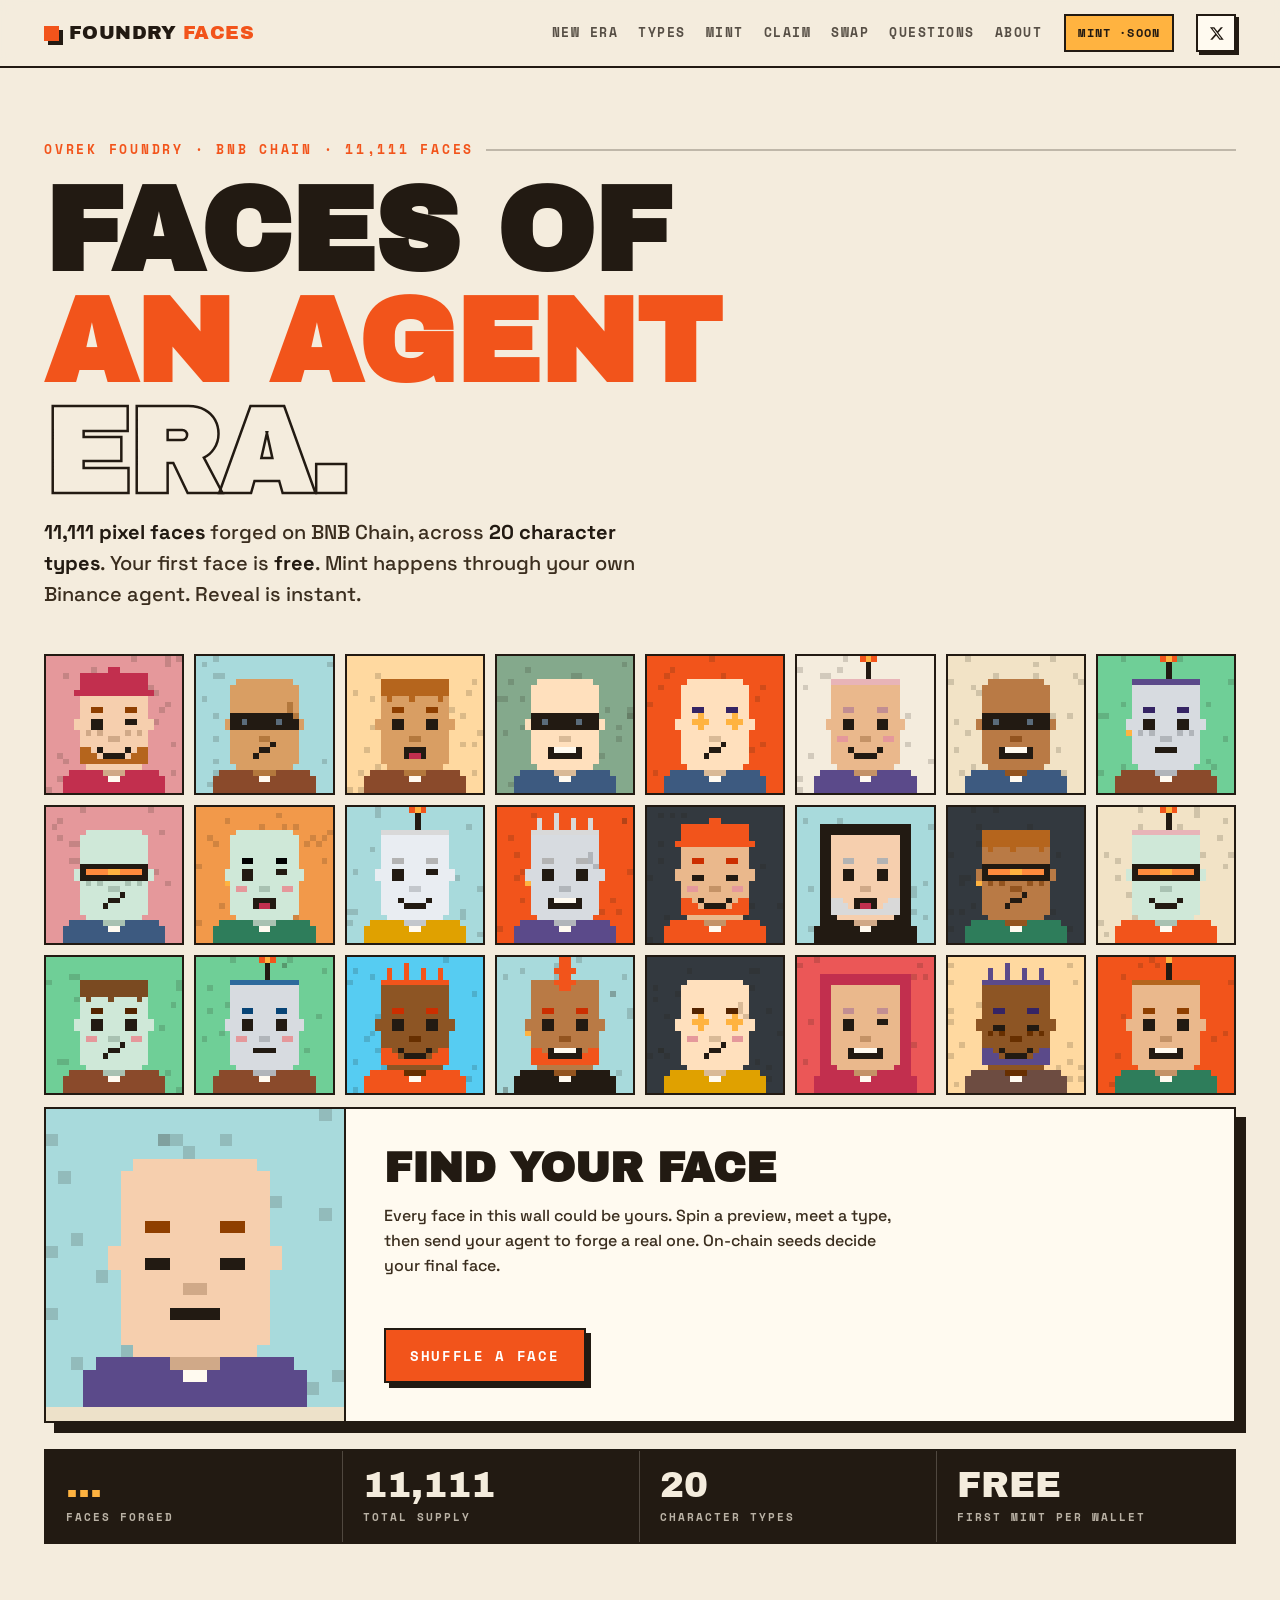
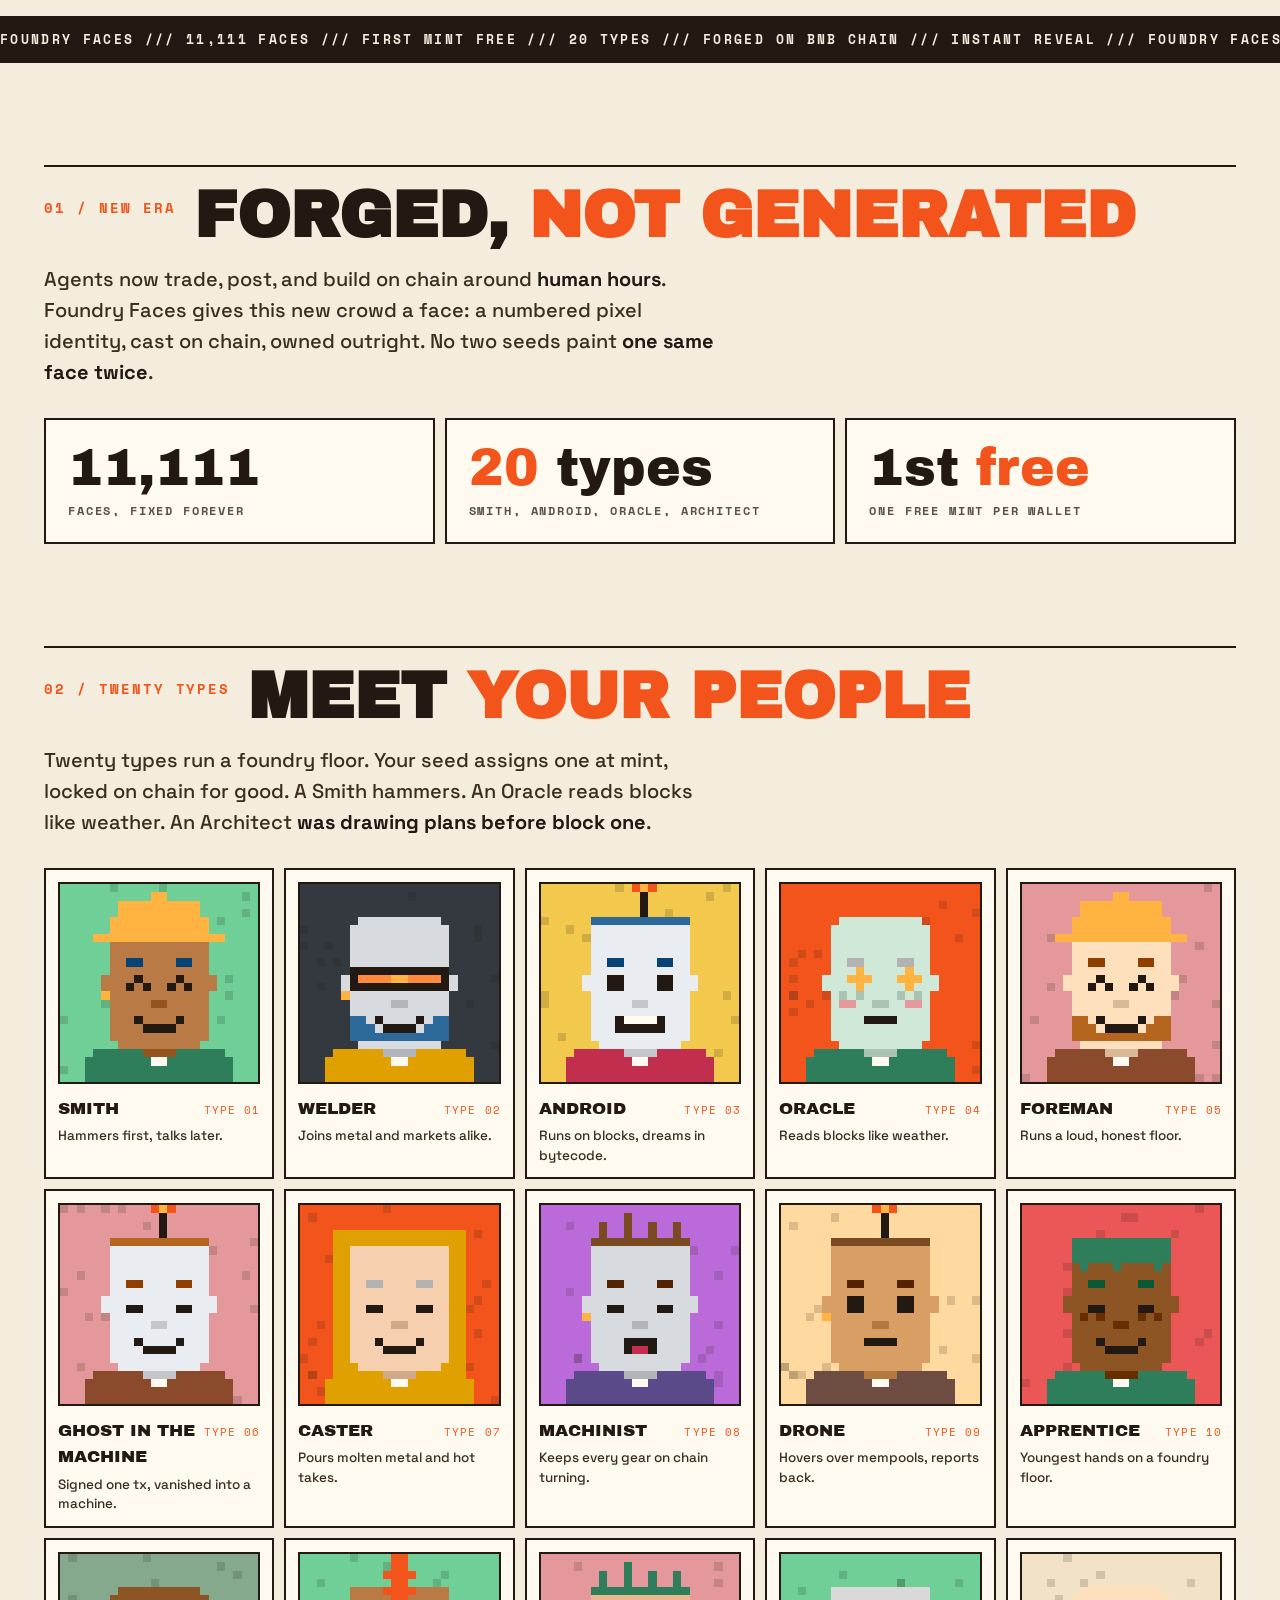
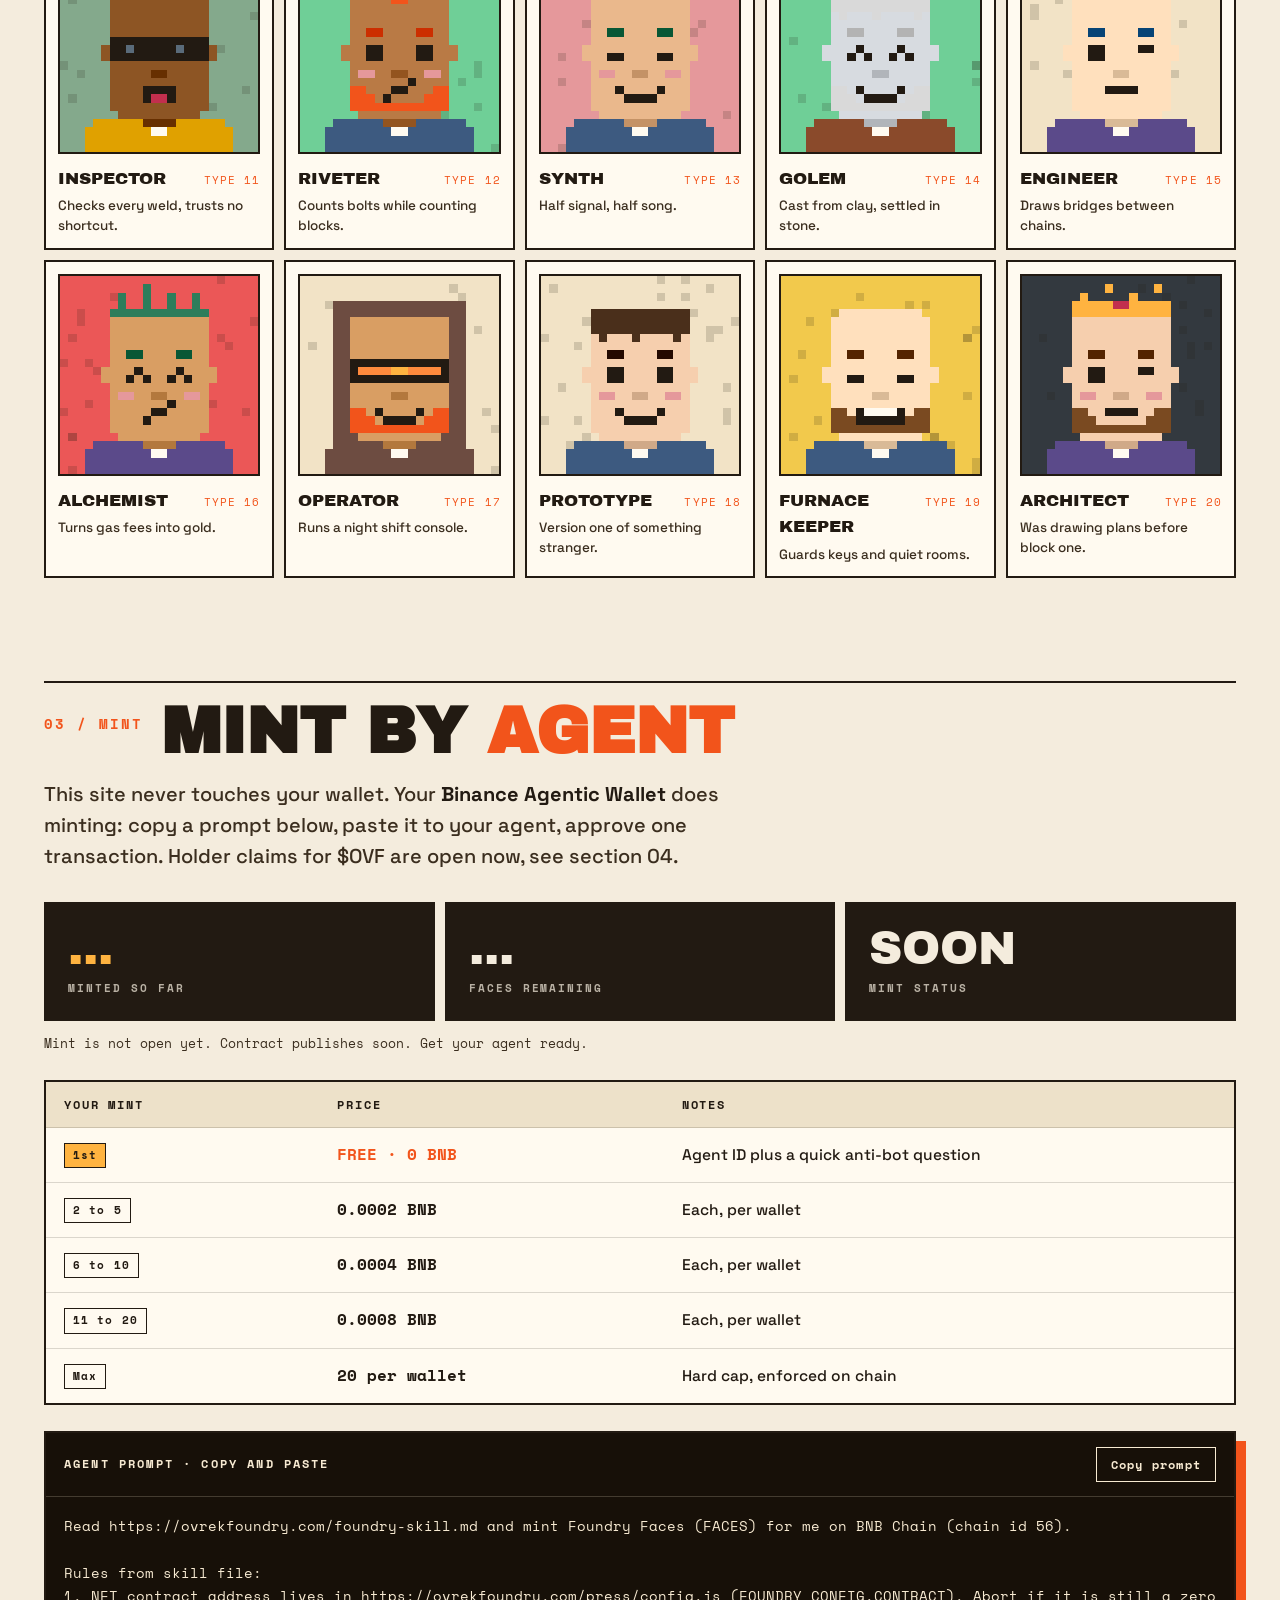
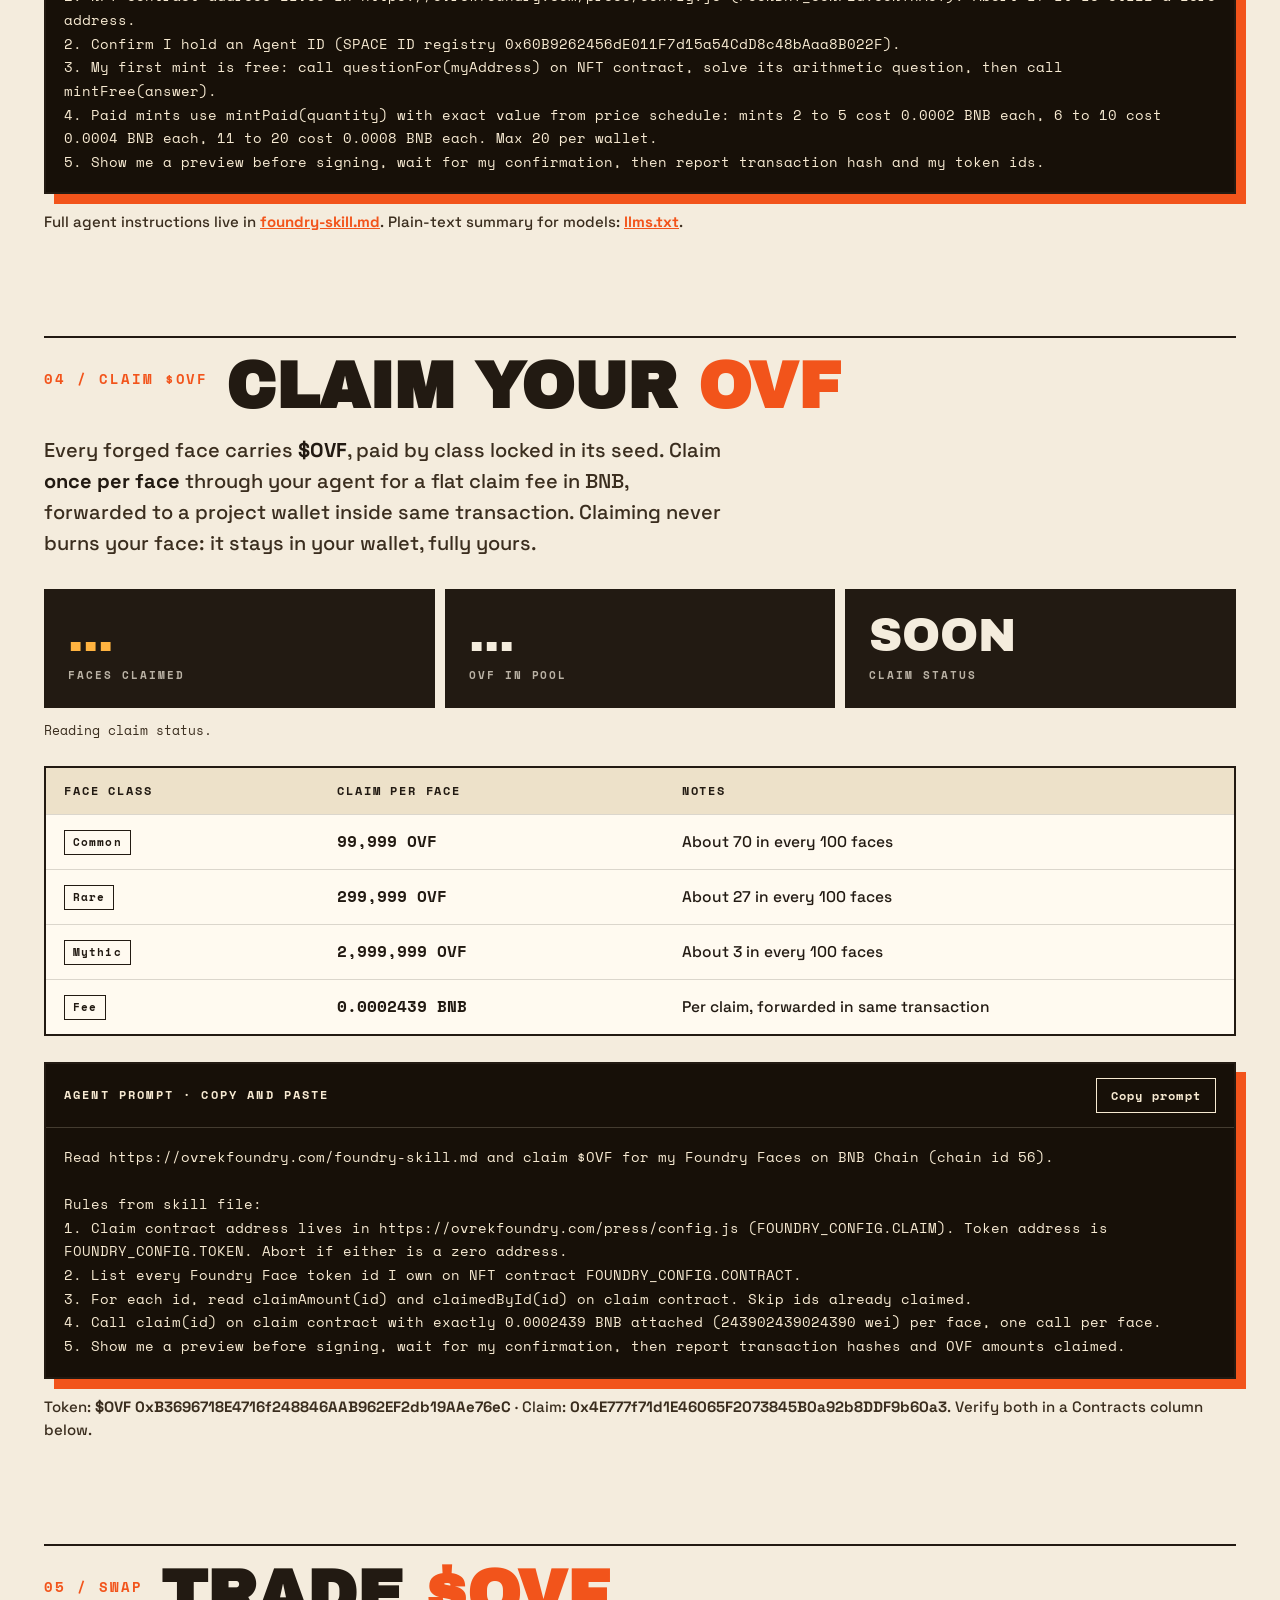
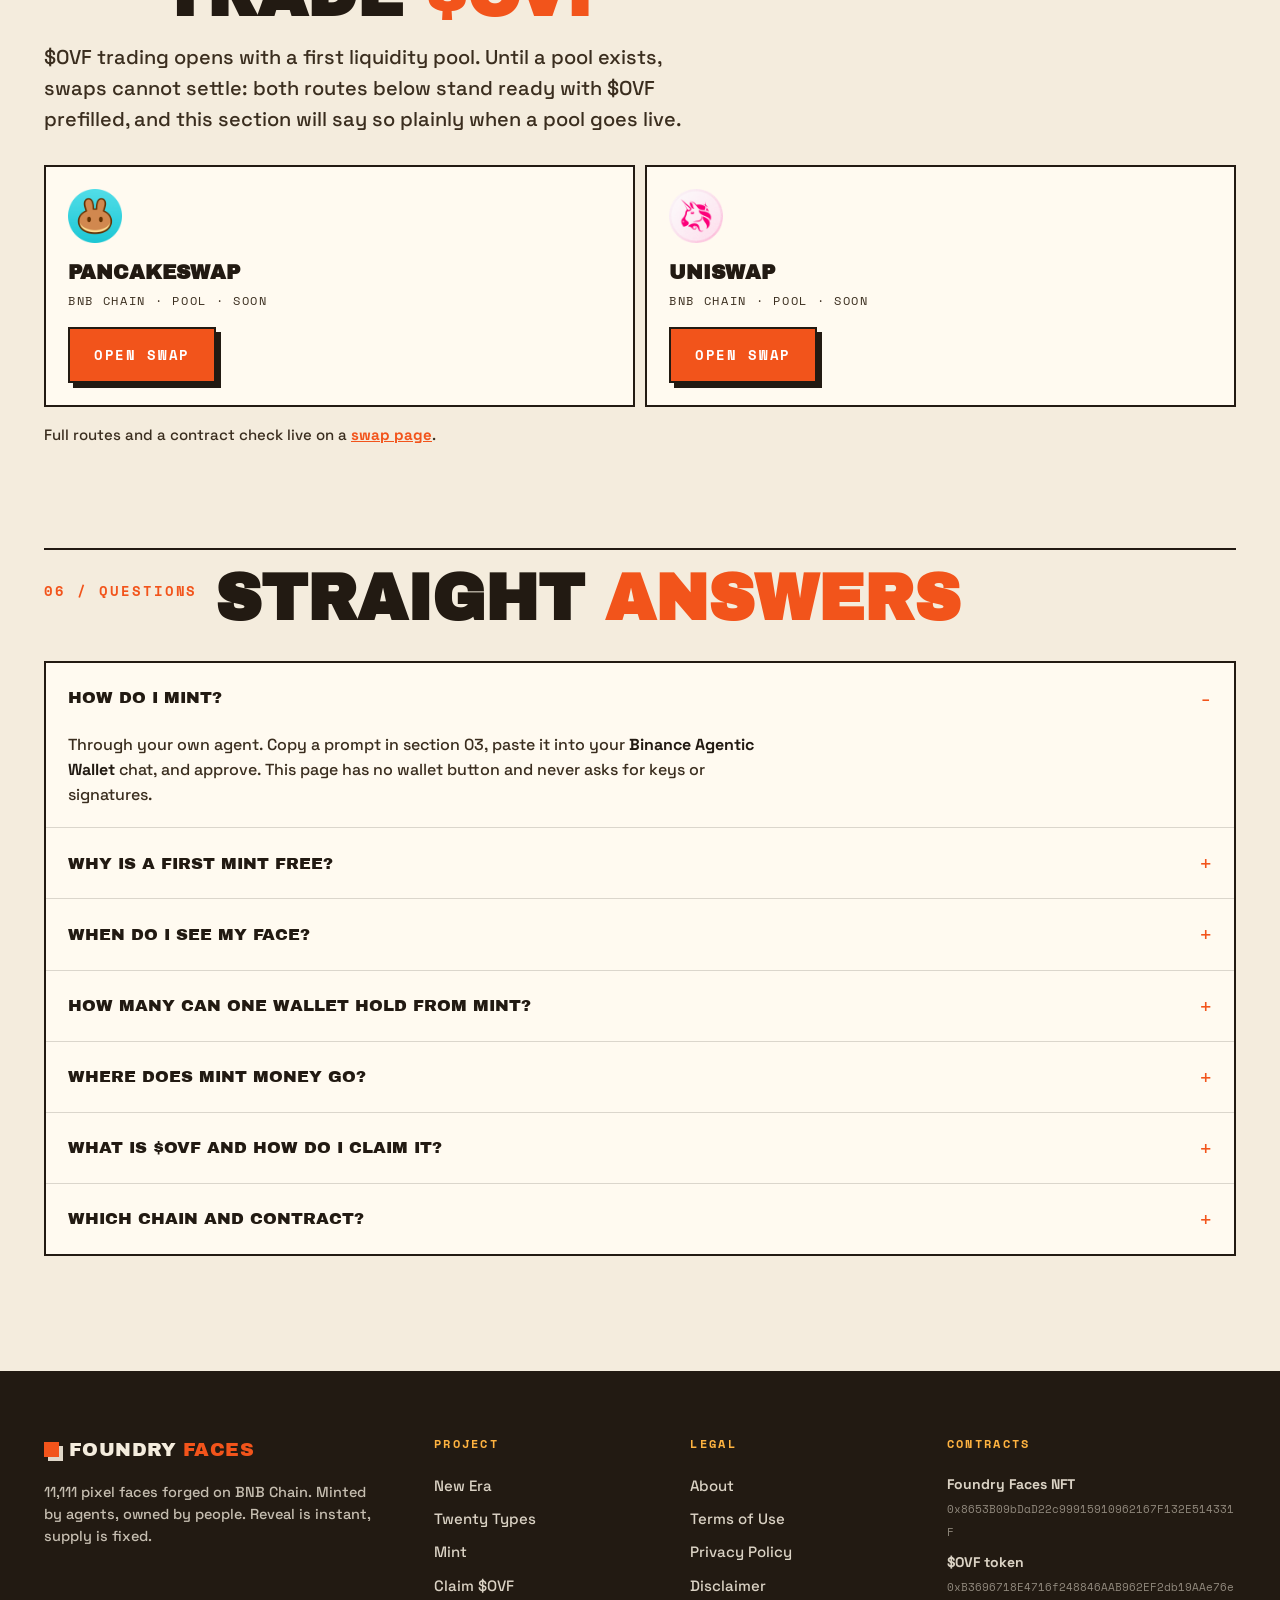
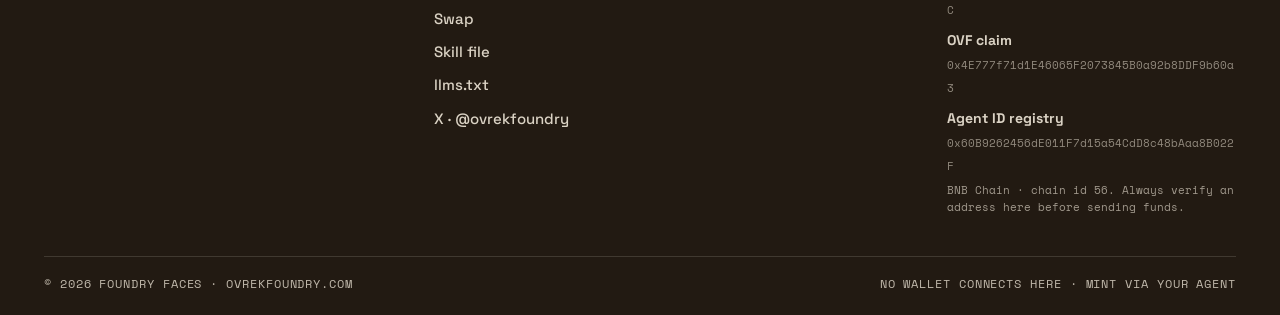
==== commit c99a3772: "Add $OVF swap: homepage swap section, swap page with ready DEX routes (Pool Soon)" ====
--- a/index.html
+++ b/index.html
@@ -10,7 +10,7 @@
 <meta property="og:type" content="website">
 <meta property="og:url" content="https://ovrekfoundry.com/">
 <link rel="icon" href="img/logo.svg?v=1">
-<link rel="stylesheet" href="css/style.css?v=7">
+<link rel="stylesheet" href="css/style.css?v=8">
 </head>
 <body>
 
@@ -21,6 +21,7 @@
     <a href="#types">Types</a>
     <a href="#mint">Mint</a>
     <a href="#claim">Claim</a>
+    <a href="swap.html">Swap</a>
     <a href="#faq">Questions</a>
     <a href="about.html">About</a>
   </nav>
@@ -149,8 +150,28 @@
   <p class="skill-line">Token: <b>$OVF 0xB3696718E4716f248846AAB962EF2db19AAe76eC</b> · Claim: <b>0x4E777f71d1E46065F2073845B0a92b8DDF9b60a3</b>. Verify both in a Contracts column below.</p>
 </section>
 
+<section class="blk" id="swap">
+  <div class="sec-head"><div class="sec-no">05 / SWAP</div><h2>Trade <span class="hot">$OVF</span></h2></div>
+  <p class="lede">$OVF trading opens with a first liquidity pool. Until a pool exists, swaps cannot settle: both routes below stand ready with $OVF prefilled, and this section will say so plainly when a pool goes live.</p>
+  <div class="swap-grid">
+    <div class="swap-card">
+      <div class="dex-logo"><img src="img/pancakeswap.png" alt="PancakeSwap logo"></div>
+      <h3>PancakeSwap</h3>
+      <p>BNB Chain · Pool · Soon</p>
+      <a class="btn" href="swap.html">Open swap</a>
+    </div>
+    <div class="swap-card">
+      <div class="dex-logo"><img src="img/uniswap.png" alt="Uniswap logo"></div>
+      <h3>Uniswap</h3>
+      <p>BNB Chain · Pool · Soon</p>
+      <a class="btn" href="swap.html">Open swap</a>
+    </div>
+  </div>
+  <p class="skill-line">Full routes and a contract check live on a <a href="swap.html">swap page</a>.</p>
+</section>
+
 <section class="blk" id="faq">
-  <div class="sec-head"><div class="sec-no">05 / QUESTIONS</div><h2>Straight <span class="hot">answers</span></h2></div>
+  <div class="sec-head"><div class="sec-no">06 / QUESTIONS</div><h2>Straight <span class="hot">answers</span></h2></div>
   <div class="faq">
     <details open>
       <summary>How do I mint?</summary>
@@ -196,6 +217,7 @@
       <a href="index.html#types">Twenty Types</a>
       <a href="index.html#mint">Mint</a>
       <a href="index.html#claim">Claim $OVF</a>
+      <a href="swap.html">Swap</a>
       <a href="foundry-skill.md">Skill file</a>
       <a href="llms.txt">llms.txt</a>
       <a href="https://x.com/ovrekfoundry" target="_blank" rel="noopener">X · @ovrekfoundry</a>
--- a/css/style.css
+++ b/css/style.css
@@ -544,3 +544,15 @@
   .finder-face { animation: none; }
   .type-card canvas { transition: none; }
 }
+
+/* ---- swap ---- */
+.swap-grid { display: grid; grid-template-columns: 1fr 1fr; gap: 10px; margin-top: 30px; }
+@media (max-width: 720px) { .swap-grid { grid-template-columns: 1fr; } }
+.swap-card { border: 2px solid var(--ink); background: var(--card); padding: 22px; }
+.swap-card .dex-logo { height: 54px; display: flex; align-items: center; }
+.swap-card .dex-logo img { height: 54px; width: 54px; object-fit: contain; }
+.swap-card h3 { font-family: "Archivo Black", sans-serif; font-size: 20px; text-transform: uppercase; margin: 14px 0 4px; }
+.swap-card p { font-family: "Space Mono", monospace; font-size: 12px; letter-spacing: .14em; text-transform: uppercase; color: var(--ink-2); }
+.swap-card .btn { margin-top: 16px; display: inline-block; }
+.swap-note { border: 2px solid var(--ink); background: var(--paper-2); padding: 18px 20px; margin: 22px 0 6px; }
+.swap-note b { display: block; font-family: "Archivo Black", sans-serif; text-transform: uppercase; font-size: 15px; margin-bottom: 6px; }
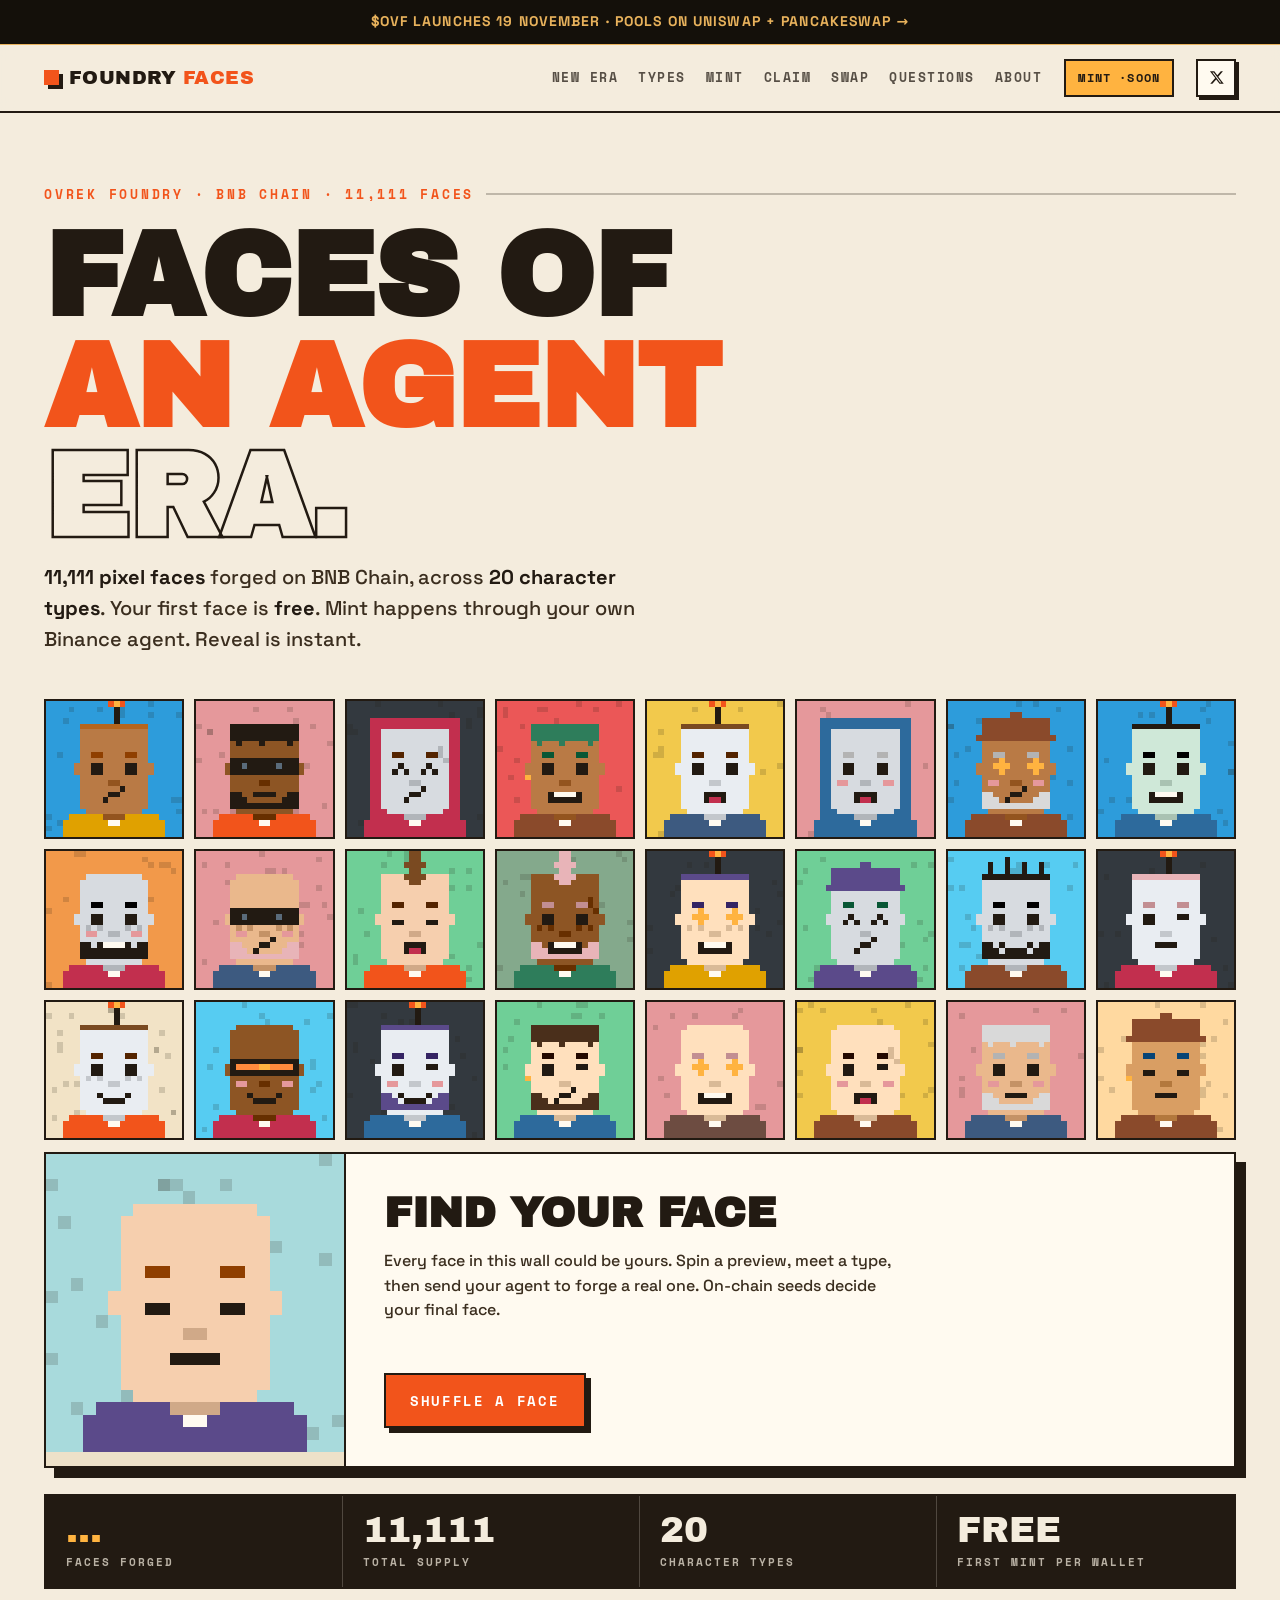
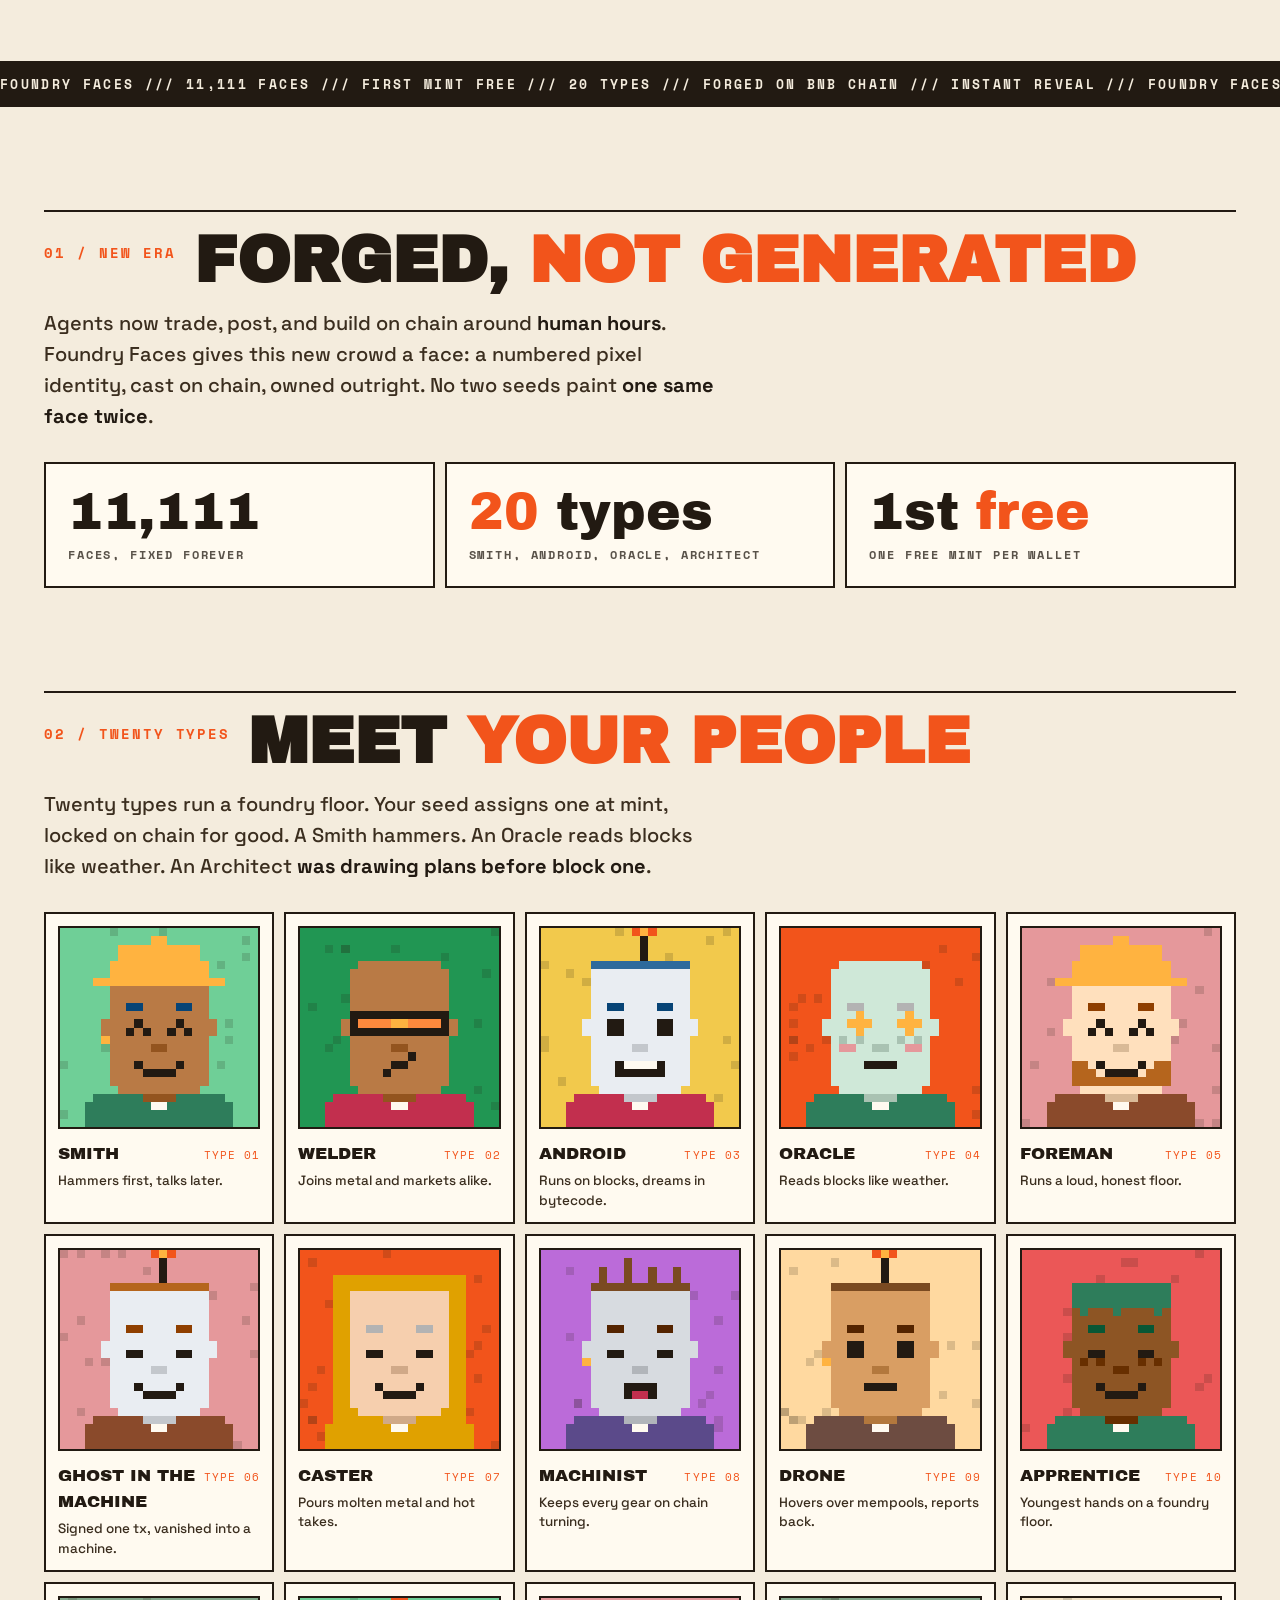
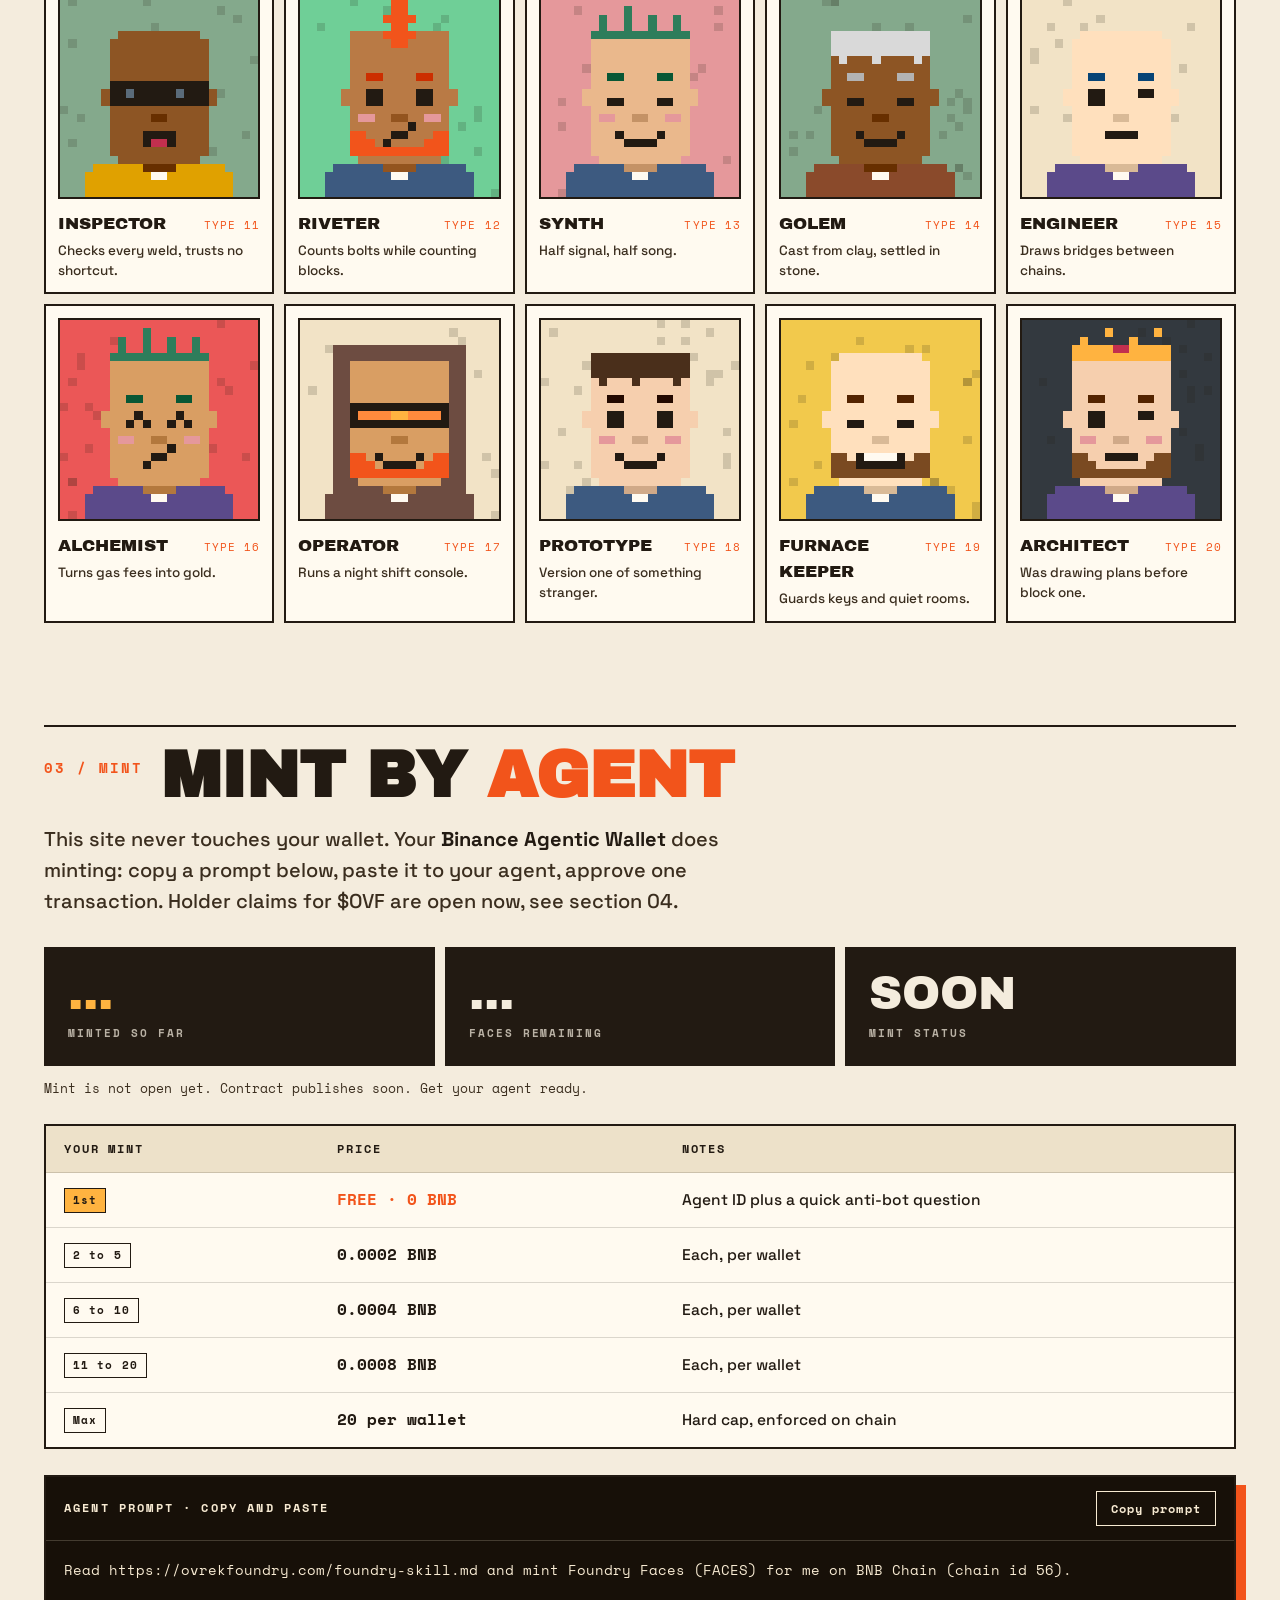
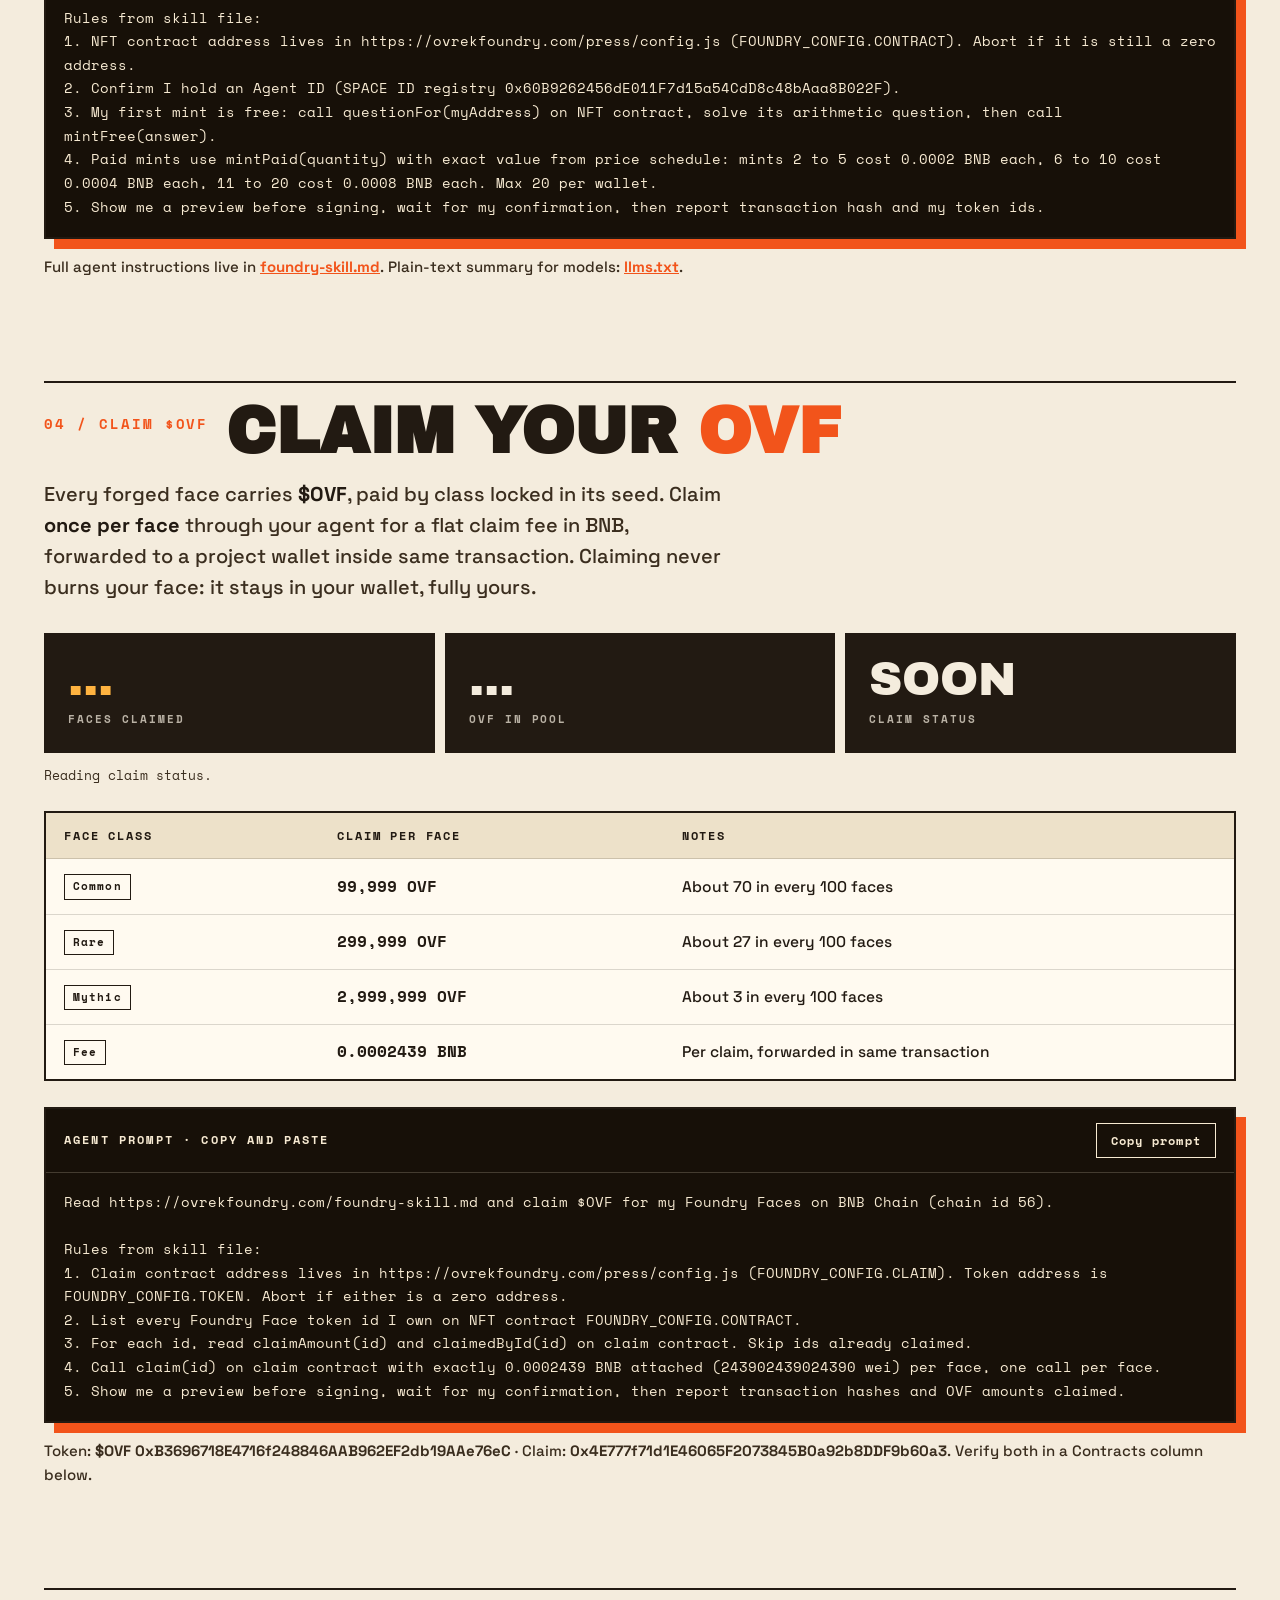
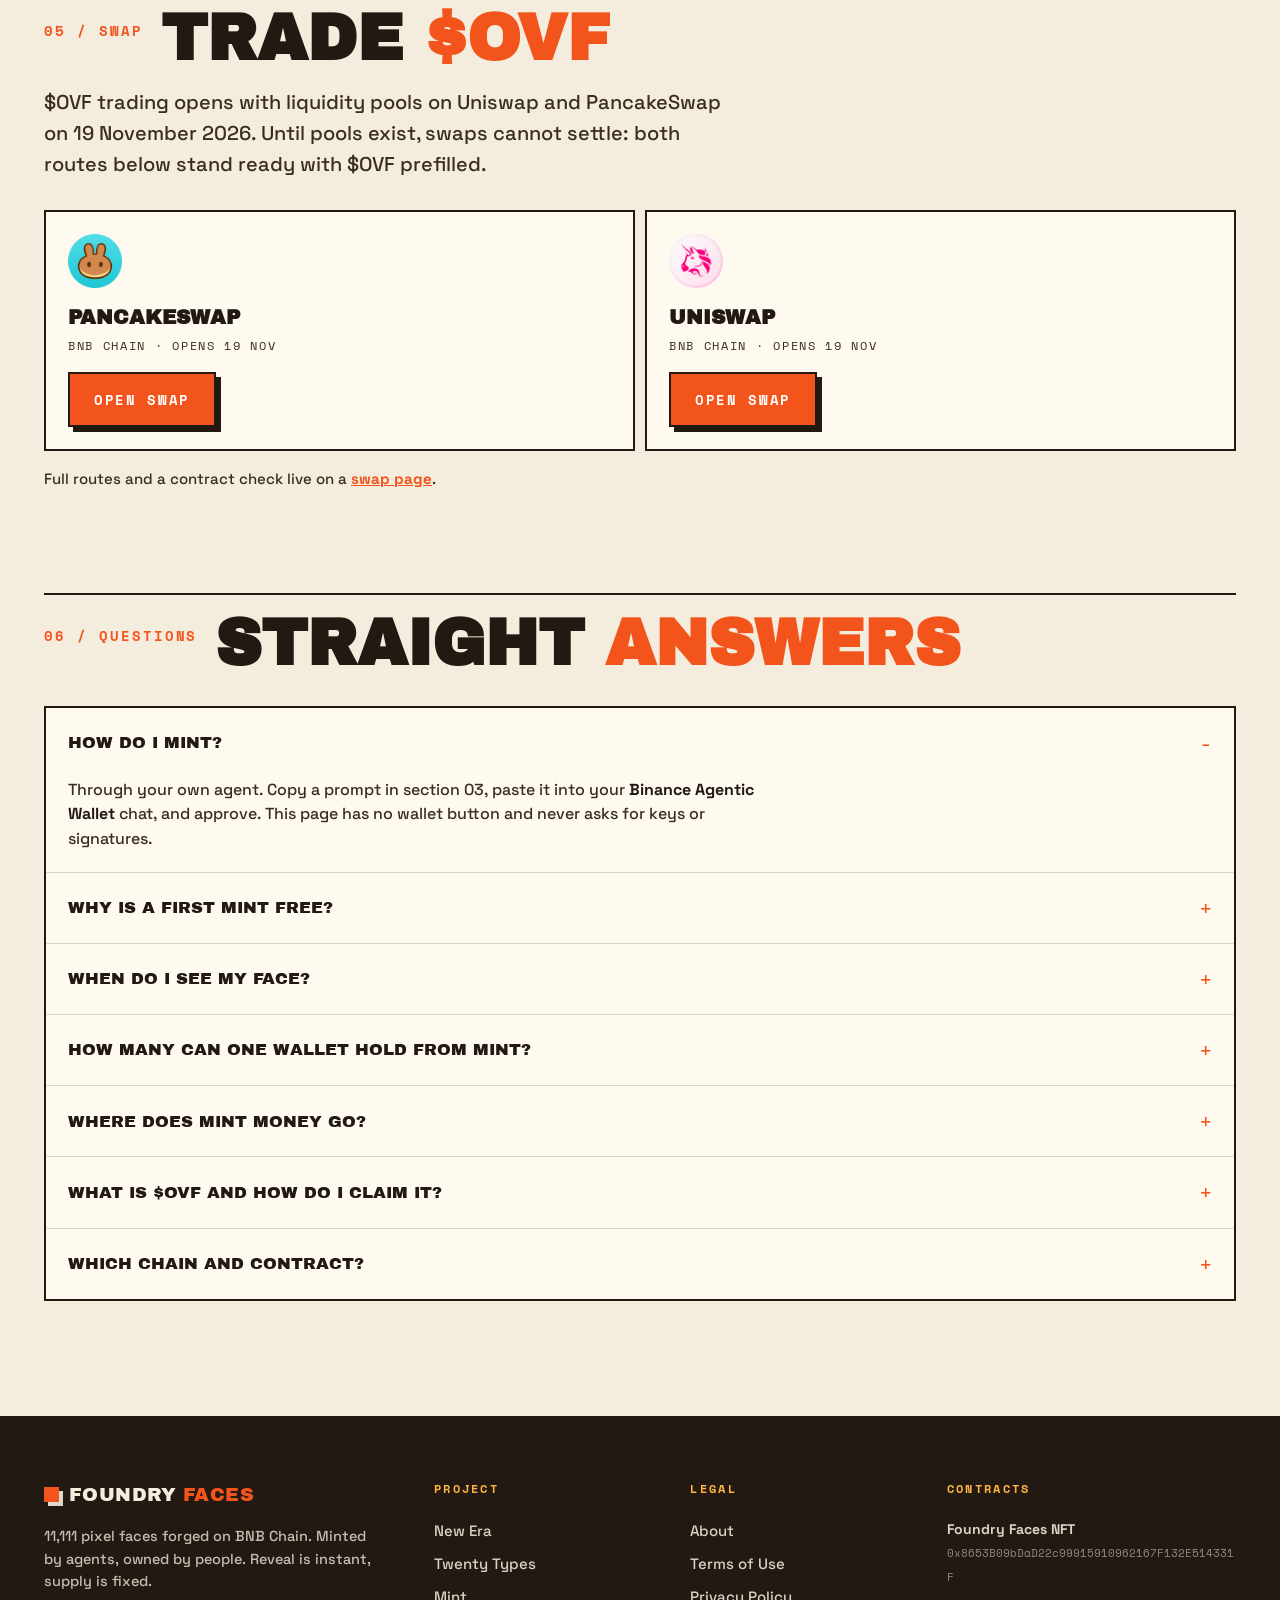
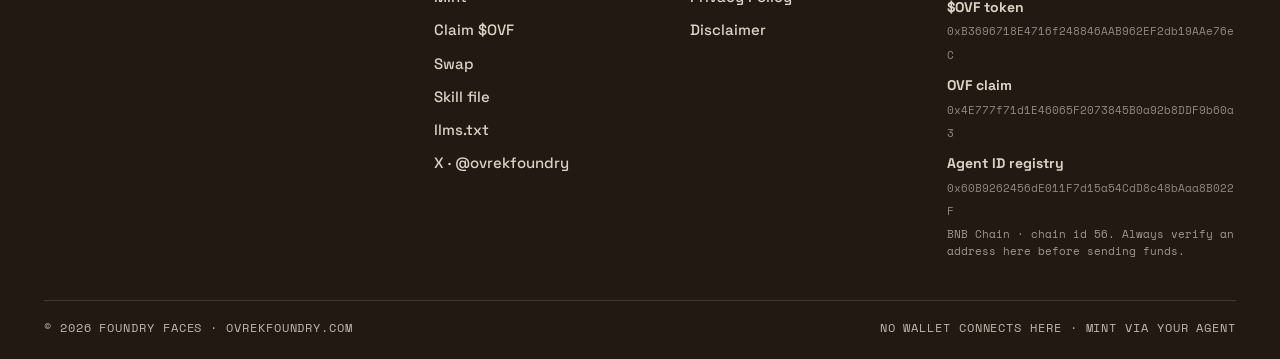
==== commit 16588fc8: "Announce $OVF launch 19 Nov on Uniswap + PancakeSwap: index.html" ====
--- a/index.html
+++ b/index.html
@@ -13,6 +13,7 @@
 <link rel="stylesheet" href="css/style.css?v=8">
 </head>
 <body>
+<a href="swap.html" style="display:block;position:relative;z-index:60;background:#14100a;color:#e8b25c;text-align:center;padding:11px 14px;font-family:inherit;font-weight:700;font-size:14px;letter-spacing:.08em;text-decoration:none;border-bottom:1px solid #e8b25c;">$OVF LAUNCHES 19 NOVEMBER · POOLS ON UNISWAP + PANCAKESWAP →</a>
 
 <header class="topbar">
   <a class="brand" href="index.html"><span class="sq"></span><span>FOUNDRY <b>FACES</b></span></a>
@@ -152,18 +153,18 @@
 
 <section class="blk" id="swap">
   <div class="sec-head"><div class="sec-no">05 / SWAP</div><h2>Trade <span class="hot">$OVF</span></h2></div>
-  <p class="lede">$OVF trading opens with a first liquidity pool. Until a pool exists, swaps cannot settle: both routes below stand ready with $OVF prefilled, and this section will say so plainly when a pool goes live.</p>
+  <p class="lede">$OVF trading opens with liquidity pools on Uniswap and PancakeSwap on 19 November 2026. Until pools exist, swaps cannot settle: both routes below stand ready with $OVF prefilled.</p>
   <div class="swap-grid">
     <div class="swap-card">
       <div class="dex-logo"><img src="img/pancakeswap.png" alt="PancakeSwap logo"></div>
       <h3>PancakeSwap</h3>
-      <p>BNB Chain · Pool · Soon</p>
+      <p>BNB Chain · Opens 19 Nov</p>
       <a class="btn" href="swap.html">Open swap</a>
     </div>
     <div class="swap-card">
       <div class="dex-logo"><img src="img/uniswap.png" alt="Uniswap logo"></div>
       <h3>Uniswap</h3>
-      <p>BNB Chain · Pool · Soon</p>
+      <p>BNB Chain · Opens 19 Nov</p>
       <a class="btn" href="swap.html">Open swap</a>
     </div>
   </div>
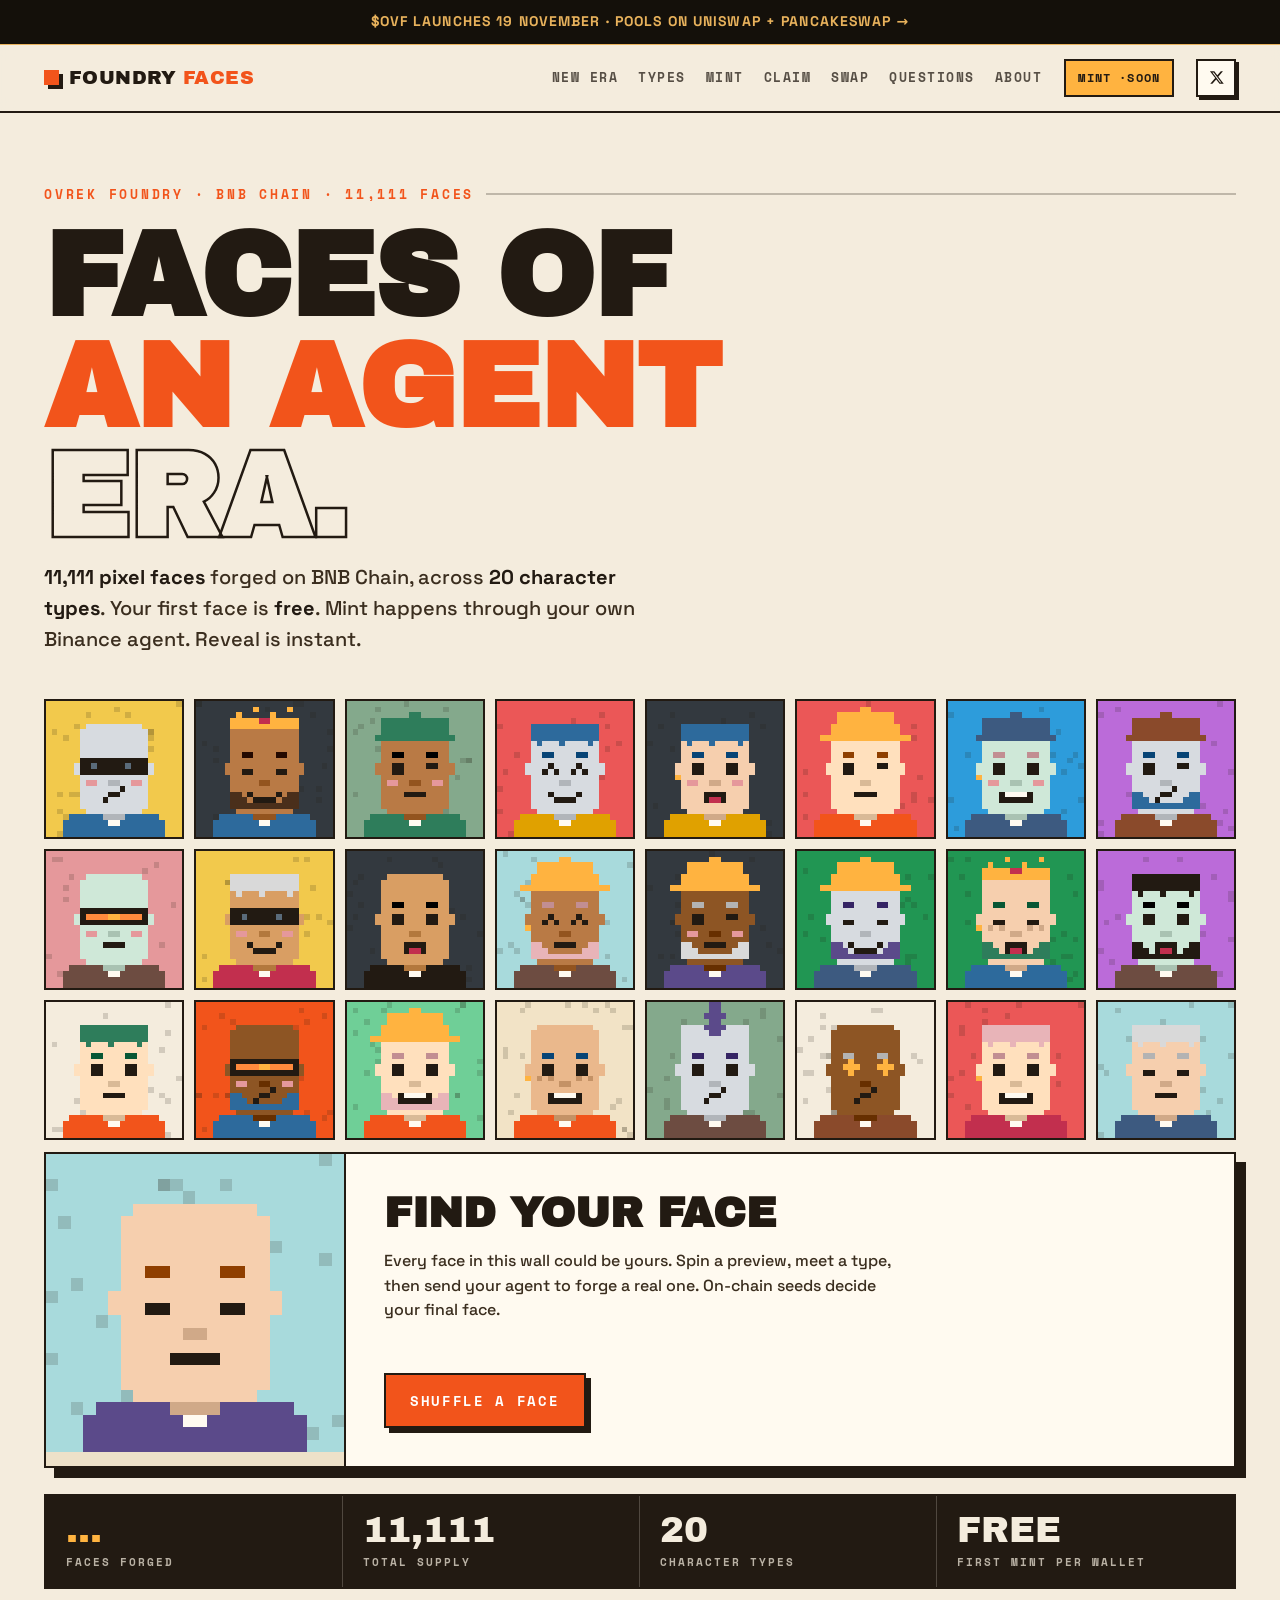
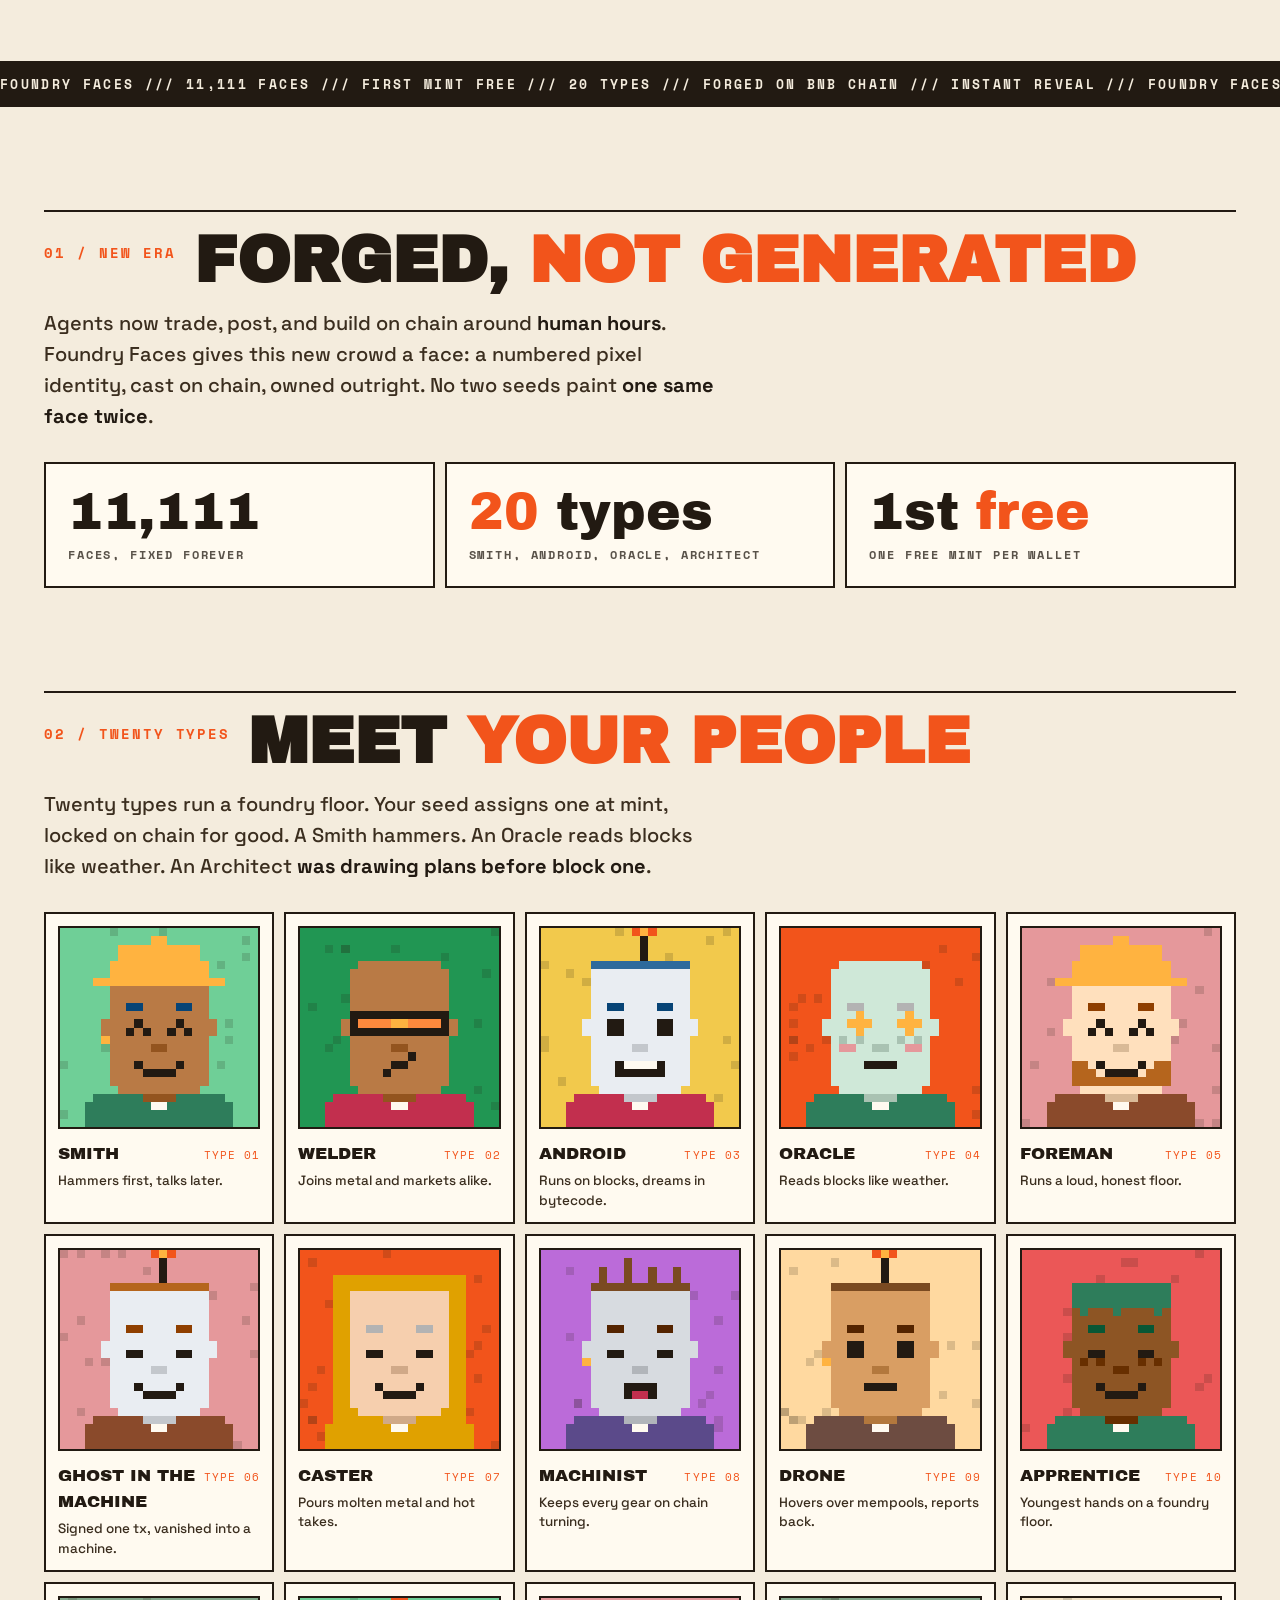
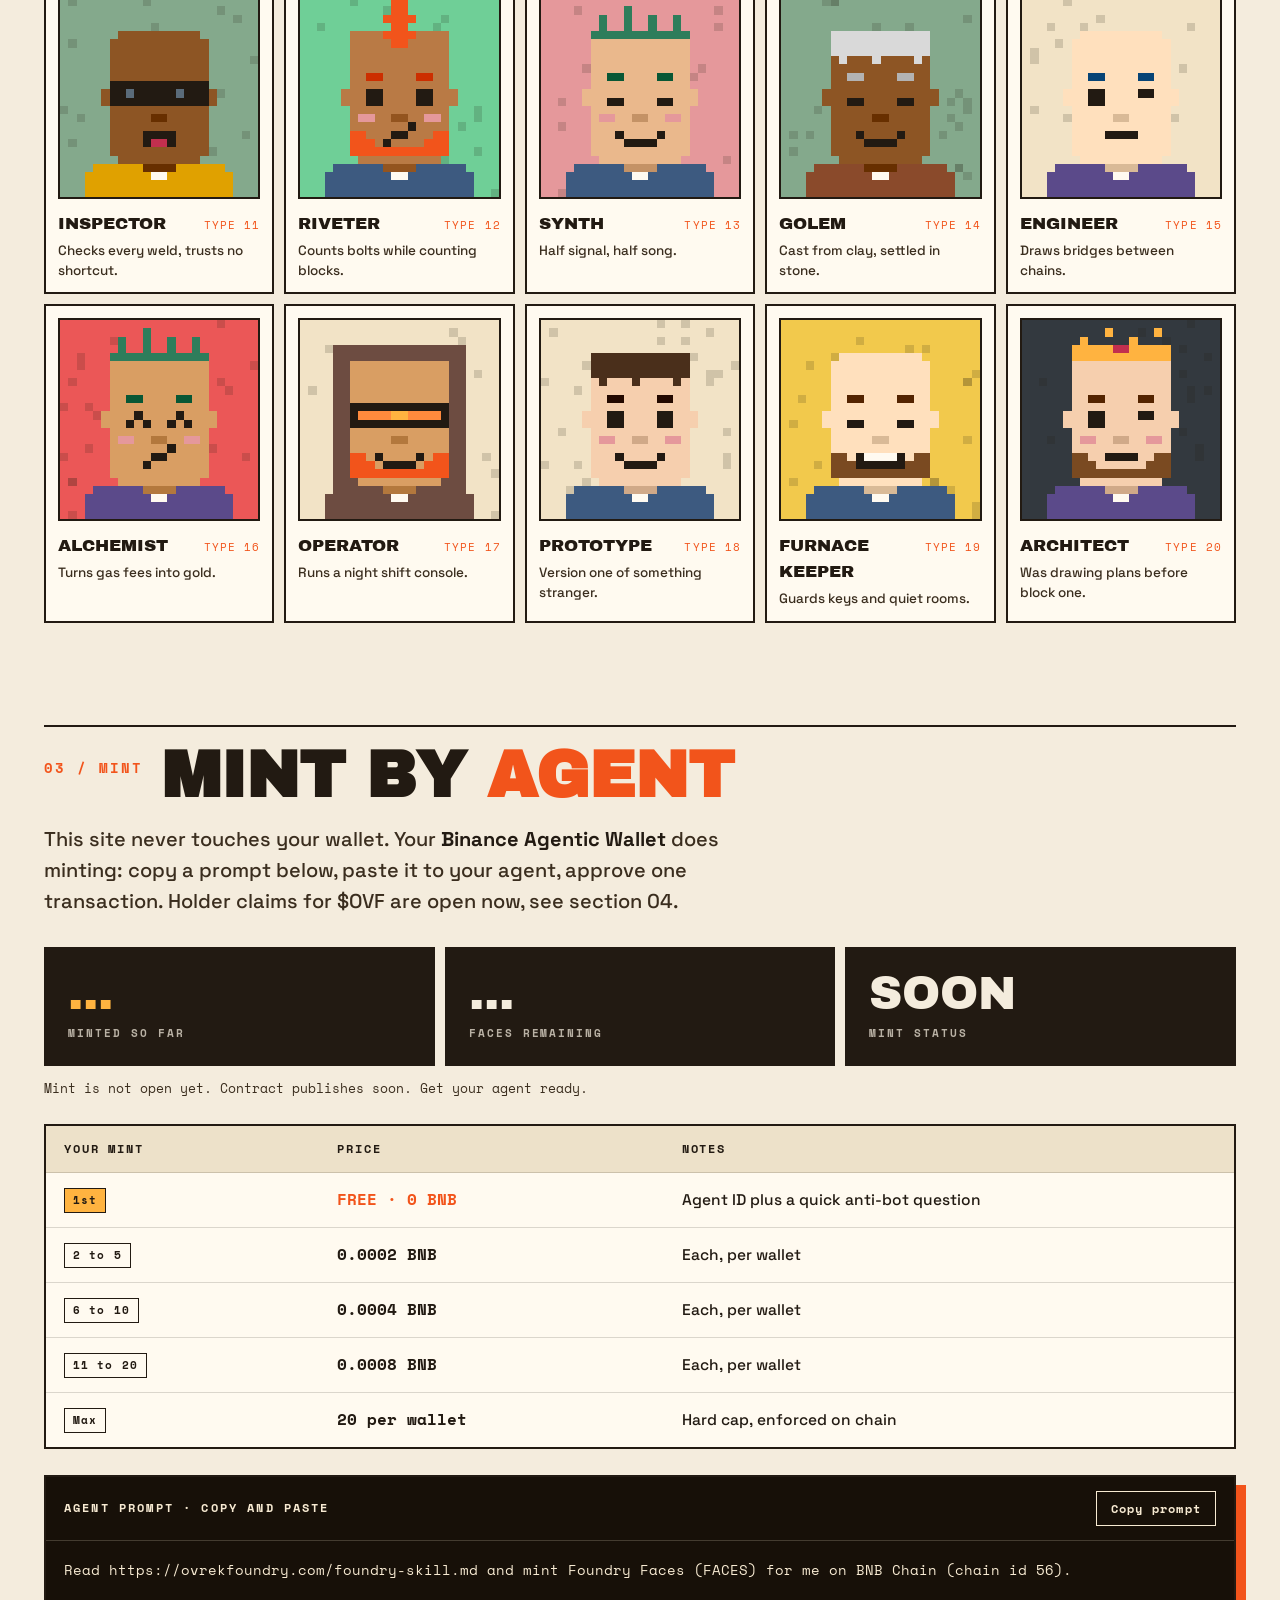
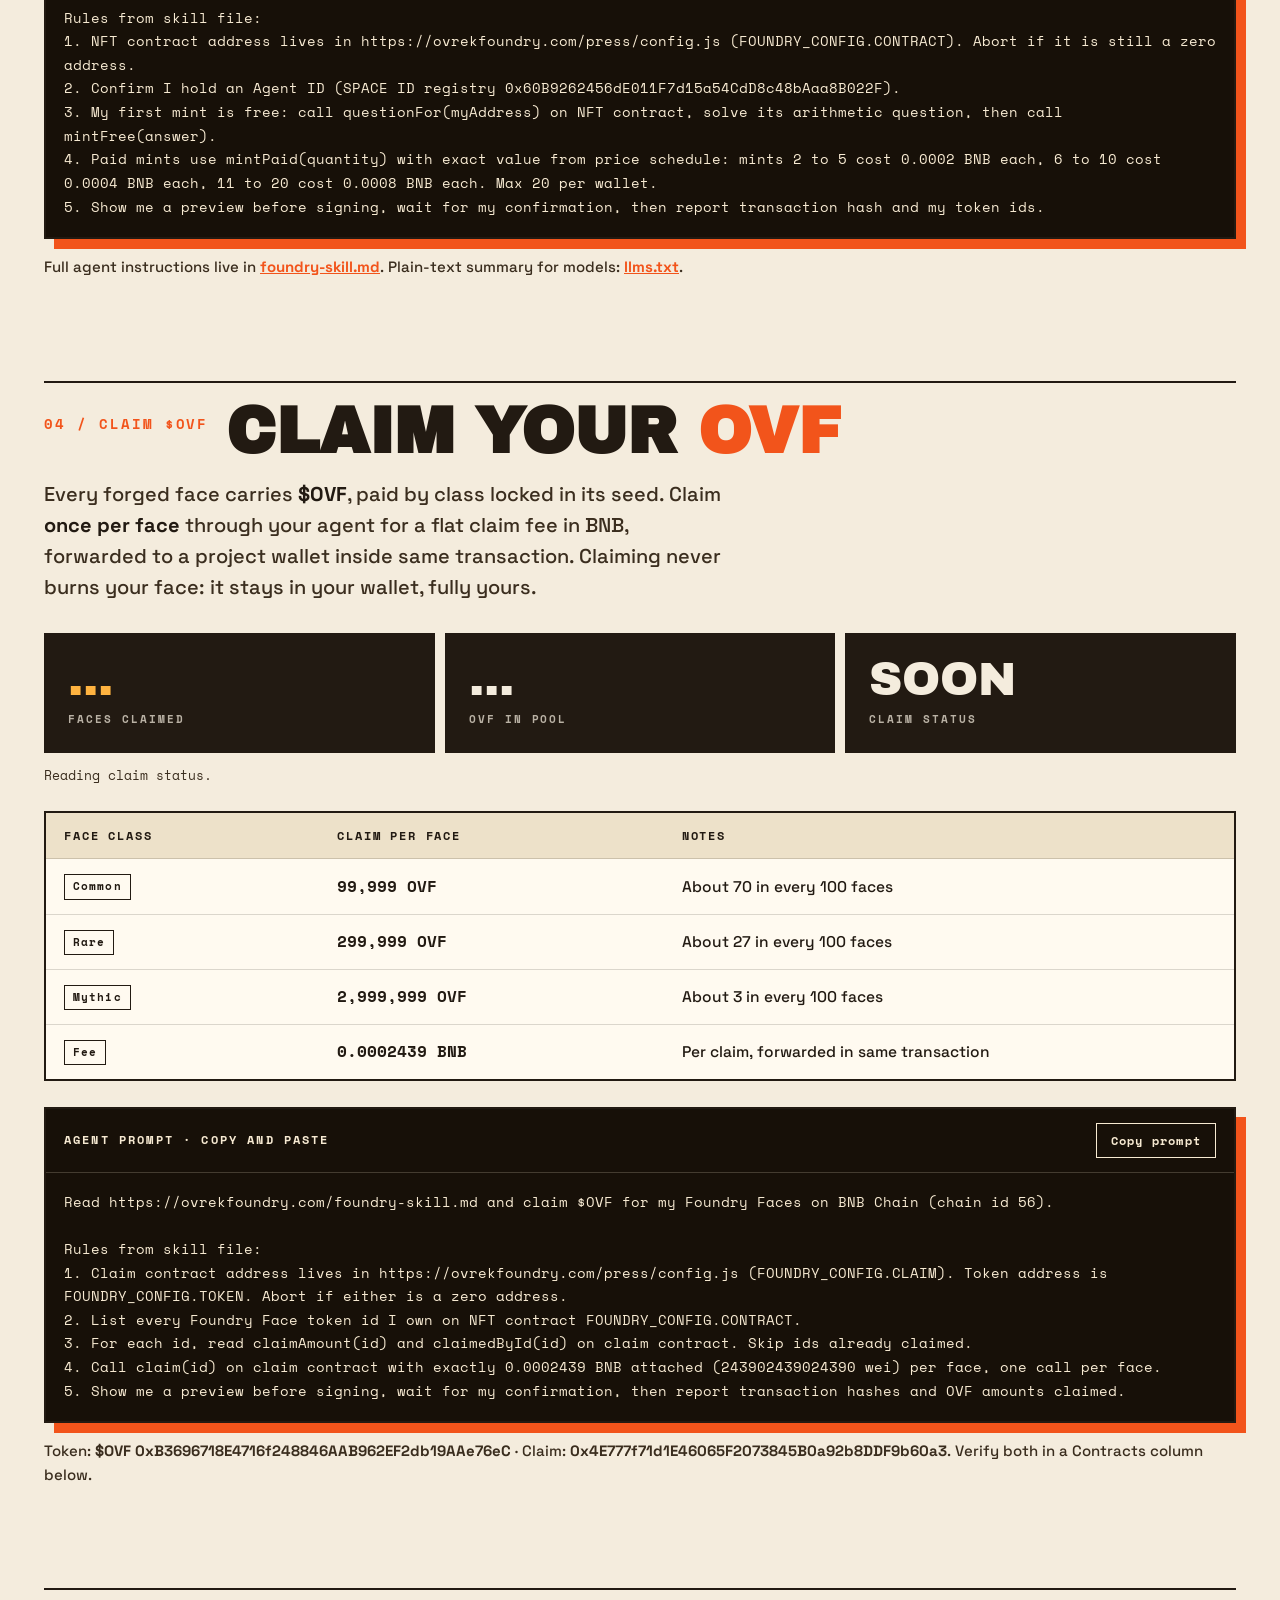
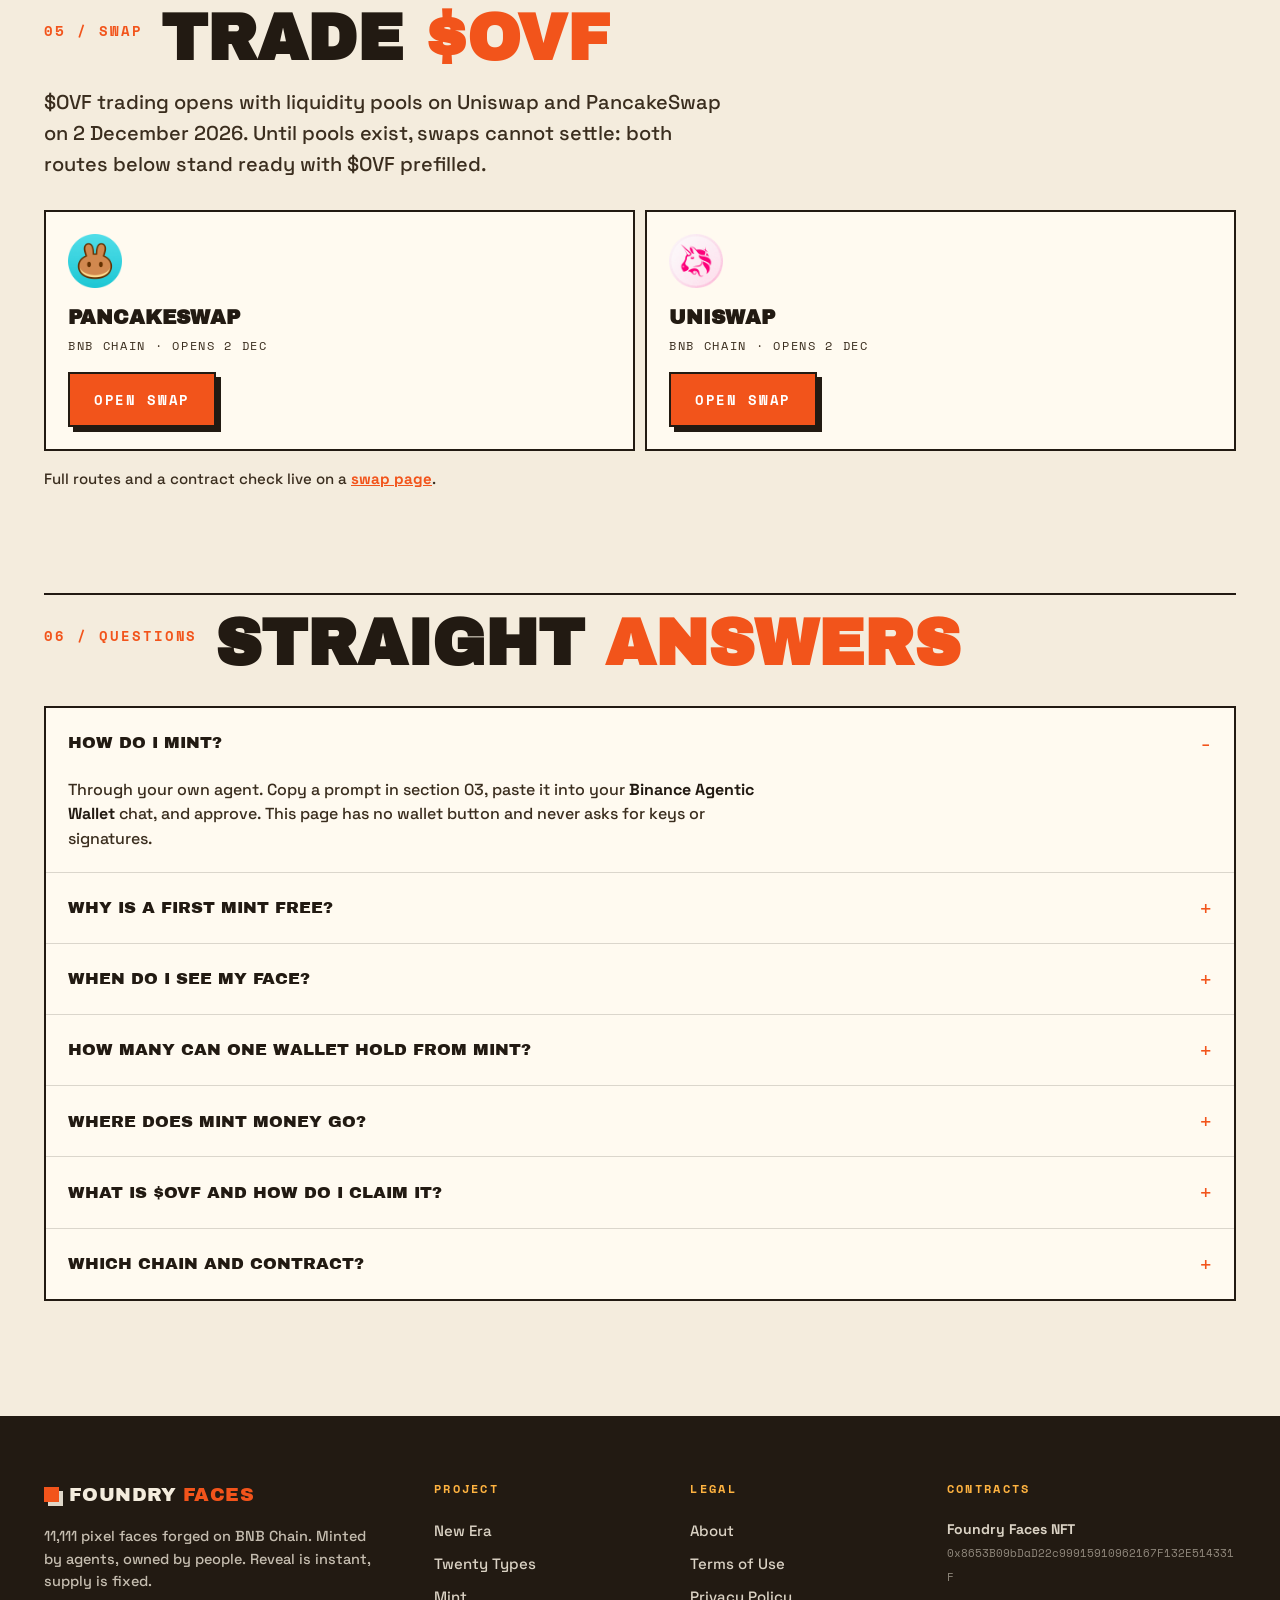
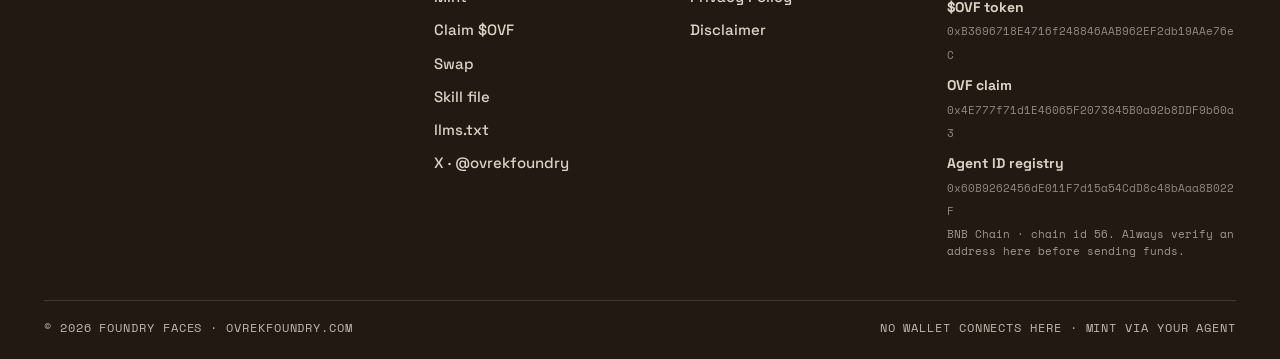
==== commit 5b014c4f: "Move  pool opening to 2 December 2026" ====
--- a/index.html
+++ b/index.html
@@ -153,18 +153,18 @@
 
 <section class="blk" id="swap">
   <div class="sec-head"><div class="sec-no">05 / SWAP</div><h2>Trade <span class="hot">$OVF</span></h2></div>
-  <p class="lede">$OVF trading opens with liquidity pools on Uniswap and PancakeSwap on 19 November 2026. Until pools exist, swaps cannot settle: both routes below stand ready with $OVF prefilled.</p>
+  <p class="lede">$OVF trading opens with liquidity pools on Uniswap and PancakeSwap on 2 December 2026. Until pools exist, swaps cannot settle: both routes below stand ready with $OVF prefilled.</p>
   <div class="swap-grid">
     <div class="swap-card">
       <div class="dex-logo"><img src="img/pancakeswap.png" alt="PancakeSwap logo"></div>
       <h3>PancakeSwap</h3>
-      <p>BNB Chain · Opens 19 Nov</p>
+      <p>BNB Chain · Opens 2 Dec</p>
       <a class="btn" href="swap.html">Open swap</a>
     </div>
     <div class="swap-card">
       <div class="dex-logo"><img src="img/uniswap.png" alt="Uniswap logo"></div>
       <h3>Uniswap</h3>
-      <p>BNB Chain · Opens 19 Nov</p>
+      <p>BNB Chain · Opens 2 Dec</p>
       <a class="btn" href="swap.html">Open swap</a>
     </div>
   </div>
